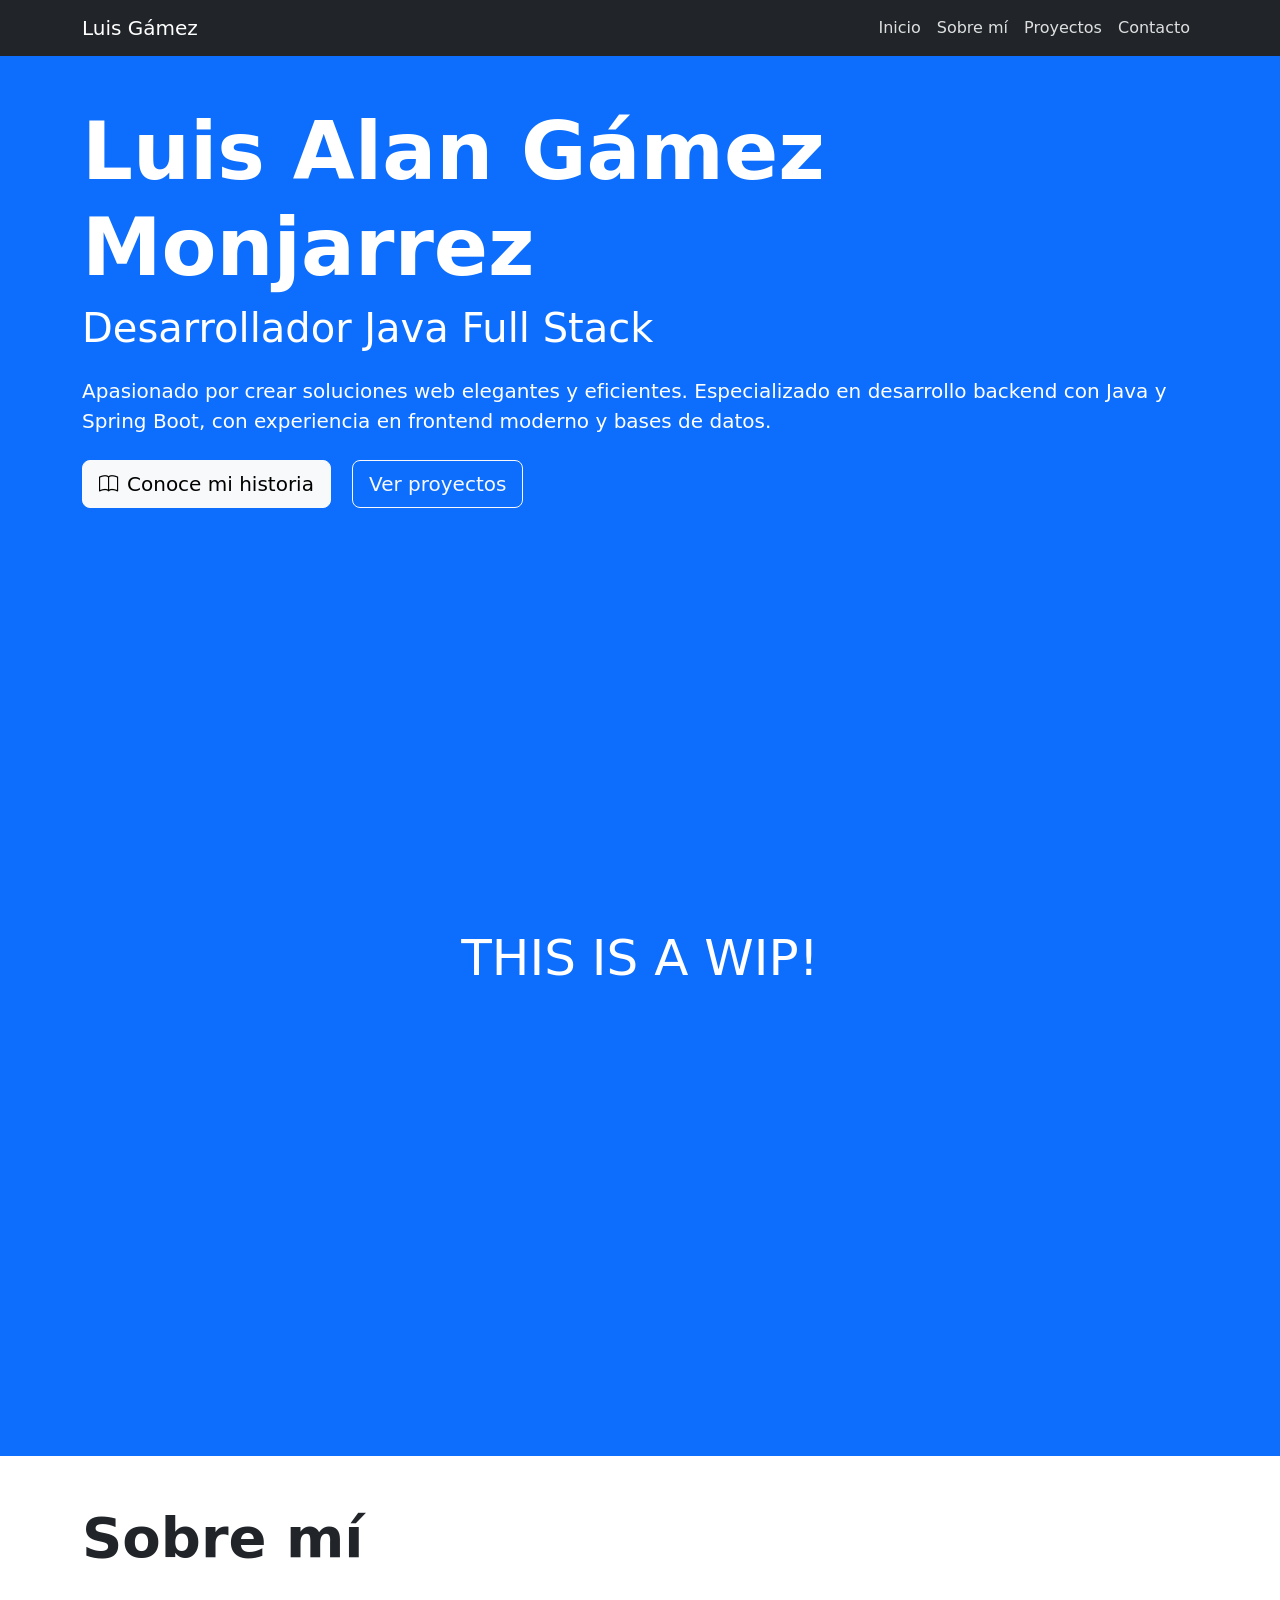
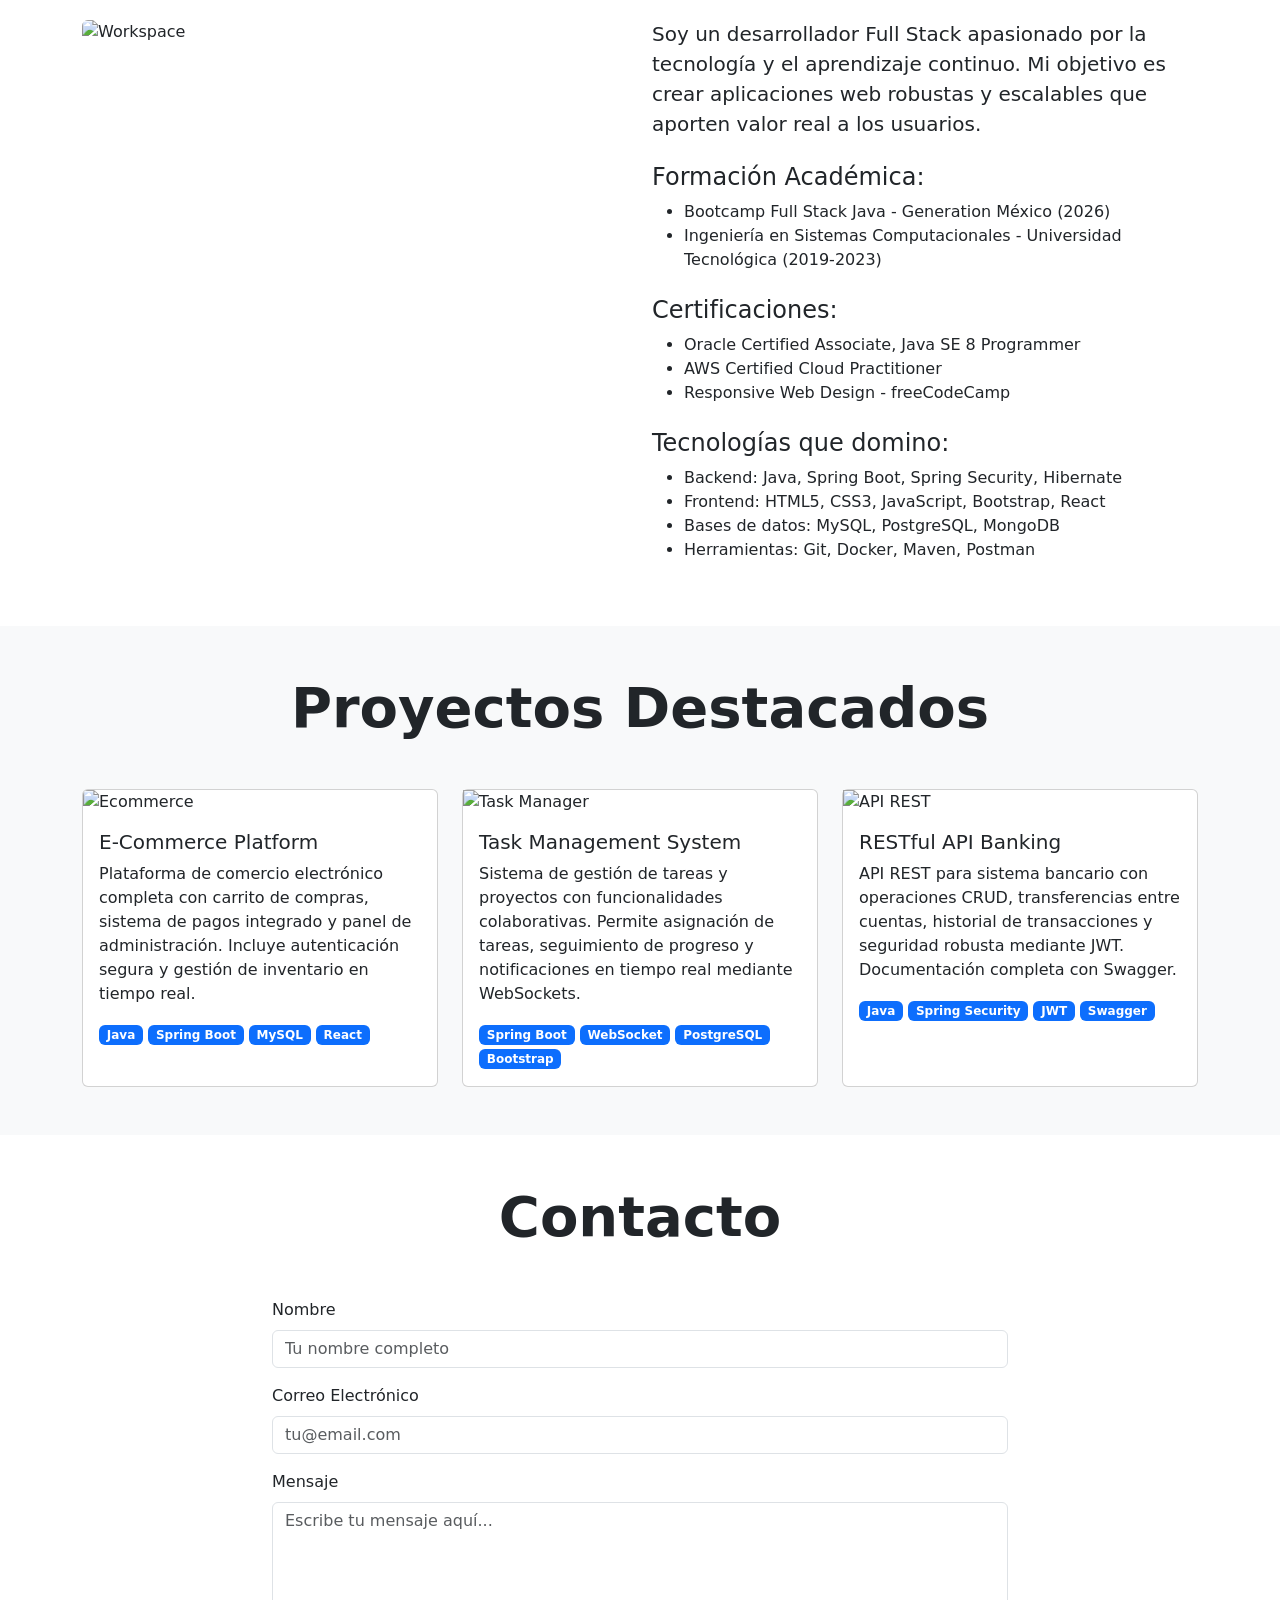
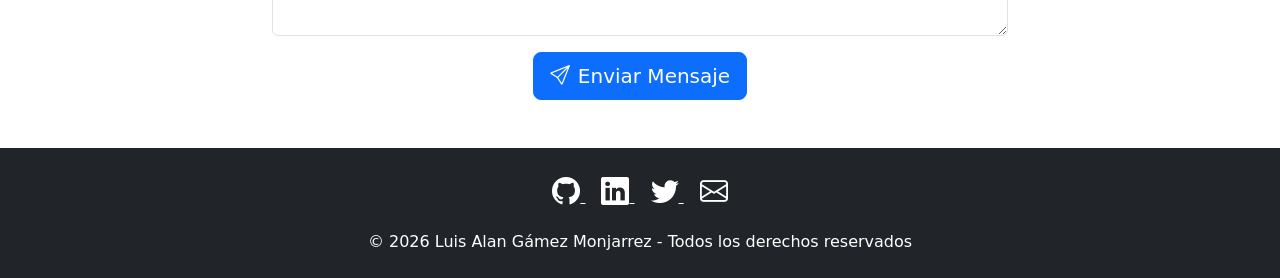
==== index.html @ e99324be "SoC" ====
<!doctype html>
<html lang="es">
  <head>
    <meta charset="UTF-8" />
    <meta name="viewport" content="width=device-width, initial-scale=1.0" />
    <title>Luis Gámez | Desarrollador Full Stack</title>
    <link
      href="https://cdn.jsdelivr.net/npm/bootstrap@5.3.2/dist/css/bootstrap.min.css"
      rel="stylesheet"
    />
    <link
      rel="stylesheet"
      href="https://cdn.jsdelivr.net/npm/bootstrap-icons@1.11.1/font/bootstrap-icons.css"
    />
    <link rel="stylesheet" href="styles.css" />
  </head>
  <body>
    <nav class="navbar navbar-expand-lg navbar-dark bg-dark fixed-top">
      <div class="container">
        <a class="navbar-brand" href="#inicio">Luis Gámez</a>
        <button
          class="navbar-toggler"
          type="button"
          data-bs-toggle="collapse"
          data-bs-target="#navbarNav"
        >
          <span class="navbar-toggler-icon"></span>
        </button>
        <div
          class="collapse navbar-collapse justify-content-end"
          id="navbarNav"
        >
          <ul class="navbar-nav">
            <li class="nav-item">
              <a class="nav-link" href="#inicio">Inicio</a>
            </li>
            <li class="nav-item">
              <a class="nav-link" href="#sobre-mi">Sobre mí</a>
            </li>
            <!--
            <li class="nav-item">
              <a class="nav-link" href="#mi-historia">Mi Historia</a>
            </li>-->
            <li class="nav-item">
              <a class="nav-link" href="#proyectos">Proyectos</a>
            </li>
            <li class="nav-item">
              <a class="nav-link" href="#contacto">Contacto</a>
            </li>
          </ul>
        </div>
      </div>
    </nav>

    <section
      id="inicio"
      class="bg-primary text-white py-5"
      style="margin-top: 56px; min-height: 100vh"
    >
      <div class="container h-100 d-flex align-items-center">
        <div class="row">
          <div class="col-12">
            <h1 class="display-1 fw-bold">Luis Alan Gámez Monjarrez</h1>
            <h2 class="display-6">Desarrollador Java Full Stack</h2>
            <p class="lead mt-4">
              Apasionado por crear soluciones web elegantes y eficientes.
              Especializado en desarrollo backend con Java y Spring Boot, con
              experiencia en frontend moderno y bases de datos.
            </p>
            <div class="mt-4">
              <a href="#sobre-mi" class="btn btn-light btn-lg me-3">
                <i class="bi bi-book me-2"></i>Conoce mi historia
              </a>
              <a href="#proyectos" class="btn btn-outline-light btn-lg">
                Ver proyectos
              </a>
              <div class="WIP_container">
                <div class="WIP">THIS IS A WIP!</div>
              </div>
            </div>
          </div>
        </div>
      </div>
    </section>

    <section id="sobre-mi" class="py-5">
      <div class="container">
        <h2 class="display-4 fw-bold mb-5">Sobre mí</h2>
        <div class="row">
          <div class="col-lg-6 mb-4">
            <img
              src="https://images.unsplash.com/photo-1498050108023-c5249f4df085?w=800&h=600&fit=crop"
              alt="Workspace"
              class="img-fluid rounded"
            />
          </div>
          <div class="col-lg-6">
            <p class="lead">
              Soy un desarrollador Full Stack apasionado por la tecnología y el
              aprendizaje continuo. Mi objetivo es crear aplicaciones web
              robustas y escalables que aporten valor real a los usuarios.
            </p>

            <h4 class="mt-4">Formación Académica:</h4>
            <ul>
              <li>Bootcamp Full Stack Java - Generation México (2026)</li>
              <li>
                Ingeniería en Sistemas Computacionales - Universidad Tecnológica
                (2019-2023)
              </li>
            </ul>

            <h4 class="mt-4">Certificaciones:</h4>
            <ul>
              <li>Oracle Certified Associate, Java SE 8 Programmer</li>
              <li>AWS Certified Cloud Practitioner</li>
              <li>Responsive Web Design - freeCodeCamp</li>
            </ul>

            <h4 class="mt-4">Tecnologías que domino:</h4>
            <ul>
              <li>Backend: Java, Spring Boot, Spring Security, Hibernate</li>
              <li>Frontend: HTML5, CSS3, JavaScript, Bootstrap, React</li>
              <li>Bases de datos: MySQL, PostgreSQL, MongoDB</li>
              <li>Herramientas: Git, Docker, Maven, Postman</li>
            </ul>
          </div>
        </div>
      </div>
    </section>

    <section id="proyectos" class="py-5 bg-light">
      <div class="container">
        <h2 class="display-4 fw-bold mb-5 text-center">Proyectos Destacados</h2>

        <div class="row g-4">
          <div class="col-lg-4 col-md-6">
            <div class="card h-100">
              <img
                src="https://images.unsplash.com/photo-1557821552-17105176677c?w=800&h=400&fit=crop"
                class="card-img-top"
                alt="Ecommerce"
              />
              <div class="card-body">
                <h5 class="card-title">E-Commerce Platform</h5>
                <p class="card-text">
                  Plataforma de comercio electrónico completa con carrito de
                  compras, sistema de pagos integrado y panel de administración.
                  Incluye autenticación segura y gestión de inventario en tiempo
                  real.
                </p>
                <div>
                  <span class="badge bg-primary">Java</span>
                  <span class="badge bg-primary">Spring Boot</span>
                  <span class="badge bg-primary">MySQL</span>
                  <span class="badge bg-primary">React</span>
                </div>
              </div>
            </div>
          </div>

          <div class="col-lg-4 col-md-6">
            <div class="card h-100">
              <img
                src="https://images.unsplash.com/photo-1454165804606-c3d57bc86b40?w=800&h=400&fit=crop"
                alt="Task Manager"
              />
              <div class="card-body">
                <h5 class="card-title">Task Management System</h5>
                <p class="card-text">
                  Sistema de gestión de tareas y proyectos con funcionalidades
                  colaborativas. Permite asignación de tareas, seguimiento de
                  progreso y notificaciones en tiempo real mediante WebSockets.
                </p>
                <div>
                  <span class="badge bg-primary">Spring Boot</span>
                  <span class="badge bg-primary">WebSocket</span>
                  <span class="badge bg-primary">PostgreSQL</span>
                  <span class="badge bg-primary">Bootstrap</span>
                </div>
              </div>
            </div>
          </div>

          <div class="col-lg-4 col-md-6">
            <div class="card h-100">
              <img
                src="https://images.unsplash.com/photo-1551288049-bebda4e38f71?w=800&h=400&fit=crop"
                alt="API REST"
              />
              <div class="card-body">
                <h5 class="card-title">RESTful API Banking</h5>
                <p class="card-text">
                  API REST para sistema bancario con operaciones CRUD,
                  transferencias entre cuentas, historial de transacciones y
                  seguridad robusta mediante JWT. Documentación completa con
                  Swagger.
                </p>
                <div>
                  <span class="badge bg-primary">Java</span>
                  <span class="badge bg-primary">Spring Security</span>
                  <span class="badge bg-primary">JWT</span>
                  <span class="badge bg-primary">Swagger</span>
                </div>
              </div>
            </div>
          </div>
        </div>
      </div>
    </section>

    <section id="contacto" class="py-5">
      <div class="container">
        <div class="row justify-content-center">
          <div class="col-lg-8">
            <h2 class="display-4 fw-bold mb-5 text-center">Contacto</h2>

            <form>
              <div class="mb-3">
                <label for="nombre" class="form-label">Nombre</label>
                <input
                  type="text"
                  class="form-control"
                  id="nombre"
                  placeholder="Tu nombre completo"
                  required
                />
              </div>

              <div class="mb-3">
                <label for="email" class="form-label">Correo Electrónico</label>
                <input
                  type="email"
                  class="form-control"
                  id="email"
                  placeholder="tu@email.com"
                  required
                />
              </div>

              <div class="mb-3">
                <label for="mensaje" class="form-label">Mensaje</label>
                <textarea
                  class="form-control"
                  id="mensaje"
                  rows="5"
                  placeholder="Escribe tu mensaje aquí..."
                  required
                ></textarea>
              </div>

              <div class="text-center">
                <button type="submit" class="btn btn-primary btn-lg">
                  <i class="bi bi-send me-2"></i>Enviar Mensaje
                </button>
              </div>
            </form>
          </div>
        </div>
      </div>
    </section>

    <footer class="bg-dark text-white text-center py-4">
      <div class="container">
        <div class="mb-3">
          <a href="https://github.com" class="text-white me-3" target="_blank">
            <i class="bi bi-github fs-3"></i>
          </a>
          <a
            href="https://linkedin.com"
            class="text-white me-3"
            target="_blank"
          >
            <i class="bi bi-linkedin fs-3"></i>
          </a>
          <a href="https://twitter.com" class="text-white me-3" target="_blank">
            <i class="bi bi-twitter fs-3"></i>
          </a>
          <a href="mailto:correo@ejemplo.com" class="text-white">
            <i class="bi bi-envelope fs-3"></i>
          </a>
        </div>
        <p class="mb-0">
          &copy; 2026 Luis Alan Gámez Monjarrez - Todos los derechos reservados
        </p>
      </div>
    </footer>

    <script src="https://cdn.jsdelivr.net/npm/bootstrap@5.3.2/dist/js/bootstrap.bundle.min.js"></script>
    <script src="./main.js"></script>
  </body>
</html>
---- styles.css ----
/* Timeline styles */
.timeline-section {
  background: linear-gradient(135deg, #1a1a2e 0%, #16213e 100%);
  color: #e8e8e8;
  font-family: "Georgia", serif;
}

.timeline-header {
  text-align: center;
  padding: 80px 20px 60px;
}

.timeline-header h2 {
  font-size: 3.5em;
  font-weight: 300;
  letter-spacing: 3px;
  margin-bottom: 10px;
  background: linear-gradient(90deg, #2e75b6, #5fa8d3);
  background-clip: text;
  -webkit-background-clip: text;
  -webkit-text-fill-color: transparent;
}

.timeline-header .subtitle {
  font-size: 1em;
  color: #9a9a9a;
  font-style: italic;
  margin-top: 10px;
}

.timeline-container {
  max-width: 1200px;
  margin: 0 auto;
  padding: 40px 20px 100px;
  position: relative;
}

.timeline-line {
  position: absolute;
  left: 50%;
  top: 0;
  bottom: 0;
  width: 3px;
  background: linear-gradient(180deg, #2e75b6, #5fa8d3, #2e75b6);
  transform: translateX(-50%);
  z-index: 0;
}

.timeline-item {
  position: relative;
  margin-bottom: 80px;
  display: flex;
  align-items: center;
  opacity: 0;
  animation: slideIn 0.6s ease-out forwards;
}

.timeline-item:nth-child(odd) {
  flex-direction: row;
}

.timeline-item:nth-child(even) {
  flex-direction: row-reverse;
}

@keyframes slideIn {
  from {
    opacity: 0;
    transform: translateY(30px);
  }
  to {
    opacity: 1;
    transform: translateY(0);
  }
}

.timeline-item:nth-child(1) {
  animation-delay: 0.1s;
}
.timeline-item:nth-child(2) {
  animation-delay: 0.2s;
}
.timeline-item:nth-child(3) {
  animation-delay: 0.3s;
}
.timeline-item:nth-child(4) {
  animation-delay: 0.4s;
}
.timeline-item:nth-child(5) {
  animation-delay: 0.5s;
}
.timeline-item:nth-child(6) {
  animation-delay: 0.6s;
}
.timeline-item:nth-child(7) {
  animation-delay: 0.7s;
}
.timeline-item:nth-child(8) {
  animation-delay: 0.8s;
}

.timeline-content {
  flex: 1;
  padding: 30px;
  background: rgba(30, 30, 50, 0.7);
  border-radius: 12px;
  backdrop-filter: blur(10px);
  border: 1px solid rgba(46, 117, 182, 0.3);
  transition: all 0.3s ease;
  cursor: pointer;
  z-index: 1;
}

.timeline-content:hover {
  background: rgba(40, 40, 60, 0.9);
  border-color: rgba(46, 117, 182, 0.6);
  transform: translateY(-5px);
  box-shadow: 0 10px 30px rgba(46, 117, 182, 0.3);
}

.timeline-item:nth-child(odd) .timeline-content {
  margin-right: 50%;
  margin-left: 20px;
}

.timeline-item:nth-child(even) .timeline-content {
  margin-left: 50%;
  margin-right: 20px;
}

.timeline-marker {
  position: absolute;
  left: 50%;
  transform: translateX(-50%);
  width: 20px;
  height: 20px;
  background: #2e75b6;
  border-radius: 50%;
  border: 4px solid #1a1a2e;
  z-index: 2;
  transition: all 0.3s ease;
}

.timeline-content:hover ~ .timeline-marker,
.timeline-item:hover .timeline-marker {
  width: 30px;
  height: 30px;
  background: #5fa8d3;
  box-shadow: 0 0 20px rgba(46, 117, 182, 0.8);
}

.year {
  font-size: 1.8em;
  font-weight: bold;
  color: #2e75b6;
  margin-bottom: 10px;
  display: inline-block;
  padding: 5px 15px;
  background: rgba(46, 117, 182, 0.2);
  border-radius: 20px;
}

.phase-title {
  font-size: 1.5em;
  font-weight: 600;
  margin-bottom: 15px;
  color: #e8e8e8;
}

.phase-subtitle {
  font-size: 1.1em;
  color: #5fa8d3;
  font-style: italic;
  margin-bottom: 20px;
}

.description {
  font-size: 1em;
  color: #c0c0c0;
  line-height: 1.8;
}

.quote {
  margin-top: 20px;
  padding: 15px;
  border-left: 4px solid #2e75b6;
  background: rgba(46, 117, 182, 0.1);
  font-style: italic;
  color: #9fa8da;
}

.tags {
  margin-top: 15px;
  display: flex;
  flex-wrap: wrap;
  gap: 8px;
}

.tag {
  display: inline-block;
  padding: 5px 12px;
  background: rgba(46, 117, 182, 0.3);
  border-radius: 15px;
  font-size: 0.85em;
  color: #b3d4fc;
}

.modal {
  display: none;
  position: fixed;
  top: 0;
  left: 0;
  width: 100%;
  height: 100%;
  background: rgba(0, 0, 0, 0.95);
  z-index: 2000;
  overflow-y: auto;
  animation: fadeInModal 0.3s ease;
}

@keyframes fadeInModal {
  from {
    opacity: 0;
  }
  to {
    opacity: 1;
  }
}

.modal-content-custom {
  max-width: 800px;
  margin: 80px auto 40px;
  padding: 40px;
  background: linear-gradient(135deg, #1e1e32 0%, #252542 100%);
  border-radius: 15px;
  position: relative;
  border: 2px solid rgba(46, 117, 182, 0.4);
  color: #e8e8e8;
}

.close {
  position: absolute;
  top: 20px;
  right: 25px;
  font-size: 35px;
  font-weight: 300;
  color: #888;
  cursor: pointer;
  transition: color 0.3s;
  z-index: 10;
}

.close:hover {
  color: #2e75b6;
}

.modal-content-custom h2 {
  color: #2e75b6;
  margin-bottom: 20px;
  font-size: 2em;
}

.modal-content-custom h3 {
  color: #5fa8d3;
  margin-top: 30px;
  margin-bottom: 15px;
  font-size: 1.5em;
}

.modal-content-custom p {
  margin-bottom: 15px;
  line-height: 1.8;
  color: #c0c0c0;
}

@media (max-width: 768px) {
  .timeline-line {
    left: 30px;
  }

  .timeline-item {
    flex-direction: row !important;
  }

  .timeline-item:nth-child(odd) .timeline-content,
  .timeline-item:nth-child(even) .timeline-content {
    margin-left: 60px;
    margin-right: 20px;
  }

  .timeline-marker {
    left: 30px;
  }

  .timeline-header h2 {
    font-size: 2.5em;
  }

  .modal-content-custom {
    margin: 20px;
    padding: 30px 20px;
  }
}

/* Smooth scrolling */
html {
  scroll-behavior: smooth;
}

/* Navbar dark link color fix */
.navbar-dark .nav-link {
  color: rgba(255, 255, 255, 0.85);
}

.navbar-dark .nav-link:hover {
  color: #fff;
}

.WIP_container {
  display: flex;
  justify-content: center;
  align-items: center;
  height: 100vh;
  font-size: 50px;
}
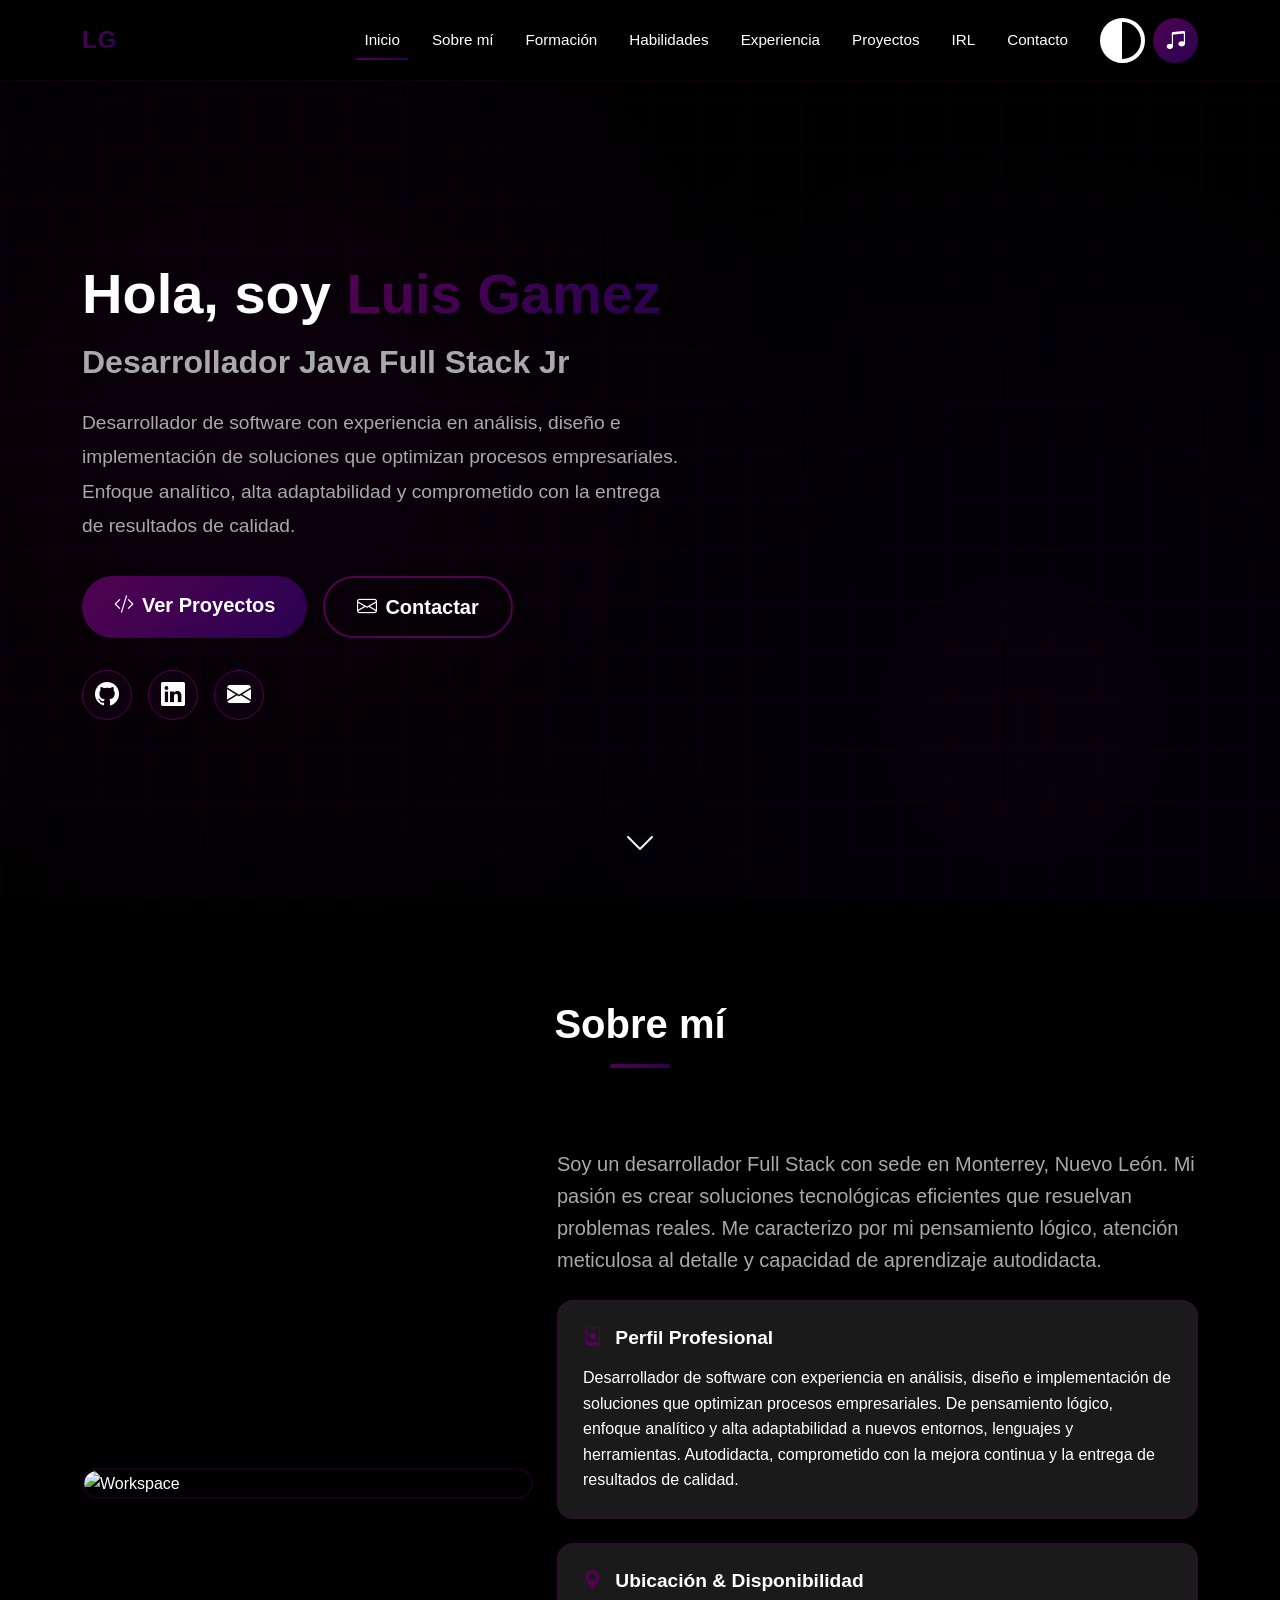
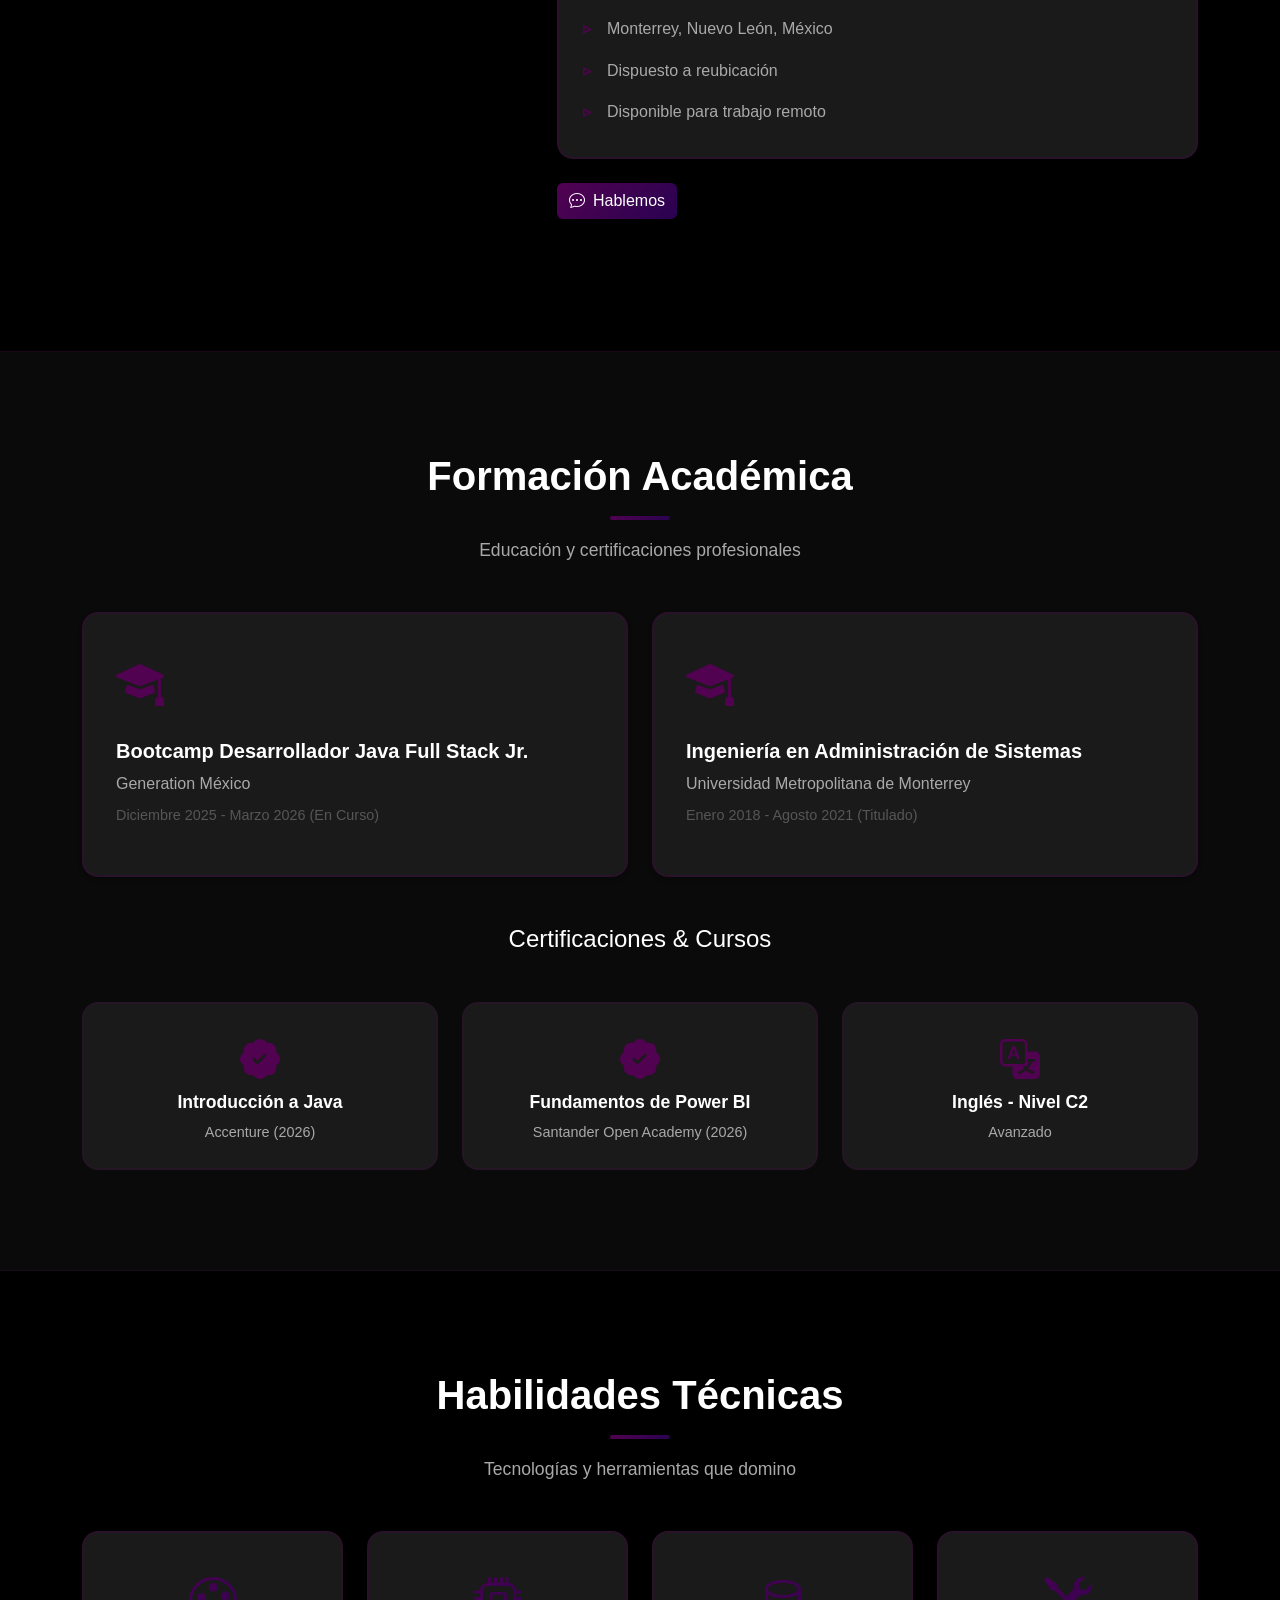
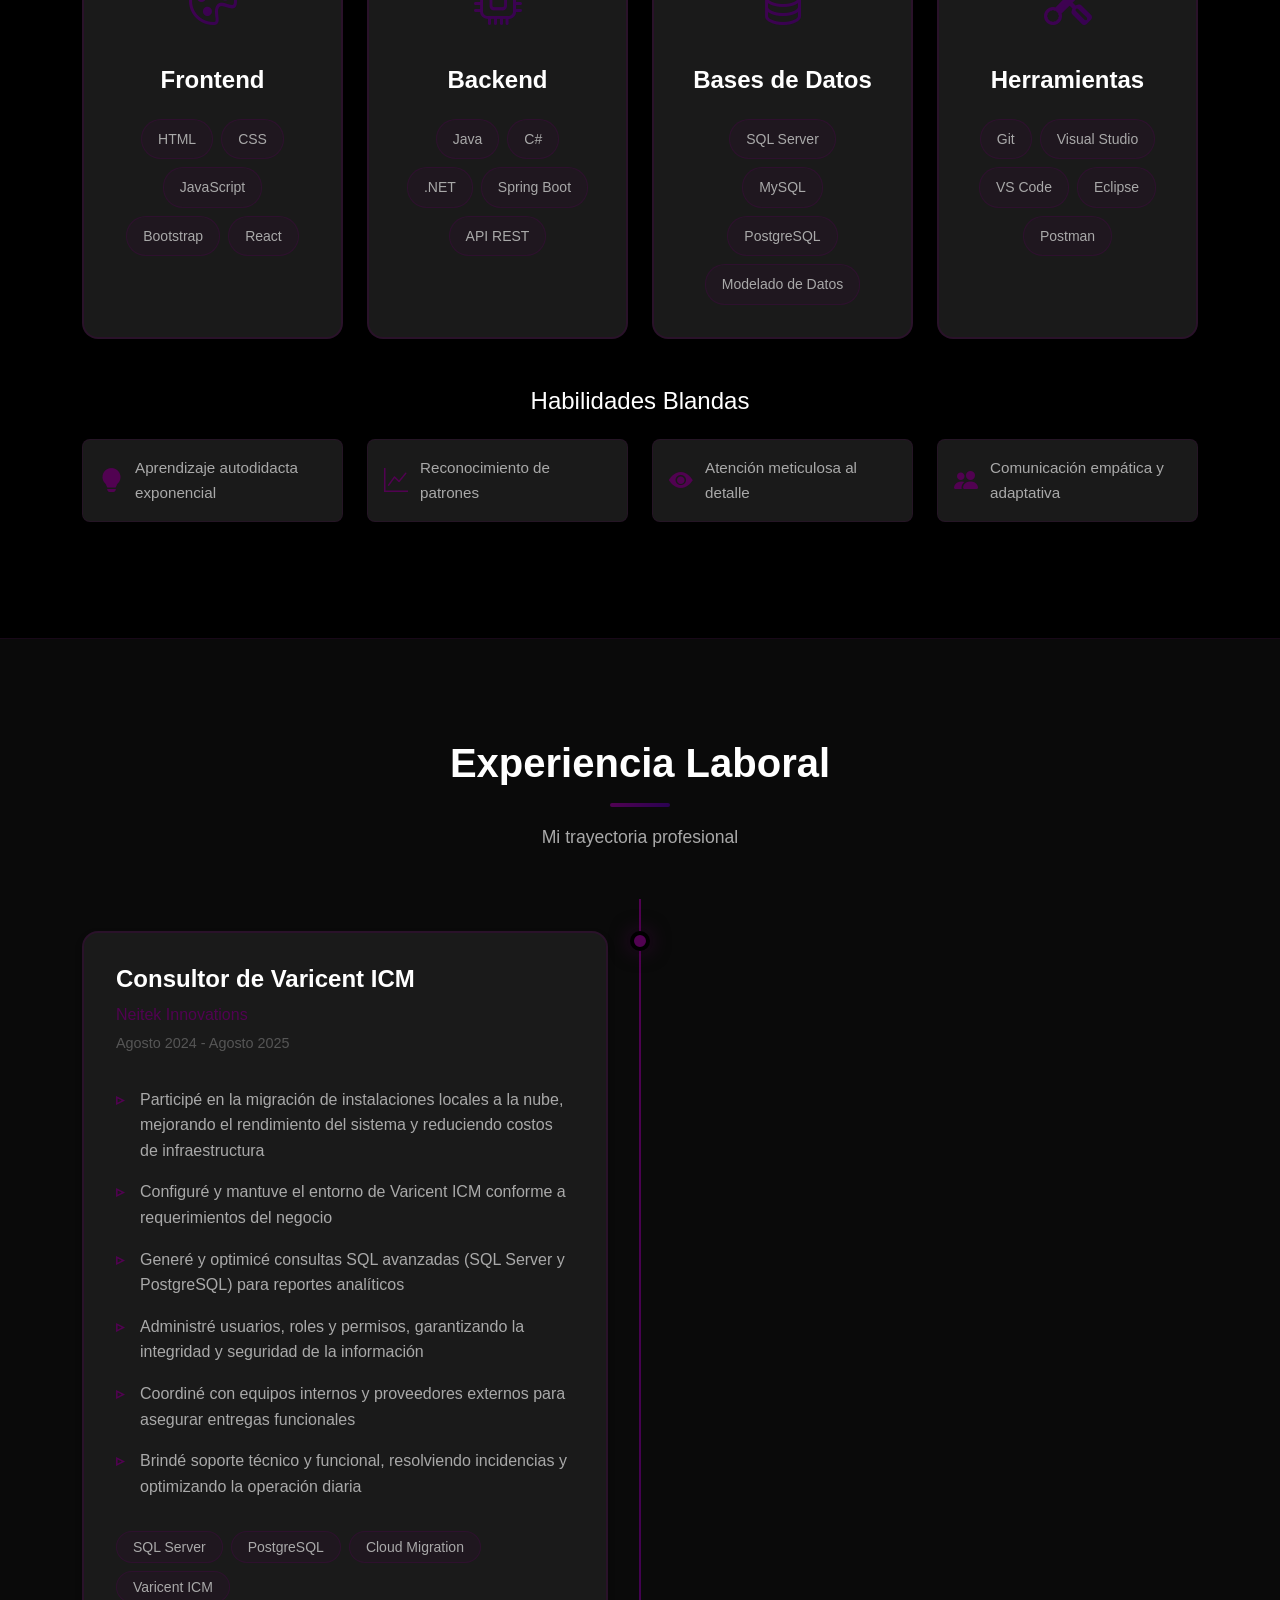
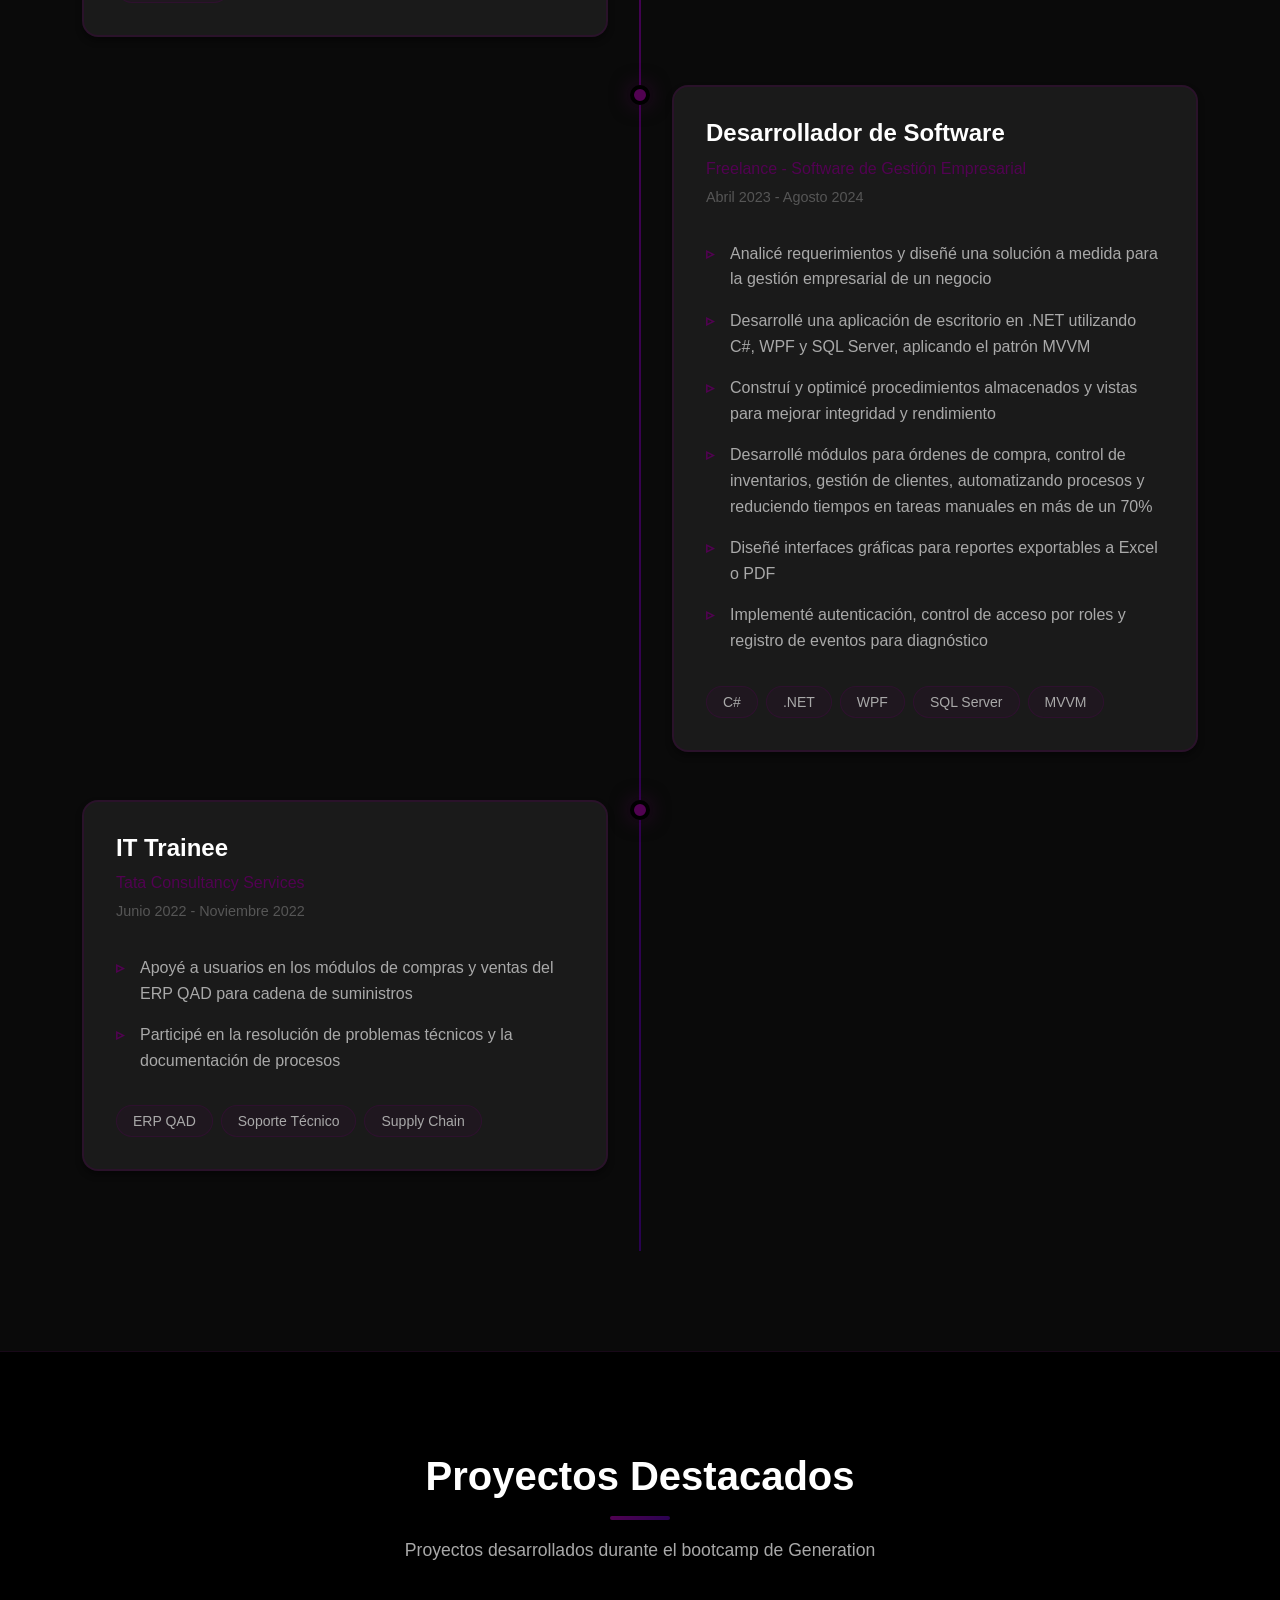
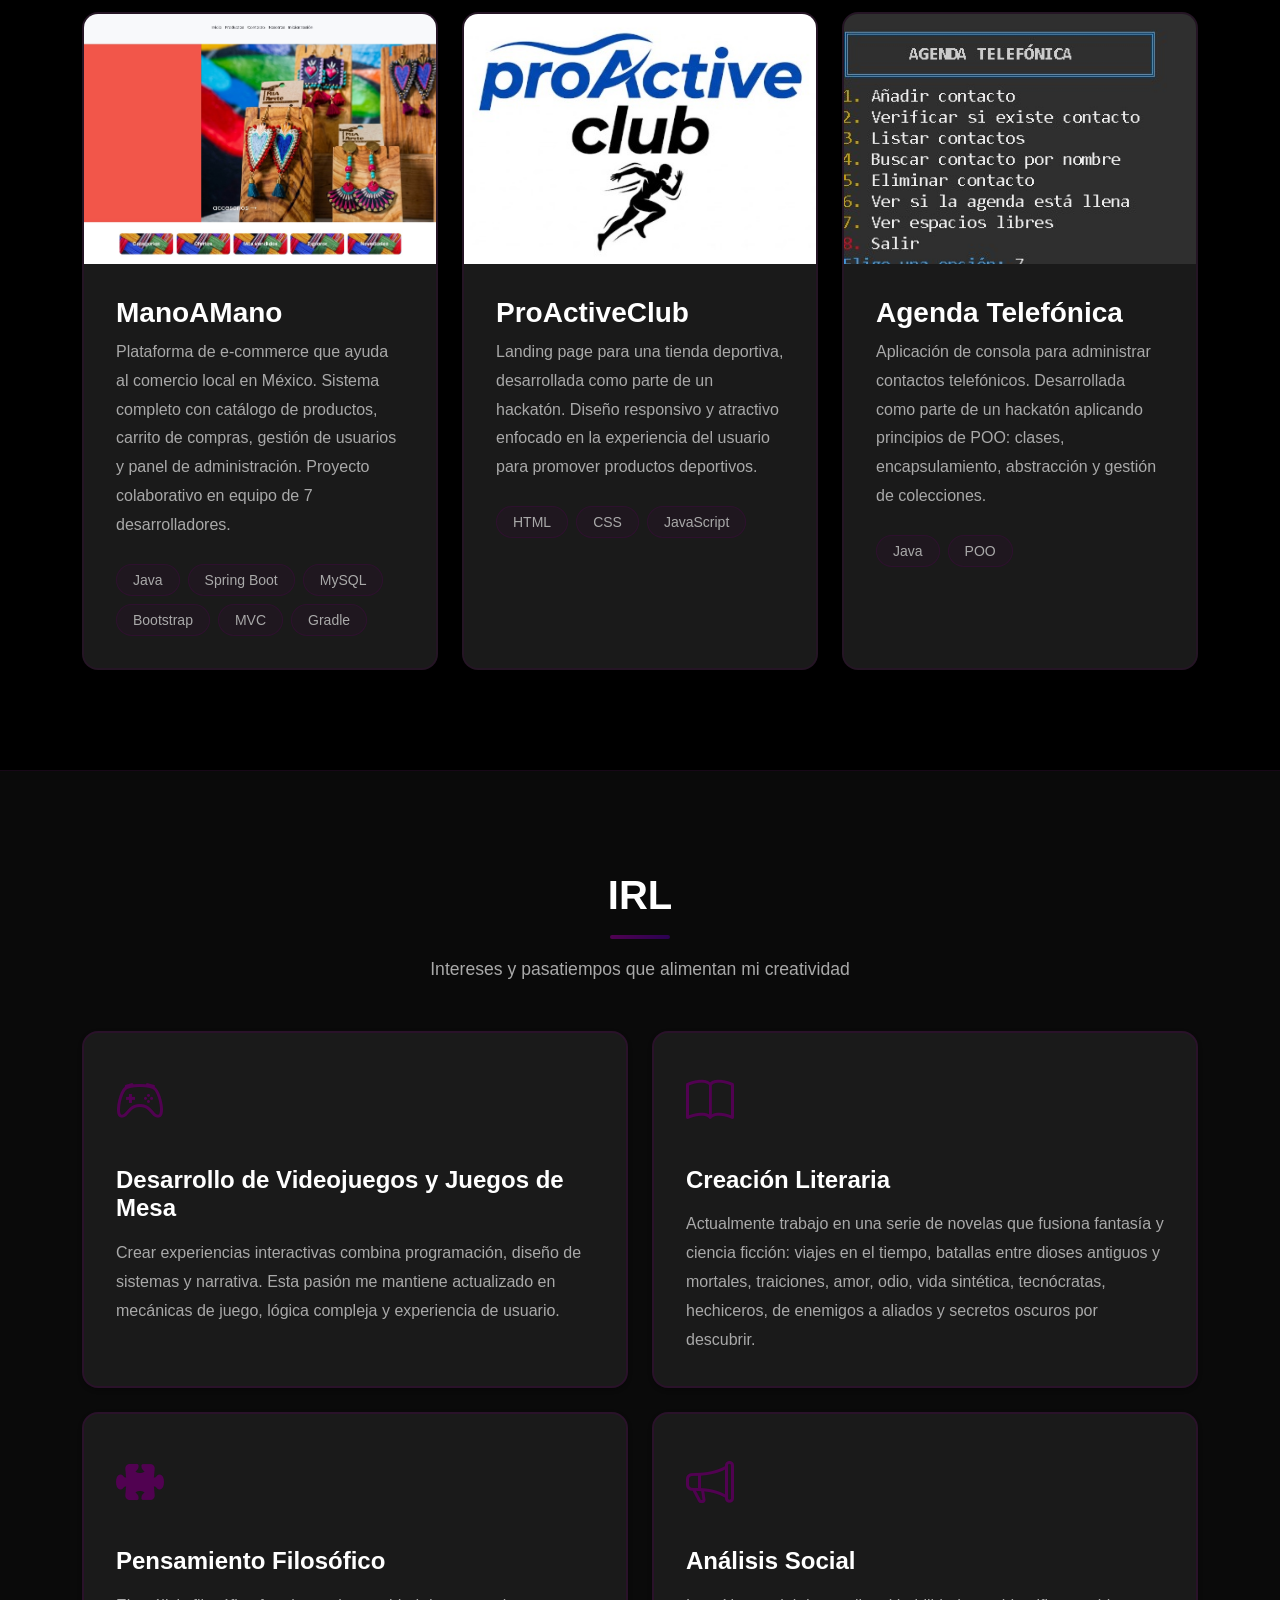
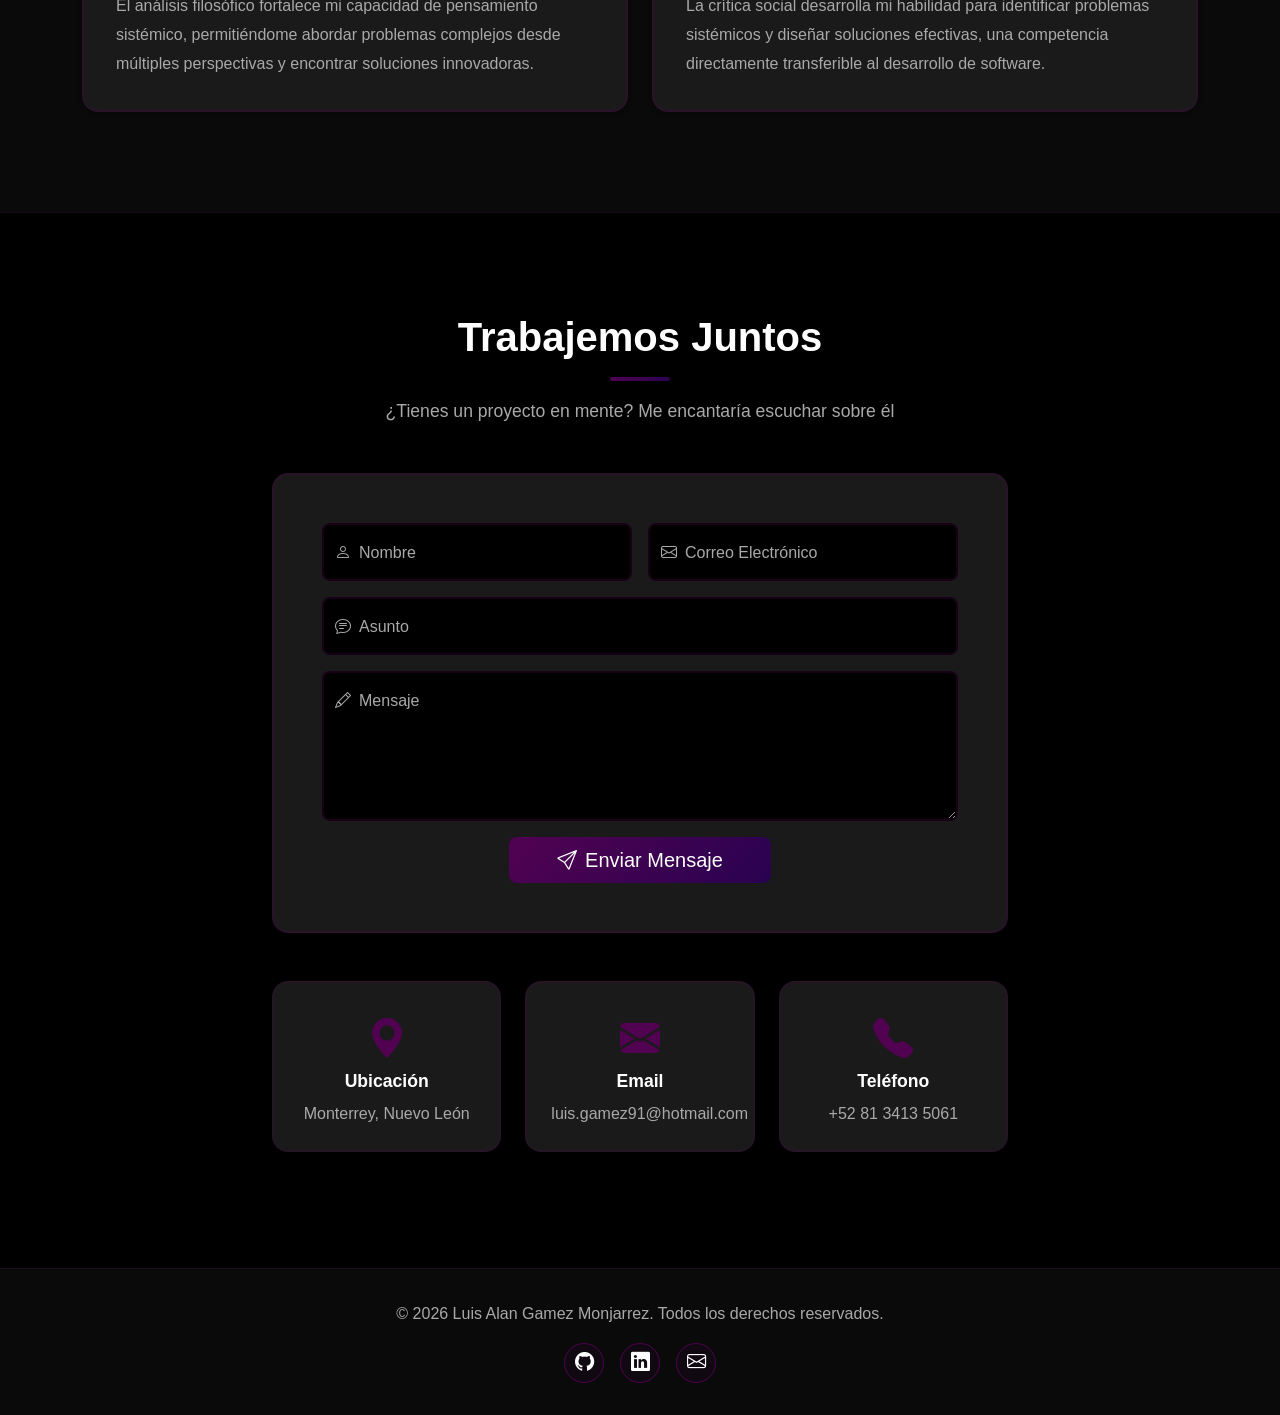
==== commit 63578523: "Absinthe" ====
--- a/index.html
+++ b/index.html
@@ -3,7 +3,22 @@
   <head>
     <meta charset="UTF-8" />
     <meta name="viewport" content="width=device-width, initial-scale=1.0" />
-    <title>Luis Gámez | Desarrollador Full Stack</title>
+    <title>Luis Gamez | Desarrollador Full Stack</title>
+
+    <!-- SEO Meta Tags -->
+    <meta
+      name="description"
+      content="Luis Alan Gamez Monjarrez - Desarrollador Java Full Stack Jr con experiencia en análisis, diseño e implementación de soluciones empresariales."
+    />
+    <meta
+      name="keywords"
+      content="desarrollador java, full stack, C#, SQL, .NET, programador monterrey"
+    />
+
+    <!-- Preconnect to external resources for faster loading -->
+    <link rel="preconnect" href="https://cdn.jsdelivr.net" />
+    <link rel="preconnect" href="https://images.unsplash.com" />
+
     <link
       href="https://cdn.jsdelivr.net/npm/bootstrap@5.3.2/dist/css/bootstrap.min.css"
       rel="stylesheet"
@@ -15,9 +30,12 @@
     <link rel="stylesheet" href="styles.css" />
   </head>
   <body>
-    <nav class="navbar navbar-expand-lg navbar-dark bg-dark fixed-top">
+    <!-- Navigation -->
+    <nav class="navbar navbar-expand-lg navbar-dark fixed-top">
       <div class="container">
-        <a class="navbar-brand" href="#inicio">Luis Gámez</a>
+        <a class="navbar-brand fw-bold" href="#inicio">
+          <span class="text-gradient">LG</span>
+        </a>
         <button
           class="navbar-toggler"
           type="button"
@@ -37,256 +55,942 @@
             <li class="nav-item">
               <a class="nav-link" href="#sobre-mi">Sobre mí</a>
             </li>
-            <!--
             <li class="nav-item">
-              <a class="nav-link" href="#mi-historia">Mi Historia</a>
-            </li>-->
+              <a class="nav-link" href="#formacion">Formación</a>
+            </li>
+            <li class="nav-item">
+              <a class="nav-link" href="#habilidades">Habilidades</a>
+            </li>
+            <li class="nav-item">
+              <a class="nav-link" href="#experiencia">Experiencia</a>
+            </li>
             <li class="nav-item">
               <a class="nav-link" href="#proyectos">Proyectos</a>
             </li>
             <li class="nav-item">
+              <a class="nav-link" href="#irl">IRL</a>
+            </li>
+            <li class="nav-item">
               <a class="nav-link" href="#contacto">Contacto</a>
             </li>
+            <li class="nav-item">
+              <button
+                id="themeToggle"
+                class="theme-toggle"
+                aria-label="Cambiar tema"
+              >
+                <span class="toggle-circle"></span>
+              </button>
+            </li>
+            <li class="nav-item">
+              <button
+                class="music-toggle"
+                id="playerToggle"
+                aria-label="Toggle music player"
+              >
+                <i class="bi bi-music-note-beamed"></i>
+              </button>
+            </li>
           </ul>
         </div>
       </div>
     </nav>
 
-    <section
-      id="inicio"
-      class="bg-primary text-white py-5"
-      style="margin-top: 56px; min-height: 100vh"
-    >
-      <div class="container h-100 d-flex align-items-center">
-        <div class="row">
+    <!-- Hero Section -->
+    <section id="inicio" class="hero-section">
+      <div class="hero-background"></div>
+      <div class="container h-100">
+        <div class="row h-100 align-items-center">
+          <div class="col-lg-8">
+            <div class="hero-content">
+              <h1 class="hero-title fade-in-up">
+                Hola, soy <span class="text-gradient">Luis Gamez</span>
+              </h1>
+              <h2 class="hero-subtitle fade-in-up delay-1">
+                Desarrollador Java Full Stack Jr
+              </h2>
+              <p class="hero-description fade-in-up delay-2">
+                Desarrollador de software con experiencia en análisis, diseño e
+                implementación de soluciones que optimizan procesos
+                empresariales. Enfoque analítico, alta adaptabilidad y
+                comprometido con la entrega de resultados de calidad.
+              </p>
+              <div class="hero-buttons fade-in-up delay-3">
+                <a href="#proyectos" class="btn btn-primary btn-lg">
+                  <i class="bi bi-code-slash me-2"></i>Ver Proyectos
+                </a>
+                <a href="#contacto" class="btn btn-outline-light btn-lg">
+                  <i class="bi bi-envelope me-2"></i>Contactar
+                </a>
+              </div>
+              <div class="social-links fade-in-up delay-4">
+                <a
+                  href="https://github.com/LuisGamez91"
+                  target="_blank"
+                  class="social-link"
+                  rel="noopener"
+                >
+                  <i class="bi bi-github"></i>
+                </a>
+                <a
+                  href="https://www.linkedin.com/in/luisgamez91/"
+                  target="_blank"
+                  class="social-link"
+                  rel="noopener"
+                >
+                  <i class="bi bi-linkedin"></i>
+                </a>
+                <a href="mailto:luis.gamez91@hotmail.com" class="social-link">
+                  <i class="bi bi-envelope-fill"></i>
+                </a>
+              </div>
+            </div>
+          </div>
+        </div>
+      </div>
+      <div class="scroll-indicator">
+        <a href="#sobre-mi">
+          <i class="bi bi-chevron-down"></i>
+        </a>
+      </div>
+    </section>
+
+    <!-- About Section -->
+    <section id="sobre-mi" class="section-padding">
+      <div class="container">
+        <div class="section-header text-center mb-5">
+          <h2 class="section-title">Sobre mí</h2>
+          <div class="section-divider"></div>
+        </div>
+        <div class="row align-items-center">
+          <div class="col-lg-5 mb-4 mb-lg-0">
+            <div class="about-image-wrapper">
+              <img
+                data-src="https://images.unsplash.com/photo-1498050108023-c5249f4df085?w=800&h=600&fit=crop"
+                alt="Workspace"
+                class="img-fluid rounded-4 shadow-lg lazy-load"
+                loading="lazy"
+              />
+              <div class="about-image-overlay"></div>
+            </div>
+          </div>
+          <div class="col-lg-7">
+            <div class="about-content">
+              <p class="lead mb-4">
+                Soy un desarrollador Full Stack con sede en Monterrey, Nuevo
+                León. Mi pasión es crear soluciones tecnológicas eficientes que
+                resuelvan problemas reales. Me caracterizo por mi pensamiento
+                lógico, atención meticulosa al detalle y capacidad de
+                aprendizaje autodidacta.
+              </p>
+
+              <div class="info-card mb-4">
+                <h4 class="info-title">
+                  <i class="bi bi-person-badge me-2"></i>
+                  Perfil Profesional
+                </h4>
+                <p class="mb-0">
+                  Desarrollador de software con experiencia en análisis, diseño
+                  e implementación de soluciones que optimizan procesos
+                  empresariales. De pensamiento lógico, enfoque analítico y alta
+                  adaptabilidad a nuevos entornos, lenguajes y herramientas.
+                  Autodidacta, comprometido con la mejora continua y la entrega
+                  de resultados de calidad.
+                </p>
+              </div>
+
+              <div class="info-card mb-4">
+                <h4 class="info-title">
+                  <i class="bi bi-geo-alt-fill me-2"></i>
+                  Ubicación & Disponibilidad
+                </h4>
+                <ul class="info-list">
+                  <li>Monterrey, Nuevo León, México</li>
+                  <li>Dispuesto a reubicación</li>
+                  <li>Disponible para trabajo remoto</li>
+                </ul>
+              </div>
+
+              <a href="#contacto" class="btn btn-primary">
+                <i class="bi bi-chat-dots me-2"></i>Hablemos
+              </a>
+            </div>
+          </div>
+        </div>
+      </div>
+    </section>
+
+    <!-- Education Section -->
+    <section id="formacion" class="section-padding section-alt">
+      <div class="container">
+        <div class="section-header text-center mb-5">
+          <h2 class="section-title">Formación Académica</h2>
+          <div class="section-divider"></div>
+          <p class="section-subtitle">
+            Educación y certificaciones profesionales
+          </p>
+        </div>
+
+        <div class="row g-4">
+          <div class="col-lg-6">
+            <div class="education-card">
+              <div class="education-icon">
+                <i class="bi bi-mortarboard-fill"></i>
+              </div>
+              <h4 class="education-title">
+                Bootcamp Desarrollador Java Full Stack Jr.
+              </h4>
+              <p class="education-institution">Generation México</p>
+              <p class="education-date">
+                Diciembre 2025 - Marzo 2026 (En Curso)
+              </p>
+            </div>
+          </div>
+
+          <div class="col-lg-6">
+            <div class="education-card">
+              <div class="education-icon">
+                <i class="bi bi-mortarboard-fill"></i>
+              </div>
+              <h4 class="education-title">
+                Ingeniería en Administración de Sistemas
+              </h4>
+              <p class="education-institution">
+                Universidad Metropolitana de Monterrey
+              </p>
+              <p class="education-date">Enero 2018 - Agosto 2021 (Titulado)</p>
+            </div>
+          </div>
+        </div>
+
+        <div class="row g-4 mt-4">
           <div class="col-12">
-            <h1 class="display-1 fw-bold">Luis Alan Gámez Monjarrez</h1>
-            <h2 class="display-6">Desarrollador Java Full Stack</h2>
-            <p class="lead mt-4">
-              Apasionado por crear soluciones web elegantes y eficientes.
-              Especializado en desarrollo backend con Java y Spring Boot, con
-              experiencia en frontend moderno y bases de datos.
-            </p>
-            <div class="mt-4">
-              <a href="#sobre-mi" class="btn btn-light btn-lg me-3">
-                <i class="bi bi-book me-2"></i>Conoce mi historia
-              </a>
-              <a href="#proyectos" class="btn btn-outline-light btn-lg">
-                Ver proyectos
-              </a>
-              <div class="WIP_container">
-                <div class="WIP">THIS IS A WIP!</div>
-              </div>
+            <h4 class="text-center mb-4">Certificaciones & Cursos</h4>
+          </div>
+          <div class="col-md-4">
+            <div class="certification-card">
+              <i class="bi bi-patch-check-fill"></i>
+              <h5>Introducción a Java</h5>
+              <p>Accenture (2026)</p>
+            </div>
+          </div>
+          <div class="col-md-4">
+            <div class="certification-card">
+              <i class="bi bi-patch-check-fill"></i>
+              <h5>Fundamentos de Power BI</h5>
+              <p>Santander Open Academy (2026)</p>
+            </div>
+          </div>
+          <div class="col-md-4">
+            <div class="certification-card">
+              <i class="bi bi-translate"></i>
+              <h5>Inglés - Nivel C2</h5>
+              <p>Avanzado</p>
             </div>
           </div>
         </div>
       </div>
     </section>
 
-    <section id="sobre-mi" class="py-5">
+    <!-- Skills Section -->
+    <section id="habilidades" class="section-padding">
       <div class="container">
-        <h2 class="display-4 fw-bold mb-5">Sobre mí</h2>
-        <div class="row">
-          <div class="col-lg-6 mb-4">
-            <img
-              src="https://images.unsplash.com/photo-1498050108023-c5249f4df085?w=800&h=600&fit=crop"
-              alt="Workspace"
-              class="img-fluid rounded"
-            />
-          </div>
+        <div class="section-header text-center mb-5">
+          <h2 class="section-title">Habilidades Técnicas</h2>
+          <div class="section-divider"></div>
+          <p class="section-subtitle">Tecnologías y herramientas que domino</p>
+        </div>
+
+        <div class="row g-4">
+          <!-- Frontend -->
+          <div class="col-lg-3 col-md-6">
+            <div class="skill-category">
+              <div class="skill-icon">
+                <i class="bi bi-palette"></i>
+              </div>
+              <h4>Frontend</h4>
+              <div class="skill-tags">
+                <span class="skill-tag">HTML</span>
+                <span class="skill-tag">CSS</span>
+                <span class="skill-tag">JavaScript</span>
+                <span class="skill-tag">Bootstrap</span>
+                <span class="skill-tag">React</span>
+              </div>
+            </div>
+          </div>
+
+          <!-- Backend -->
+          <div class="col-lg-3 col-md-6">
+            <div class="skill-category">
+              <div class="skill-icon">
+                <i class="bi bi-cpu"></i>
+              </div>
+              <h4>Backend</h4>
+              <div class="skill-tags">
+                <span class="skill-tag">Java</span>
+                <span class="skill-tag">C#</span>
+                <span class="skill-tag">.NET</span>
+                <span class="skill-tag">Spring Boot</span>
+                <span class="skill-tag">API REST</span>
+              </div>
+            </div>
+          </div>
+
+          <!-- Database -->
+          <div class="col-lg-3 col-md-6">
+            <div class="skill-category">
+              <div class="skill-icon">
+                <i class="bi bi-database"></i>
+              </div>
+              <h4>Bases de Datos</h4>
+              <div class="skill-tags">
+                <span class="skill-tag">SQL Server</span>
+                <span class="skill-tag">MySQL</span>
+                <span class="skill-tag">PostgreSQL</span>
+                <span class="skill-tag">Modelado de Datos</span>
+              </div>
+            </div>
+          </div>
+
+          <!-- Tools -->
+          <div class="col-lg-3 col-md-6">
+            <div class="skill-category">
+              <div class="skill-icon">
+                <i class="bi bi-tools"></i>
+              </div>
+              <h4>Herramientas</h4>
+              <div class="skill-tags">
+                <span class="skill-tag">Git</span>
+                <span class="skill-tag">Visual Studio</span>
+                <span class="skill-tag">VS Code</span>
+                <span class="skill-tag">Eclipse</span>
+                <span class="skill-tag">Postman</span>
+              </div>
+            </div>
+          </div>
+        </div>
+
+        <!-- Soft Skills -->
+        <div class="row mt-5">
+          <div class="col-12">
+            <h4 class="text-center mb-4">Habilidades Blandas</h4>
+          </div>
+          <div class="col-lg-3 col-md-6 mb-3">
+            <div class="soft-skill">
+              <i class="bi bi-lightbulb-fill"></i>
+              <span>Aprendizaje autodidacta exponencial</span>
+            </div>
+          </div>
+          <div class="col-lg-3 col-md-6 mb-3">
+            <div class="soft-skill">
+              <i class="bi bi-graph-up"></i>
+              <span>Reconocimiento de patrones</span>
+            </div>
+          </div>
+          <div class="col-lg-3 col-md-6 mb-3">
+            <div class="soft-skill">
+              <i class="bi bi-eye-fill"></i>
+              <span>Atención meticulosa al detalle</span>
+            </div>
+          </div>
+          <div class="col-lg-3 col-md-6 mb-3">
+            <div class="soft-skill">
+              <i class="bi bi-people-fill"></i>
+              <span>Comunicación empática y adaptativa</span>
+            </div>
+          </div>
+        </div>
+      </div>
+    </section>
+
+    <!-- Experience Section -->
+    <section id="experiencia" class="section-padding section-alt">
+      <div class="container">
+        <div class="section-header text-center mb-5">
+          <h2 class="section-title">Experiencia Laboral</h2>
+          <div class="section-divider"></div>
+          <p class="section-subtitle">Mi trayectoria profesional</p>
+        </div>
+
+        <div class="timeline">
+          <!-- Neitek Innovations -->
+          <div class="timeline-item">
+            <div class="timeline-marker"></div>
+            <div class="timeline-content">
+              <div class="timeline-header">
+                <h4 class="timeline-title">Consultor de Varicent ICM</h4>
+                <span class="timeline-company">Neitek Innovations</span>
+                <span class="timeline-date">Agosto 2024 - Agosto 2025</span>
+              </div>
+              <ul class="timeline-duties">
+                <li>
+                  Participé en la migración de instalaciones locales a la nube,
+                  mejorando el rendimiento del sistema y reduciendo costos de
+                  infraestructura
+                </li>
+                <li>
+                  Configuré y mantuve el entorno de Varicent ICM conforme a
+                  requerimientos del negocio
+                </li>
+                <li>
+                  Generé y optimicé consultas SQL avanzadas (SQL Server y
+                  PostgreSQL) para reportes analíticos
+                </li>
+                <li>
+                  Administré usuarios, roles y permisos, garantizando la
+                  integridad y seguridad de la información
+                </li>
+                <li>
+                  Coordiné con equipos internos y proveedores externos para
+                  asegurar entregas funcionales
+                </li>
+                <li>
+                  Brindé soporte técnico y funcional, resolviendo incidencias y
+                  optimizando la operación diaria
+                </li>
+              </ul>
+              <div class="timeline-tags">
+                <span class="badge">SQL Server</span>
+                <span class="badge">PostgreSQL</span>
+                <span class="badge">Cloud Migration</span>
+                <span class="badge">Varicent ICM</span>
+              </div>
+            </div>
+          </div>
+
+          <!-- Freelance Project -->
+          <div class="timeline-item">
+            <div class="timeline-marker"></div>
+            <div class="timeline-content">
+              <div class="timeline-header">
+                <h4 class="timeline-title">Desarrollador de Software</h4>
+                <span class="timeline-company"
+                  >Freelance - Software de Gestión Empresarial</span
+                >
+                <span class="timeline-date">Abril 2023 - Agosto 2024</span>
+              </div>
+              <ul class="timeline-duties">
+                <li>
+                  Analicé requerimientos y diseñé una solución a medida para la
+                  gestión empresarial de un negocio
+                </li>
+                <li>
+                  Desarrollé una aplicación de escritorio en .NET utilizando C#,
+                  WPF y SQL Server, aplicando el patrón MVVM
+                </li>
+                <li>
+                  Construí y optimicé procedimientos almacenados y vistas para
+                  mejorar integridad y rendimiento
+                </li>
+                <li>
+                  Desarrollé módulos para órdenes de compra, control de
+                  inventarios, gestión de clientes, automatizando procesos y
+                  reduciendo tiempos en tareas manuales en más de un 70%
+                </li>
+                <li>
+                  Diseñé interfaces gráficas para reportes exportables a Excel o
+                  PDF
+                </li>
+                <li>
+                  Implementé autenticación, control de acceso por roles y
+                  registro de eventos para diagnóstico
+                </li>
+              </ul>
+              <div class="timeline-tags">
+                <span class="badge">C#</span>
+                <span class="badge">.NET</span>
+                <span class="badge">WPF</span>
+                <span class="badge">SQL Server</span>
+                <span class="badge">MVVM</span>
+              </div>
+            </div>
+          </div>
+
+          <!-- TCS -->
+          <div class="timeline-item">
+            <div class="timeline-marker"></div>
+            <div class="timeline-content">
+              <div class="timeline-header">
+                <h4 class="timeline-title">IT Trainee</h4>
+                <span class="timeline-company">Tata Consultancy Services</span>
+                <span class="timeline-date">Junio 2022 - Noviembre 2022</span>
+              </div>
+              <ul class="timeline-duties">
+                <li>
+                  Apoyé a usuarios en los módulos de compras y ventas del ERP
+                  QAD para cadena de suministros
+                </li>
+                <li>
+                  Participé en la resolución de problemas técnicos y la
+                  documentación de procesos
+                </li>
+              </ul>
+              <div class="timeline-tags">
+                <span class="badge">ERP QAD</span>
+                <span class="badge">Soporte Técnico</span>
+                <span class="badge">Supply Chain</span>
+              </div>
+            </div>
+          </div>
+        </div>
+      </div>
+    </section>
+
+    <!-- Projects Section -->
+    <section id="proyectos" class="section-padding">
+      <div class="container">
+        <div class="section-header text-center mb-5">
+          <h2 class="section-title">Proyectos Destacados</h2>
+          <div class="section-divider"></div>
+          <p class="section-subtitle">
+            Proyectos desarrollados durante el bootcamp de Generation
+          </p>
+        </div>
+
+        <div class="row g-4">
+          <!-- Project 1: ManoAMano -->
+          <div class="col-lg-4 col-md-6">
+            <div class="project-card">
+              <div class="project-image">
+                <img
+                  data-src="./assets/ManoAMano.jpg"
+                  alt="ManoAMano E-commerce"
+                  class="lazy-load"
+                  loading="lazy"
+                />
+                <div class="project-overlay">
+                  <a
+                    href="https://github.com/Mauedy164/Mano_A_Mano_frontend"
+                    target="_blank"
+                    class="project-link"
+                    rel="noopener"
+                  >
+                    <i class="bi bi-github"></i>
+                  </a>
+                </div>
+              </div>
+              <div class="project-content">
+                <h5 class="project-title">ManoAMano</h5>
+                <p class="project-description">
+                  Plataforma de e-commerce que ayuda al comercio local en
+                  México. Sistema completo con catálogo de productos, carrito de
+                  compras, gestión de usuarios y panel de administración.
+                  Proyecto colaborativo en equipo de 7 desarrolladores.
+                </p>
+                <div class="project-tags">
+                  <span class="badge">Java</span>
+                  <span class="badge">Spring Boot</span>
+                  <span class="badge">MySQL</span>
+                  <span class="badge">Bootstrap</span>
+                  <span class="badge">MVC</span>
+                  <span class="badge">Gradle</span>
+                </div>
+              </div>
+            </div>
+          </div>
+
+          <!-- Project 2: ProActiveClub -->
+          <div class="col-lg-4 col-md-6">
+            <div class="project-card">
+              <div class="project-image">
+                <img
+                  data-src="./assets/proActive.jpeg"
+                  alt="ProActiveClub Landing Page"
+                  class="lazy-load"
+                  loading="lazy"
+                />
+                <div class="project-overlay">
+                  <a
+                    href="https://github.com/GabrielaEsparza/1er-Hackathon-tienda-deportiva"
+                    target="_blank"
+                    class="project-link"
+                    rel="noopener"
+                  >
+                    <i class="bi bi-github"></i>
+                  </a>
+                </div>
+              </div>
+              <div class="project-content">
+                <h5 class="project-title">ProActiveClub</h5>
+                <p class="project-description">
+                  Landing page para una tienda deportiva, desarrollada como
+                  parte de un hackatón. Diseño responsivo y atractivo enfocado
+                  en la experiencia del usuario para promover productos
+                  deportivos.
+                </p>
+                <div class="project-tags">
+                  <span class="badge">HTML</span>
+                  <span class="badge">CSS</span>
+                  <span class="badge">JavaScript</span>
+                </div>
+              </div>
+            </div>
+          </div>
+
+          <!-- Project 3: Agenda Telefónica -->
+          <div class="col-lg-4 col-md-6">
+            <div class="project-card">
+              <div class="project-image">
+                <img
+                  data-src="./assets/Agenda.jpg"
+                  alt="Agenda Telefónica"
+                  class="lazy-load"
+                  loading="lazy"
+                />
+                <div class="project-overlay">
+                  <a
+                    href="https://github.com/GabrielaEsparza/Hackathon2"
+                    target="_blank"
+                    class="project-link"
+                    rel="noopener"
+                  >
+                    <i class="bi bi-github"></i>
+                  </a>
+                </div>
+              </div>
+              <div class="project-content">
+                <h5 class="project-title">Agenda Telefónica</h5>
+                <p class="project-description">
+                  Aplicación de consola para administrar contactos telefónicos.
+                  Desarrollada como parte de un hackatón aplicando principios de
+                  POO: clases, encapsulamiento, abstracción y gestión de
+                  colecciones.
+                </p>
+                <div class="project-tags">
+                  <span class="badge">Java</span>
+                  <span class="badge">POO</span>
+                </div>
+              </div>
+            </div>
+          </div>
+        </div>
+      </div>
+    </section>
+
+    <!-- IRL Section -->
+    <section id="irl" class="section-padding section-alt">
+      <div class="container">
+        <div class="section-header text-center mb-5">
+          <h2 class="section-title">IRL</h2>
+          <div class="section-divider"></div>
+          <p class="section-subtitle">
+            Intereses y pasatiempos que alimentan mi creatividad
+          </p>
+        </div>
+
+        <div class="row g-4">
           <div class="col-lg-6">
-            <p class="lead">
-              Soy un desarrollador Full Stack apasionado por la tecnología y el
-              aprendizaje continuo. Mi objetivo es crear aplicaciones web
-              robustas y escalables que aporten valor real a los usuarios.
-            </p>
-
-            <h4 class="mt-4">Formación Académica:</h4>
-            <ul>
-              <li>Bootcamp Full Stack Java - Generation México (2026)</li>
-              <li>
-                Ingeniería en Sistemas Computacionales - Universidad Tecnológica
-                (2019-2023)
-              </li>
-            </ul>
-
-            <h4 class="mt-4">Certificaciones:</h4>
-            <ul>
-              <li>Oracle Certified Associate, Java SE 8 Programmer</li>
-              <li>AWS Certified Cloud Practitioner</li>
-              <li>Responsive Web Design - freeCodeCamp</li>
-            </ul>
-
-            <h4 class="mt-4">Tecnologías que domino:</h4>
-            <ul>
-              <li>Backend: Java, Spring Boot, Spring Security, Hibernate</li>
-              <li>Frontend: HTML5, CSS3, JavaScript, Bootstrap, React</li>
-              <li>Bases de datos: MySQL, PostgreSQL, MongoDB</li>
-              <li>Herramientas: Git, Docker, Maven, Postman</li>
-            </ul>
+            <div class="irl-card">
+              <div class="irl-icon">
+                <i class="bi bi-controller"></i>
+              </div>
+              <h4>Desarrollo de Videojuegos y Juegos de Mesa</h4>
+              <p>
+                Crear experiencias interactivas combina programación, diseño de
+                sistemas y narrativa. Esta pasión me mantiene actualizado en
+                mecánicas de juego, lógica compleja y experiencia de usuario.
+              </p>
+            </div>
+          </div>
+
+          <div class="col-lg-6">
+            <div class="irl-card">
+              <div class="irl-icon">
+                <i class="bi bi-book"></i>
+              </div>
+              <h4>Creación Literaria</h4>
+              <p>
+                Actualmente trabajo en una serie de novelas que fusiona fantasía
+                y ciencia ficción: viajes en el tiempo, batallas entre dioses
+                antiguos y mortales, traiciones, amor, odio, vida sintética,
+                tecnócratas, hechiceros, de enemigos a aliados y secretos
+                oscuros por descubrir.
+              </p>
+            </div>
+          </div>
+
+          <div class="col-lg-6">
+            <div class="irl-card">
+              <div class="irl-icon">
+                <i class="bi bi-puzzle-fill"></i>
+              </div>
+              <h4>Pensamiento Filosófico</h4>
+              <p>
+                El análisis filosófico fortalece mi capacidad de pensamiento
+                sistémico, permitiéndome abordar problemas complejos desde
+                múltiples perspectivas y encontrar soluciones innovadoras.
+              </p>
+            </div>
+          </div>
+
+          <div class="col-lg-6">
+            <div class="irl-card">
+              <div class="irl-icon">
+                <i class="bi bi-megaphone"></i>
+              </div>
+              <h4>Análisis Social</h4>
+              <p>
+                La crítica social desarrolla mi habilidad para identificar
+                problemas sistémicos y diseñar soluciones efectivas, una
+                competencia directamente transferible al desarrollo de software.
+              </p>
+            </div>
           </div>
         </div>
       </div>
     </section>
 
-    <section id="proyectos" class="py-5 bg-light">
-      <div class="container">
-        <h2 class="display-4 fw-bold mb-5 text-center">Proyectos Destacados</h2>
-
-        <div class="row g-4">
-          <div class="col-lg-4 col-md-6">
-            <div class="card h-100">
-              <img
-                src="https://images.unsplash.com/photo-1557821552-17105176677c?w=800&h=400&fit=crop"
-                class="card-img-top"
-                alt="Ecommerce"
-              />
-              <div class="card-body">
-                <h5 class="card-title">E-Commerce Platform</h5>
-                <p class="card-text">
-                  Plataforma de comercio electrónico completa con carrito de
-                  compras, sistema de pagos integrado y panel de administración.
-                  Incluye autenticación segura y gestión de inventario en tiempo
-                  real.
-                </p>
-                <div>
-                  <span class="badge bg-primary">Java</span>
-                  <span class="badge bg-primary">Spring Boot</span>
-                  <span class="badge bg-primary">MySQL</span>
-                  <span class="badge bg-primary">React</span>
-                </div>
-              </div>
-            </div>
-          </div>
-
-          <div class="col-lg-4 col-md-6">
-            <div class="card h-100">
-              <img
-                src="https://images.unsplash.com/photo-1454165804606-c3d57bc86b40?w=800&h=400&fit=crop"
-                alt="Task Manager"
-              />
-              <div class="card-body">
-                <h5 class="card-title">Task Management System</h5>
-                <p class="card-text">
-                  Sistema de gestión de tareas y proyectos con funcionalidades
-                  colaborativas. Permite asignación de tareas, seguimiento de
-                  progreso y notificaciones en tiempo real mediante WebSockets.
-                </p>
-                <div>
-                  <span class="badge bg-primary">Spring Boot</span>
-                  <span class="badge bg-primary">WebSocket</span>
-                  <span class="badge bg-primary">PostgreSQL</span>
-                  <span class="badge bg-primary">Bootstrap</span>
-                </div>
-              </div>
-            </div>
-          </div>
-
-          <div class="col-lg-4 col-md-6">
-            <div class="card h-100">
-              <img
-                src="https://images.unsplash.com/photo-1551288049-bebda4e38f71?w=800&h=400&fit=crop"
-                alt="API REST"
-              />
-              <div class="card-body">
-                <h5 class="card-title">RESTful API Banking</h5>
-                <p class="card-text">
-                  API REST para sistema bancario con operaciones CRUD,
-                  transferencias entre cuentas, historial de transacciones y
-                  seguridad robusta mediante JWT. Documentación completa con
-                  Swagger.
-                </p>
-                <div>
-                  <span class="badge bg-primary">Java</span>
-                  <span class="badge bg-primary">Spring Security</span>
-                  <span class="badge bg-primary">JWT</span>
-                  <span class="badge bg-primary">Swagger</span>
-                </div>
-              </div>
-            </div>
-          </div>
-        </div>
-      </div>
-    </section>
-
-    <section id="contacto" class="py-5">
+    <!-- Contact Section -->
+    <section id="contacto" class="section-padding">
       <div class="container">
         <div class="row justify-content-center">
           <div class="col-lg-8">
-            <h2 class="display-4 fw-bold mb-5 text-center">Contacto</h2>
-
-            <form>
-              <div class="mb-3">
-                <label for="nombre" class="form-label">Nombre</label>
-                <input
-                  type="text"
-                  class="form-control"
-                  id="nombre"
-                  placeholder="Tu nombre completo"
-                  required
-                />
-              </div>
-
-              <div class="mb-3">
-                <label for="email" class="form-label">Correo Electrónico</label>
-                <input
-                  type="email"
-                  class="form-control"
-                  id="email"
-                  placeholder="tu@email.com"
-                  required
-                />
-              </div>
-
-              <div class="mb-3">
-                <label for="mensaje" class="form-label">Mensaje</label>
-                <textarea
-                  class="form-control"
-                  id="mensaje"
-                  rows="5"
-                  placeholder="Escribe tu mensaje aquí..."
-                  required
-                ></textarea>
-              </div>
-
-              <div class="text-center">
-                <button type="submit" class="btn btn-primary btn-lg">
-                  <i class="bi bi-send me-2"></i>Enviar Mensaje
-                </button>
-              </div>
-            </form>
+            <div class="section-header text-center mb-5">
+              <h2 class="section-title">Trabajemos Juntos</h2>
+              <div class="section-divider"></div>
+              <p class="section-subtitle">
+                ¿Tienes un proyecto en mente? Me encantaría escuchar sobre él
+              </p>
+            </div>
+
+            <div class="contact-form-wrapper">
+              <form id="contactForm">
+                <div class="row g-3">
+                  <div class="col-md-6">
+                    <div class="form-floating">
+                      <input
+                        type="text"
+                        class="form-control"
+                        id="nombre"
+                        placeholder="Tu nombre"
+                        required
+                      />
+                      <label for="nombre">
+                        <i class="bi bi-person me-2"></i>Nombre
+                      </label>
+                    </div>
+                  </div>
+
+                  <div class="col-md-6">
+                    <div class="form-floating">
+                      <input
+                        type="email"
+                        class="form-control"
+                        id="email"
+                        placeholder="tu@email.com"
+                        required
+                      />
+                      <label for="email">
+                        <i class="bi bi-envelope me-2"></i>Correo Electrónico
+                      </label>
+                    </div>
+                  </div>
+
+                  <div class="col-12">
+                    <div class="form-floating">
+                      <input
+                        type="text"
+                        class="form-control"
+                        id="asunto"
+                        placeholder="Asunto"
+                        required
+                      />
+                      <label for="asunto">
+                        <i class="bi bi-chat-text me-2"></i>Asunto
+                      </label>
+                    </div>
+                  </div>
+
+                  <div class="col-12">
+                    <div class="form-floating">
+                      <textarea
+                        class="form-control"
+                        id="mensaje"
+                        placeholder="Tu mensaje"
+                        style="height: 150px"
+                        required
+                      ></textarea>
+                      <label for="mensaje">
+                        <i class="bi bi-pencil me-2"></i>Mensaje
+                      </label>
+                    </div>
+                  </div>
+
+                  <div class="col-12 text-center">
+                    <button type="submit" class="btn btn-primary btn-lg px-5">
+                      <i class="bi bi-send me-2"></i>Enviar Mensaje
+                    </button>
+                  </div>
+                </div>
+              </form>
+
+              <div id="formMessage" class="alert mt-4 d-none"></div>
+            </div>
+
+            <!-- Contact Info -->
+            <div class="contact-info mt-5">
+              <div class="row text-center">
+                <div class="col-md-4 mb-3">
+                  <div class="contact-info-item">
+                    <i class="bi bi-geo-alt-fill"></i>
+                    <h5>Ubicación</h5>
+                    <p>Monterrey, Nuevo León</p>
+                  </div>
+                </div>
+                <div class="col-md-4 mb-3">
+                  <div class="contact-info-item">
+                    <i class="bi bi-envelope-fill"></i>
+                    <h5>Email</h5>
+                    <p>
+                      <a href="mailto:luis.gamez91@hotmail.com"
+                        >luis.gamez91@hotmail.com</a
+                      >
+                    </p>
+                  </div>
+                </div>
+                <div class="col-md-4 mb-3">
+                  <div class="contact-info-item">
+                    <i class="bi bi-telephone-fill"></i>
+                    <h5>Teléfono</h5>
+                    <p><a href="tel:+528134135061">+52 81 3413 5061</a></p>
+                  </div>
+                </div>
+              </div>
+            </div>
           </div>
         </div>
       </div>
     </section>
 
-    <footer class="bg-dark text-white text-center py-4">
+    <!-- Footer -->
+    <footer class="footer">
       <div class="container">
-        <div class="mb-3">
-          <a href="https://github.com" class="text-white me-3" target="_blank">
-            <i class="bi bi-github fs-3"></i>
-          </a>
-          <a
-            href="https://linkedin.com"
-            class="text-white me-3"
-            target="_blank"
+        <div class="row justify-content-center">
+          <div class="col-12 text-center mb-3">
+            <p class="mb-0">
+              &copy; 2026 Luis Alan Gamez Monjarrez. Todos los derechos
+              reservados.
+            </p>
+          </div>
+          <div class="col-12">
+            <div class="footer-social text-center">
+              <a
+                href="https://github.com/LuisGamez91"
+                target="_blank"
+                class="footer-link"
+                rel="noopener"
+              >
+                <i class="bi bi-github"></i>
+              </a>
+              <a
+                href="https://www.linkedin.com/in/luisgamez91/"
+                target="_blank"
+                class="footer-link"
+                rel="noopener"
+              >
+                <i class="bi bi-linkedin"></i>
+              </a>
+              <a href="mailto:luis.gamez91@hotmail.com" class="footer-link">
+                <i class="bi bi-envelope"></i>
+              </a>
+            </div>
+          </div>
+        </div>
+      </div>
+    </footer>
+
+    <!-- Music Player -->
+    <div class="music-player" id="musicPlayer">
+      <button
+        class="music-player-toggle"
+        id="playerToggle"
+        aria-label="Toggle music player"
+      >
+        <i class="bi bi-music-note-beamed"></i>
+      </button>
+
+      <div class="music-player-expanded" id="playerExpanded">
+        <div class="player-header">
+          <h5>Reproductor</h5>
+          <button class="player-close" id="playerClose">
+            <i class="bi bi-x"></i>
+          </button>
+        </div>
+
+        <div class="now-playing">
+          <div class="track-info">
+            <div class="track-title" id="trackTitle">
+              Selecciona una canción
+            </div>
+            <div class="track-artist" id="trackArtist">---</div>
+          </div>
+          <div class="track-time">
+            <span id="currentTime">0:00</span> /
+            <span id="totalTime">0:00</span>
+          </div>
+        </div>
+
+        <div class="progress-container">
+          <input
+            type="range"
+            class="progress-bar"
+            id="progressBar"
+            min="0"
+            max="100"
+            value="0"
+          />
+        </div>
+
+        <div class="player-controls">
+          <button class="control-btn" id="shuffleBtn" aria-label="Shuffle">
+            <i class="bi bi-shuffle"></i>
+          </button>
+          <button class="control-btn" id="prevBtn" aria-label="Previous">
+            <i class="bi bi-skip-backward-fill"></i>
+          </button>
+          <button
+            class="control-btn play-btn"
+            id="playPauseBtn"
+            aria-label="Play/Pause"
           >
-            <i class="bi bi-linkedin fs-3"></i>
-          </a>
-          <a href="https://twitter.com" class="text-white me-3" target="_blank">
-            <i class="bi bi-twitter fs-3"></i>
-          </a>
-          <a href="mailto:correo@ejemplo.com" class="text-white">
-            <i class="bi bi-envelope fs-3"></i>
-          </a>
-        </div>
-        <p class="mb-0">
-          &copy; 2026 Luis Alan Gámez Monjarrez - Todos los derechos reservados
-        </p>
-      </div>
-    </footer>
-
-    <script src="https://cdn.jsdelivr.net/npm/bootstrap@5.3.2/dist/js/bootstrap.bundle.min.js"></script>
-    <script src="./main.js"></script>
+            <i class="bi bi-play-circle-fill"></i>
+          </button>
+          <button class="control-btn" id="nextBtn" aria-label="Next">
+            <i class="bi bi-skip-forward-fill"></i>
+          </button>
+          <button class="control-btn" id="repeatBtn" aria-label="Repeat">
+            <i class="bi bi-arrow-repeat"></i>
+          </button>
+        </div>
+
+        <div class="volume-container">
+          <i class="bi bi-volume-up"></i>
+          <input
+            type="range"
+            class="volume-slider"
+            id="volumeSlider"
+            min="0"
+            max="100"
+            value="30"
+          />
+          <span class="volume-value" id="volumeValue">30%</span>
+        </div>
+
+        <div class="playlist-header">
+          <h6>Playlist</h6>
+        </div>
+
+        <div class="playlist" id="playlist"></div>
+      </div>
+
+      <audio id="audioPlayer"></audio>
+    </div>
+
+    <!-- Scripts deferred for better performance -->
+    <script
+      src="https://cdn.jsdelivr.net/npm/bootstrap@5.3.2/dist/js/bootstrap.bundle.min.js"
+      defer
+    ></script>
+    <script src="./main.js" defer></script>
   </body>
 </html>
--- a/styles.css
+++ b/styles.css
@@ -1,325 +1,1724 @@
-/* Timeline styles */
-.timeline-section {
-  background: linear-gradient(135deg, #1a1a2e 0%, #16213e 100%);
-  color: #e8e8e8;
-  font-family: "Georgia", serif;
-}
-
-.timeline-header {
-  text-align: center;
-  padding: 80px 20px 60px;
-}
-
-.timeline-header h2 {
-  font-size: 3.5em;
-  font-weight: 300;
-  letter-spacing: 3px;
-  margin-bottom: 10px;
-  background: linear-gradient(90deg, #2e75b6, #5fa8d3);
-  background-clip: text;
+/* ==================== */
+/* CSS Variables - Dark Mode (Default) */
+/* ==================== */
+:root {
+  /* Purple Color Palette */
+  --primary-color: #510251;
+  --analog-blue: #290251;
+  --analog-red: #510229;
+
+  /* Base Colors */
+  --color-white: #fff;
+  --color-black: #000;
+  --gray-dark: #565656;
+  --gray-light: #a9a9a9;
+
+  /* Dark Mode Theme */
+  --bg-primary: #000;
+  --bg-secondary: #0a0a0a;
+  --bg-tertiary: #1a1a1a;
+  --text-primary: #fff;
+  --text-secondary: #a9a9a9;
+  --text-tertiary: #565656;
+
+  /* Gradients */
+  --gradient-primary: linear-gradient(135deg, #510251 0%, #290251 100%);
+  --gradient-accent: linear-gradient(135deg, #510251 0%, #510229 100%);
+
+  /* Shadows */
+  --shadow-sm: 0 2px 4px rgba(0, 0, 0, 0.3);
+  --shadow-md: 0 4px 6px rgba(0, 0, 0, 0.4);
+  --shadow-lg: 0 10px 15px rgba(0, 0, 0, 0.5);
+  --shadow-xl: 0 20px 25px rgba(0, 0, 0, 0.6);
+
+  /* Effects */
+  --glow-primary: 0 0 20px rgba(81, 2, 81, 0.5);
+  --transition: all 0.3s cubic-bezier(0.4, 0, 0.2, 1);
+}
+
+/* ==================== */
+/* Light Mode Variables */
+/* ==================== */
+[data-theme="light"] {
+  /* Light Mode Theme */
+  --bg-primary: #fff;
+  --bg-secondary: #f8f9fa;
+  --bg-tertiary: #fff;
+  --text-primary: #000;
+  --text-secondary: #565656;
+  --text-tertiary: #a9a9a9;
+
+  /* Shadows for Light Mode */
+  --shadow-sm: 0 2px 4px rgba(81, 2, 81, 0.1);
+  --shadow-md: 0 4px 6px rgba(81, 2, 81, 0.15);
+  --shadow-lg: 0 10px 15px rgba(81, 2, 81, 0.2);
+  --shadow-xl: 0 20px 25px rgba(81, 2, 81, 0.25);
+
+  /* Effects */
+  --glow-primary: 0 0 20px rgba(81, 2, 81, 0.3);
+}
+
+/* Language toggle display */
+[data-lang="en"] .lang-es {
+  display: none !important;
+}
+
+[data-lang="en"] .lang-en {
+  display: block !important;
+}
+
+[data-lang="es"] .lang-es {
+  display: block !important;
+}
+
+[data-lang="es"] .lang-en {
+  display: none !important;
+}
+
+/* ==================== */
+/* Global Styles */
+/* ==================== */
+* {
+  margin: 0;
+  padding: 0;
+  box-sizing: border-box;
+}
+
+html {
+  scroll-behavior: smooth;
+}
+
+body {
+  font-family:
+    "Inter",
+    -apple-system,
+    BlinkMacSystemFont,
+    "Segoe UI",
+    Roboto,
+    sans-serif;
+  color: var(--text-primary);
+  background: var(--bg-primary);
+  line-height: 1.6;
+  overflow-x: hidden;
+  transition:
+    background-color 0.3s ease,
+    color 0.3s ease;
+}
+
+.text-gradient {
+  background: var(--gradient-primary);
   -webkit-background-clip: text;
   -webkit-text-fill-color: transparent;
-}
-
-.timeline-header .subtitle {
-  font-size: 1em;
-  color: #9a9a9a;
-  font-style: italic;
-  margin-top: 10px;
-}
-
-.timeline-container {
-  max-width: 1200px;
+  background-clip: text;
+}
+
+.section-padding {
+  padding: 100px 0;
+}
+
+/* ==================== */
+/* Lazy Loading Images */
+/* ==================== */
+.lazy-load {
+  opacity: 0;
+  transition: opacity 0.5s ease-in-out;
+  background: linear-gradient(
+    90deg,
+    var(--bg-tertiary) 0%,
+    rgba(81, 2, 81, 0.1) 50%,
+    var(--bg-tertiary) 100%
+  );
+  background-size: 200% 100%;
+  animation: loading 1.5s ease-in-out infinite;
+}
+
+.lazy-load.loaded {
+  opacity: 1;
+  background: none;
+  animation: none;
+}
+
+@keyframes loading {
+  0% {
+    background-position: 200% 0;
+  }
+  100% {
+    background-position: -200% 0;
+  }
+}
+
+/* ==================== */
+/* Navigation */
+/* ==================== */
+.navbar {
+  background: var(--bg-primary) !important;
+  backdrop-filter: blur(10px);
+  padding: 1rem 0;
+  transition: var(--transition);
+  border-bottom: 1px solid rgba(81, 2, 81, 0.2);
+  box-shadow: var(--shadow-sm);
+}
+
+.navbar-brand {
+  font-size: 1.5rem;
+  font-weight: 700;
+  letter-spacing: 1px;
+}
+
+.navbar-nav {
+  align-items: center;
+}
+
+.navbar-nav .nav-item {
+  display: flex;
+  align-items: center;
+}
+
+.navbar-nav .nav-link {
+  color: var(--text-primary) !important;
+  font-weight: 500;
+  margin: 0 0.5rem;
+  padding: 0.5rem 0;
+  position: relative;
+  transition: var(--transition);
+  font-size: 0.95rem;
+}
+
+.navbar-nav .nav-link::after {
+  content: "";
+  position: absolute;
+  bottom: 0;
+  left: 0;
+  width: 0;
+  height: 2px;
+  background: var(--gradient-primary);
+  transition: width 0.3s ease;
+}
+
+.navbar-nav .nav-link:hover::after,
+.navbar-nav .nav-link.active::after {
+  width: 100%;
+}
+
+.navbar-nav .nav-link:hover {
+  color: var(--primary-color) !important;
+}
+
+/* Theme Toggle Button */
+.theme-toggle {
+  width: 45px;
+  height: 45px;
+  border-radius: 50%;
+  background: linear-gradient(
+    90deg,
+    var(--color-white) 50%,
+    var(--color-black) 50%
+  );
+  cursor: pointer;
+  transition: var(--transition);
+  margin-left: 1rem;
+  position: relative;
+  overflow: hidden;
+  border: none;
+  padding: 0;
+}
+
+:root .theme-toggle {
+  border: 4px solid var(--color-white);
+}
+
+[data-theme="light"] .theme-toggle {
+  border: 4px solid var(--color-black);
+}
+
+.theme-toggle:hover {
+  box-shadow: var(--glow-primary);
+}
+
+.toggle-circle {
+  display: block;
+  width: 100%;
+  height: 100%;
+}
+
+/* Music Toggle Button in Navbar */
+.music-toggle {
+  width: 45px;
+  height: 45px;
+  border-radius: 50%;
+  background: var(--gradient-primary);
+  border: none;
+  color: var(--color-white);
+  font-size: 1.3rem;
+  cursor: pointer;
+  transition: var(--transition);
+  margin-left: 0.5rem;
+  display: flex;
+  align-items: center;
+  justify-content: center;
+}
+
+.music-toggle:hover {
+  box-shadow: var(--glow-primary);
+  transform: scale(1.05);
+}
+
+/* ==================== */
+/* Hero Section */
+/* ==================== */
+.hero-section {
+  position: relative;
+  min-height: 100vh;
+  display: flex;
+  align-items: center;
+  overflow: hidden;
+  background: var(--bg-primary);
+  padding-top: 80px;
+}
+
+.hero-background {
+  position: absolute;
+  top: 0;
+  left: 0;
+  right: 0;
+  bottom: 0;
+  background:
+    radial-gradient(
+      circle at 20% 50%,
+      rgba(81, 2, 81, 0.15) 0%,
+      transparent 50%
+    ),
+    radial-gradient(
+      circle at 80% 80%,
+      rgba(41, 2, 81, 0.15) 0%,
+      transparent 50%
+    );
+  z-index: 0;
+}
+
+.hero-background::before {
+  content: "";
+  position: absolute;
+  top: 0;
+  left: 0;
+  right: 0;
+  bottom: 0;
+  background-image:
+    linear-gradient(rgba(81, 2, 81, 0.05) 1px, transparent 1px),
+    linear-gradient(90deg, rgba(81, 2, 81, 0.05) 1px, transparent 1px);
+  background-size: 50px 50px;
+  animation: gridMove 20s linear infinite;
+}
+
+@keyframes gridMove {
+  0% {
+    transform: translate(0, 0);
+  }
+  100% {
+    transform: translate(50px, 50px);
+  }
+}
+
+.hero-content {
+  position: relative;
+  z-index: 1;
+}
+
+.hero-title {
+  font-size: 3.5rem;
+  font-weight: 800;
+  line-height: 1.2;
+  margin-bottom: 1rem;
+  color: var(--text-primary);
+}
+
+.hero-subtitle {
+  font-size: 2rem;
+  font-weight: 600;
+  color: var(--text-secondary);
+  margin-bottom: 1.5rem;
+}
+
+.hero-description {
+  font-size: 1.2rem;
+  color: var(--text-secondary);
+  max-width: 600px;
+  margin-bottom: 2rem;
+  line-height: 1.8;
+}
+
+.hero-buttons {
+  display: flex;
+  gap: 1rem;
+  margin-bottom: 2rem;
+  flex-wrap: wrap;
+}
+
+.hero-buttons .btn {
+  padding: 0.875rem 2rem;
+  font-weight: 600;
+  border-radius: 50px;
+  transition: var(--transition);
+}
+
+.btn-primary {
+  background: var(--gradient-primary);
+  border: none;
+  color: var(--color-white);
+  position: relative;
+  overflow: hidden;
+}
+
+.btn-primary::before {
+  content: "";
+  position: absolute;
+  top: 0;
+  left: -100%;
+  width: 100%;
+  height: 100%;
+  background: linear-gradient(
+    90deg,
+    transparent,
+    rgba(255, 255, 255, 0.2),
+    transparent
+  );
+  transition: left 0.5s;
+}
+
+.btn-primary:hover {
+  box-shadow: var(--glow-primary);
+  color: var(--color-white);
+}
+
+.btn-primary:hover::before {
+  left: 100%;
+}
+
+.btn-outline-light {
+  border: 2px solid var(--primary-color);
+  color: var(--text-primary);
+  background: transparent;
+}
+
+.btn-outline-light:hover {
+  background: rgba(81, 2, 81, 0.1);
+  border-color: var(--primary-color);
+  color: var(--text-primary);
+}
+
+.social-links {
+  display: flex;
+  gap: 1rem;
+}
+
+.social-link {
+  width: 50px;
+  height: 50px;
+  border-radius: 50%;
+  background: rgba(81, 2, 81, 0.1);
+  border: 1px solid var(--primary-color);
+  display: flex;
+  align-items: center;
+  justify-content: center;
+  color: var(--text-primary);
+  font-size: 1.5rem;
+  transition: var(--transition);
+  text-decoration: none;
+}
+
+.social-link:hover {
+  background: var(--gradient-primary);
+  color: var(--color-white);
+  box-shadow: var(--glow-primary);
+}
+
+.scroll-indicator {
+  position: absolute;
+  bottom: 30px;
+  left: 50%;
+  transform: translateX(-50%);
+  z-index: 1;
+}
+
+.scroll-indicator a {
+  color: var(--text-primary);
+  font-size: 2rem;
+  animation: bounce 2s infinite;
+  display: block;
+  text-decoration: none;
+}
+
+@keyframes bounce {
+  0%,
+  20%,
+  50%,
+  80%,
+  100% {
+    transform: translateY(0);
+  }
+  40% {
+    transform: translateY(-10px);
+  }
+  60% {
+    transform: translateY(-5px);
+  }
+}
+
+/* Animation Classes */
+.fade-in-up {
+  opacity: 0;
+  transform: translateY(30px);
+  animation: fadeInUp 0.8s ease forwards;
+}
+
+.delay-1 {
+  animation-delay: 0.2s;
+}
+.delay-2 {
+  animation-delay: 0.4s;
+}
+.delay-3 {
+  animation-delay: 0.6s;
+}
+.delay-4 {
+  animation-delay: 0.8s;
+}
+
+@keyframes fadeInUp {
+  to {
+    opacity: 1;
+    transform: translateY(0);
+  }
+}
+
+/* ==================== */
+/* Section Headers */
+/* ==================== */
+.section-header {
+  margin-bottom: 4rem;
+}
+
+.section-title {
+  font-size: 2.5rem;
+  font-weight: 700;
+  margin-bottom: 1rem;
+  color: var(--text-primary);
+}
+
+.section-divider {
+  width: 60px;
+  height: 4px;
+  background: var(--gradient-primary);
   margin: 0 auto;
-  padding: 40px 20px 100px;
+  border-radius: 2px;
+}
+
+.section-subtitle {
+  font-size: 1.1rem;
+  color: var(--text-secondary);
+  margin-top: 1rem;
+}
+
+.section-alt {
+  background: var(--bg-secondary);
+  border-top: 1px solid rgba(81, 2, 81, 0.2);
+  border-bottom: 1px solid rgba(81, 2, 81, 0.2);
+}
+
+/* ==================== */
+/* About Section */
+/* ==================== */
+.about-image-wrapper {
   position: relative;
-}
-
-.timeline-line {
+  border-radius: 1rem;
+  overflow: hidden;
+  border: 2px solid rgba(81, 2, 81, 0.3);
+}
+
+.about-image-wrapper img {
+  transition: opacity 0.5s ease;
+  width: 100%;
+  height: auto;
+}
+
+.about-image-wrapper:hover img {
+  opacity: 0.9;
+}
+
+.about-image-overlay {
+  position: absolute;
+  top: 0;
+  left: 0;
+  right: 0;
+  bottom: 0;
+  background: var(--gradient-primary);
+  opacity: 0;
+  transition: opacity 0.3s ease;
+  border-radius: 1rem;
+}
+
+.about-image-wrapper:hover .about-image-overlay {
+  opacity: 0.3;
+}
+
+.about-content {
+  padding: 2rem 0;
+}
+
+.about-content .lead {
+  color: var(--text-secondary);
+}
+
+.info-card {
+  background: var(--bg-tertiary);
+  padding: 1.5rem;
+  border-radius: 1rem;
+  border: 2px solid rgba(81, 2, 81, 0.3);
+  transition: var(--transition);
+  box-shadow: var(--shadow-sm);
+}
+
+.info-card:hover {
+  box-shadow: var(--shadow-md);
+  border-color: var(--primary-color);
+}
+
+.info-title {
+  font-size: 1.2rem;
+  font-weight: 600;
+  margin-bottom: 1rem;
+  color: var(--text-primary);
+}
+
+.info-title i {
+  color: var(--primary-color);
+}
+
+.info-list {
+  list-style: none;
+  padding: 0;
+  margin-bottom: 0;
+}
+
+.info-list li {
+  padding: 0.5rem 0;
+  color: var(--text-secondary);
+  position: relative;
+  padding-left: 1.5rem;
+}
+
+.info-list li::before {
+  content: "▹";
+  position: absolute;
+  left: 0;
+  color: var(--primary-color);
+  font-weight: bold;
+}
+
+/* ==================== */
+/* Education Section */
+/* ==================== */
+.education-card {
+  background: var(--bg-tertiary);
+  padding: 2rem;
+  border-radius: 1rem;
+  border: 2px solid rgba(81, 2, 81, 0.3);
+  transition: var(--transition);
+  height: 100%;
+  box-shadow: var(--shadow-sm);
+}
+
+.education-card:hover {
+  box-shadow: var(--glow-primary);
+  border-color: var(--primary-color);
+}
+
+.education-icon {
+  font-size: 3rem;
+  color: var(--primary-color);
+  margin-bottom: 1rem;
+}
+
+.education-title {
+  font-size: 1.25rem;
+  font-weight: 600;
+  color: var(--text-primary);
+  margin-bottom: 0.5rem;
+}
+
+.education-institution {
+  color: var(--text-secondary);
+  font-weight: 500;
+  margin-bottom: 0.5rem;
+}
+
+.education-date {
+  color: var(--text-tertiary);
+  font-size: 0.9rem;
+}
+
+.certification-card {
+  background: var(--bg-tertiary);
+  padding: 1.5rem;
+  border-radius: 1rem;
+  border: 2px solid rgba(81, 2, 81, 0.2);
+  text-align: center;
+  transition: var(--transition);
+}
+
+.certification-card:hover {
+  border-color: var(--primary-color);
+}
+
+.certification-card i {
+  font-size: 2.5rem;
+  color: var(--primary-color);
+  margin-bottom: 1rem;
+}
+
+.certification-card h5 {
+  font-size: 1.1rem;
+  font-weight: 600;
+  color: var(--text-primary);
+  margin-bottom: 0.5rem;
+}
+
+.certification-card p {
+  color: var(--text-secondary);
+  margin-bottom: 0;
+  font-size: 0.9rem;
+}
+
+/* ==================== */
+/* Skills Section */
+/* ==================== */
+.skill-category {
+  background: var(--bg-tertiary);
+  padding: 2rem;
+  border-radius: 1rem;
+  text-align: center;
+  transition: var(--transition);
+  border: 2px solid rgba(81, 2, 81, 0.3);
+  height: 100%;
+  box-shadow: var(--shadow-sm);
+}
+
+.skill-category:hover {
+  box-shadow: var(--glow-primary);
+  border-color: var(--primary-color);
+}
+
+.skill-icon {
+  font-size: 3rem;
+  margin-bottom: 1.5rem;
+  background: var(--gradient-primary);
+  -webkit-background-clip: text;
+  -webkit-text-fill-color: transparent;
+  background-clip: text;
+}
+
+.skill-category h4 {
+  font-size: 1.5rem;
+  font-weight: 600;
+  margin-bottom: 1.5rem;
+  color: var(--text-primary);
+}
+
+.skill-tags {
+  display: flex;
+  flex-wrap: wrap;
+  gap: 0.5rem;
+  justify-content: center;
+}
+
+.skill-tag {
+  background: rgba(81, 2, 81, 0.1);
+  color: var(--text-secondary);
+  padding: 0.5rem 1rem;
+  border-radius: 20px;
+  font-size: 0.875rem;
+  font-weight: 500;
+  border: 1px solid rgba(81, 2, 81, 0.3);
+  transition: var(--transition);
+}
+
+.skill-tag:hover {
+  background: rgba(81, 2, 81, 0.2);
+  border-color: var(--primary-color);
+  color: var(--text-primary);
+}
+
+.soft-skill {
+  display: flex;
+  align-items: center;
+  gap: 0.75rem;
+  padding: 1rem;
+  background: var(--bg-tertiary);
+  border-radius: 0.5rem;
+  border: 1px solid rgba(81, 2, 81, 0.2);
+  transition: var(--transition);
+}
+
+.soft-skill:hover {
+  border-color: var(--primary-color);
+}
+
+.soft-skill i {
+  font-size: 1.5rem;
+  color: var(--primary-color);
+}
+
+.soft-skill span {
+  color: var(--text-secondary);
+  font-size: 0.95rem;
+}
+
+/* ==================== */
+/* Experience Timeline */
+/* ==================== */
+.timeline {
+  position: relative;
+  padding: 2rem 0;
+}
+
+.timeline::before {
+  content: "";
   position: absolute;
   left: 50%;
   top: 0;
   bottom: 0;
-  width: 3px;
-  background: linear-gradient(180deg, #2e75b6, #5fa8d3, #2e75b6);
+  width: 2px;
+  background: var(--gradient-primary);
   transform: translateX(-50%);
-  z-index: 0;
 }
 
 .timeline-item {
   position: relative;
-  margin-bottom: 80px;
-  display: flex;
-  align-items: center;
-  opacity: 0;
-  animation: slideIn 0.6s ease-out forwards;
-}
-
-.timeline-item:nth-child(odd) {
-  flex-direction: row;
+  margin-bottom: 3rem;
+  display: flex;
+  justify-content: flex-end;
+  padding-right: calc(50% + 2rem);
 }
 
 .timeline-item:nth-child(even) {
-  flex-direction: row-reverse;
-}
-
-@keyframes slideIn {
-  from {
-    opacity: 0;
-    transform: translateY(30px);
-  }
-  to {
-    opacity: 1;
-    transform: translateY(0);
-  }
-}
-
-.timeline-item:nth-child(1) {
-  animation-delay: 0.1s;
-}
-.timeline-item:nth-child(2) {
-  animation-delay: 0.2s;
-}
-.timeline-item:nth-child(3) {
-  animation-delay: 0.3s;
-}
-.timeline-item:nth-child(4) {
-  animation-delay: 0.4s;
-}
-.timeline-item:nth-child(5) {
-  animation-delay: 0.5s;
-}
-.timeline-item:nth-child(6) {
-  animation-delay: 0.6s;
-}
-.timeline-item:nth-child(7) {
-  animation-delay: 0.7s;
-}
-.timeline-item:nth-child(8) {
-  animation-delay: 0.8s;
-}
-
-.timeline-content {
-  flex: 1;
-  padding: 30px;
-  background: rgba(30, 30, 50, 0.7);
-  border-radius: 12px;
-  backdrop-filter: blur(10px);
-  border: 1px solid rgba(46, 117, 182, 0.3);
-  transition: all 0.3s ease;
-  cursor: pointer;
-  z-index: 1;
-}
-
-.timeline-content:hover {
-  background: rgba(40, 40, 60, 0.9);
-  border-color: rgba(46, 117, 182, 0.6);
-  transform: translateY(-5px);
-  box-shadow: 0 10px 30px rgba(46, 117, 182, 0.3);
-}
-
-.timeline-item:nth-child(odd) .timeline-content {
-  margin-right: 50%;
-  margin-left: 20px;
-}
-
-.timeline-item:nth-child(even) .timeline-content {
-  margin-left: 50%;
-  margin-right: 20px;
+  justify-content: flex-start;
+  padding-right: 0;
+  padding-left: calc(50% + 2rem);
 }
 
 .timeline-marker {
   position: absolute;
   left: 50%;
-  transform: translateX(-50%);
+  top: 0;
   width: 20px;
   height: 20px;
-  background: #2e75b6;
   border-radius: 50%;
-  border: 4px solid #1a1a2e;
+  background: var(--primary-color);
+  border: 4px solid var(--bg-primary);
+  transform: translateX(-50%);
   z-index: 2;
+  box-shadow: var(--glow-primary);
+}
+
+.timeline-content {
+  background: var(--bg-tertiary);
+  padding: 2rem;
+  border-radius: 1rem;
+  border: 2px solid rgba(81, 2, 81, 0.3);
+  box-shadow: var(--shadow-md);
+  width: 100%;
+  transition: var(--transition);
+}
+
+.timeline-content:hover {
+  border-color: var(--primary-color);
+  box-shadow: var(--glow-primary);
+}
+
+.timeline-header {
+  margin-bottom: 1rem;
+}
+
+.timeline-title {
+  font-size: 1.5rem;
+  font-weight: 600;
+  color: var(--text-primary);
+  margin-bottom: 0.5rem;
+}
+
+.timeline-company {
+  display: block;
+  color: var(--primary-color);
+  font-weight: 500;
+  margin-bottom: 0.25rem;
+}
+
+.timeline-date {
+  display: block;
+  color: var(--text-tertiary);
+  font-size: 0.9rem;
+}
+
+.timeline-duties {
+  list-style: none;
+  padding: 0;
+  margin: 1.5rem 0;
+}
+
+.timeline-duties li {
+  padding: 0.5rem 0;
+  padding-left: 1.5rem;
+  position: relative;
+  color: var(--text-secondary);
+}
+
+.timeline-duties li::before {
+  content: "▹";
+  position: absolute;
+  left: 0;
+  color: var(--primary-color);
+  font-weight: bold;
+}
+
+.timeline-tags {
+  display: flex;
+  flex-wrap: wrap;
+  gap: 0.5rem;
+  margin-top: 1rem;
+}
+
+.timeline-tags .badge {
+  background: rgba(81, 2, 81, 0.1);
+  color: var(--text-secondary);
+  padding: 0.5rem 1rem;
+  font-weight: 500;
+  font-size: 0.875rem;
+  border: 1px solid rgba(81, 2, 81, 0.3);
+  border-radius: 20px;
+}
+
+/* ==================== */
+/* Projects Section */
+/* ==================== */
+.project-card {
+  background: var(--bg-tertiary);
+  border-radius: 1rem;
+  overflow: hidden;
+  box-shadow: var(--shadow-md);
+  transition: var(--transition);
+  height: 100%;
+  border: 2px solid rgba(81, 2, 81, 0.2);
+}
+
+.project-card:hover {
+  box-shadow: var(--glow-primary);
+  border-color: var(--primary-color);
+}
+
+.project-featured {
+  border: 2px solid var(--primary-color);
+}
+
+.project-image {
+  position: relative;
+  overflow: hidden;
+  height: 250px;
+}
+
+.project-featured .project-image {
+  height: 100%;
+  min-height: 400px;
+}
+
+.project-image img {
+  width: 100%;
+  height: 100%;
+  object-fit: cover;
+  transition: opacity 0.5s ease;
+}
+
+.project-card:hover .project-image img {
+  opacity: 0.9;
+}
+
+.project-overlay {
+  position: absolute;
+  top: 0;
+  left: 0;
+  right: 0;
+  bottom: 0;
+  background: rgba(81, 2, 81, 0.95);
+  display: flex;
+  align-items: center;
+  justify-content: center;
+  gap: 1rem;
+  opacity: 0;
+  transition: var(--transition);
+}
+
+.project-card:hover .project-overlay {
+  opacity: 1;
+}
+
+.project-link {
+  width: 50px;
+  height: 50px;
+  background: var(--color-white);
+  border-radius: 50%;
+  display: flex;
+  align-items: center;
+  justify-content: center;
+  color: var(--primary-color);
+  font-size: 1.5rem;
+  text-decoration: none;
+  transition: var(--transition);
+}
+
+.project-link:hover {
+  background: rgba(255, 255, 255, 0.9);
+  color: var(--primary-color);
+}
+
+.project-content {
+  padding: 2rem;
+}
+
+.project-badge {
+  display: inline-block;
+  background: var(--gradient-primary);
+  color: var(--color-white);
+  padding: 0.5rem 1rem;
+  border-radius: 20px;
+  font-size: 0.875rem;
+  font-weight: 600;
+  margin-bottom: 1rem;
+}
+
+.project-title {
+  font-size: 1.75rem;
+  font-weight: 600;
+  margin-bottom: 0.5rem;
+  color: var(--text-primary);
+}
+
+.project-period {
+  color: var(--text-tertiary);
+  font-size: 0.9rem;
+  margin-bottom: 1rem;
+}
+
+.project-description {
+  color: var(--text-secondary);
+  margin-bottom: 1.5rem;
+  line-height: 1.8;
+}
+
+.project-features {
+  list-style: none;
+  padding: 0;
+  margin-bottom: 1.5rem;
+}
+
+.project-features li {
+  padding: 0.5rem 0;
+  color: var(--text-secondary);
+  display: flex;
+  align-items: flex-start;
+  gap: 0.75rem;
+}
+
+.project-features i {
+  color: var(--primary-color);
+  margin-top: 0.25rem;
+  flex-shrink: 0;
+}
+
+.project-tags {
+  display: flex;
+  flex-wrap: wrap;
+  gap: 0.5rem;
+}
+
+.project-tags .badge {
+  background: rgba(81, 2, 81, 0.1);
+  color: var(--text-secondary);
+  padding: 0.5rem 1rem;
+  font-weight: 500;
+  font-size: 0.875rem;
+  border: 1px solid rgba(81, 2, 81, 0.3);
+  border-radius: 20px;
+}
+
+/* ==================== */
+/* Contact Section */
+/* ==================== */
+.contact-form-wrapper {
+  background: var(--bg-tertiary);
+  padding: 3rem;
+  border-radius: 1rem;
+  box-shadow: var(--shadow-lg);
+  border: 2px solid rgba(81, 2, 81, 0.3);
+}
+
+.form-floating > label {
+  color: var(--text-secondary);
+}
+
+.form-control {
+  background: var(--bg-primary);
+  border: 2px solid rgba(81, 2, 81, 0.3);
+  border-radius: 0.5rem;
+  padding: 1rem;
+  transition: var(--transition);
+  color: var(--text-primary);
+}
+
+.form-control:focus {
+  background: var(--bg-primary);
+  border-color: var(--primary-color);
+  box-shadow: var(--glow-primary);
+  color: var(--text-primary);
+}
+
+.form-control::placeholder {
+  color: var(--text-tertiary);
+}
+
+#formMessage {
+  border-radius: 0.5rem;
+}
+
+.contact-info-item {
+  padding: 1.5rem;
+  background: var(--bg-tertiary);
+  border-radius: 1rem;
+  border: 2px solid rgba(81, 2, 81, 0.2);
+  transition: var(--transition);
+}
+
+.contact-info-item:hover {
+  border-color: var(--primary-color);
+}
+
+.contact-info-item i {
+  font-size: 2.5rem;
+  color: var(--primary-color);
+  margin-bottom: 1rem;
+}
+
+.contact-info-item h5 {
+  font-size: 1.1rem;
+  font-weight: 600;
+  color: var(--text-primary);
+  margin-bottom: 0.5rem;
+}
+
+.contact-info-item p {
+  color: var(--text-secondary);
+  margin-bottom: 0;
+}
+
+.contact-info-item a {
+  color: var(--text-secondary);
+  text-decoration: none;
+  transition: var(--transition);
+}
+
+.contact-info-item a:hover {
+  color: var(--primary-color);
+}
+
+/* ==================== */
+/* Footer */
+/* ==================== */
+.footer {
+  background: var(--bg-secondary);
+  color: var(--text-secondary);
+  padding: 2rem 0;
+  border-top: 1px solid rgba(81, 2, 81, 0.3);
+}
+
+.footer-social {
+  display: flex;
+  gap: 1rem;
+  justify-content: center;
+  align-items: center;
+}
+
+.footer-link {
+  width: 40px;
+  height: 40px;
+  border-radius: 50%;
+  background: rgba(81, 2, 81, 0.1);
+  border: 1px solid var(--primary-color);
+  display: flex;
+  align-items: center;
+  justify-content: center;
+  color: var(--text-primary);
+  font-size: 1.2rem;
+  text-decoration: none;
+  transition: var(--transition);
+}
+
+.footer-link:hover {
+  background: var(--gradient-primary);
+  color: var(--color-white);
+  box-shadow: var(--glow-primary);
+}
+
+/* ==================== */
+/* Scroll to Top Button */
+/* ==================== */
+.scroll-to-top {
+  position: fixed;
+  bottom: 30px;
+  right: 30px;
+  width: 50px;
+  height: 50px;
+  border-radius: 50%;
+  background: var(--gradient-primary);
+  border: none;
+  color: white;
+  font-size: 1.5rem;
+  cursor: pointer;
+  opacity: 0;
+  visibility: hidden;
+  transition: var(--transition);
+  z-index: 1000;
+  box-shadow: var(--glow-primary);
+}
+
+.scroll-to-top.visible {
+  opacity: 1;
+  visibility: visible;
+}
+
+.scroll-to-top:hover {
+  box-shadow: 0 6px 20px rgba(81, 2, 81, 0.6);
+}
+
+/* ==================== */
+/* Responsive Design */
+/* ==================== */
+@media (max-width: 991px) {
+  .hero-title {
+    font-size: 2.5rem;
+  }
+
+  .hero-subtitle {
+    font-size: 1.5rem;
+  }
+
+  .section-title {
+    font-size: 2rem;
+  }
+
+  .section-padding {
+    padding: 60px 0;
+  }
+
+  .navbar-nav .nav-link {
+    margin: 0.5rem 0;
+  }
+
+  .theme-toggle {
+    margin-left: 0;
+    margin-top: 1rem;
+  }
+
+  .timeline::before {
+    left: 20px;
+  }
+
+  .timeline-item,
+  .timeline-item:nth-child(even) {
+    padding-left: 60px;
+    padding-right: 0;
+    justify-content: flex-start;
+  }
+
+  .timeline-marker {
+    left: 20px;
+  }
+}
+
+@media (max-width: 767px) {
+  .hero-title {
+    font-size: 2rem;
+  }
+
+  .hero-subtitle {
+    font-size: 1.25rem;
+  }
+
+  .hero-description {
+    font-size: 1rem;
+  }
+
+  .hero-buttons {
+    flex-direction: column;
+  }
+
+  .hero-buttons .btn {
+    width: 100%;
+  }
+
+  .contact-form-wrapper {
+    padding: 2rem;
+  }
+
+  .footer-social {
+    justify-content: center;
+    margin-top: 1rem;
+  }
+
+  .project-image {
+    height: 250px;
+  }
+
+  .project-featured .project-image {
+    min-height: 250px;
+  }
+}
+
+/* ==================== */
+/* IRL Section */
+/* ==================== */
+.irl-card {
+  background: var(--bg-tertiary);
+  padding: 2rem;
+  border-radius: 1rem;
+  border: 2px solid rgba(81, 2, 81, 0.3);
+  transition: var(--transition);
+  height: 100%;
+  box-shadow: var(--shadow-sm);
+}
+
+.irl-card:hover {
+  border-color: var(--primary-color);
+  box-shadow: var(--glow-primary);
+}
+
+.irl-icon {
+  font-size: 3rem;
+  color: var(--primary-color);
+  margin-bottom: 1.5rem;
+}
+
+.irl-card h4 {
+  font-size: 1.5rem;
+  font-weight: 600;
+  color: var(--text-primary);
+  margin-bottom: 1rem;
+}
+
+.irl-card p {
+  color: var(--text-secondary);
+  line-height: 1.8;
+  margin-bottom: 0;
+}
+
+/* ==================== */
+/* Language Toggle */
+/* ==================== */
+.language-toggle {
+  width: 70px;
+  height: 40px;
+  border-radius: 8px;
+  border: 3px solid;
+  background: transparent;
+  cursor: pointer;
+  transition: var(--transition);
+  margin-left: 1rem;
+  display: flex;
+  overflow: hidden;
+  padding: 0;
+  position: relative;
+}
+
+:root .language-toggle {
+  border-color: var(--color-white);
+}
+
+[data-theme="light"] .language-toggle {
+  border-color: var(--color-black);
+}
+
+.language-toggle .lang-es,
+.language-toggle .lang-en {
+  flex: 1;
+  display: flex;
+  align-items: center;
+  justify-content: center;
+  font-weight: 700;
+  font-size: 0.9rem;
+  color: var(--text-primary);
+  transition: var(--transition);
+}
+
+.language-toggle .lang-es {
+  background: rgba(81, 2, 81, 0.2);
+}
+
+.language-toggle .lang-en {
+  background: transparent;
+}
+
+.language-toggle:hover {
+  box-shadow: var(--glow-primary);
+}
+
+/* Active language state */
+[data-lang="en"] .language-toggle .lang-es {
+  background: transparent;
+}
+
+[data-lang="en"] .language-toggle .lang-en {
+  background: rgba(81, 2, 81, 0.2);
+}
+
+/* ==================== */
+/* Music Player */
+/* ==================== */
+.music-player {
+  position: fixed;
+  top: 80px;
+  right: 20px;
+  z-index: 1050;
+}
+
+.music-player-toggle {
+  display: none;
+}
+
+@keyframes pulse {
+  0%,
+  100% {
+    transform: scale(1);
+  }
+  50% {
+    transform: scale(1.05);
+  }
+}
+
+.music-player-toggle:hover {
+  box-shadow: 0 8px 25px rgba(81, 2, 81, 0.8);
+}
+
+.music-player-toggle.playing {
+  animation: none;
+  background: linear-gradient(135deg, #510251 0%, #510229 100%);
+}
+
+.music-player-expanded {
+  position: absolute;
+  top: 80px;
+  right: 0;
+  width: 350px;
+  max-height: 600px;
+  background: var(--bg-tertiary);
+  border: 2px solid var(--primary-color);
+  border-radius: 1rem;
+  box-shadow: 0 10px 40px rgba(0, 0, 0, 0.5);
+  opacity: 0;
+  visibility: hidden;
+  transform: translateY(-20px);
   transition: all 0.3s ease;
-}
-
-.timeline-content:hover ~ .timeline-marker,
-.timeline-item:hover .timeline-marker {
+  overflow: hidden;
+  display: flex;
+  flex-direction: column;
+}
+
+.music-player-expanded.active {
+  opacity: 1;
+  visibility: visible;
+  transform: translateY(0);
+}
+
+.player-header {
+  padding: 1rem;
+  background: var(--primary-color);
+  color: var(--color-white);
+  display: flex;
+  justify-content: space-between;
+  align-items: center;
+}
+
+.player-header h5 {
+  margin: 0;
+  font-size: 1.1rem;
+  font-weight: 600;
+}
+
+.player-close {
+  background: none;
+  border: none;
+  color: var(--color-white);
+  font-size: 1.5rem;
+  cursor: pointer;
+  padding: 0;
   width: 30px;
   height: 30px;
-  background: #5fa8d3;
-  box-shadow: 0 0 20px rgba(46, 117, 182, 0.8);
-}
-
-.year {
-  font-size: 1.8em;
-  font-weight: bold;
-  color: #2e75b6;
-  margin-bottom: 10px;
-  display: inline-block;
-  padding: 5px 15px;
-  background: rgba(46, 117, 182, 0.2);
-  border-radius: 20px;
-}
-
-.phase-title {
-  font-size: 1.5em;
+  display: flex;
+  align-items: center;
+  justify-content: center;
+  border-radius: 50%;
+  transition: var(--transition);
+}
+
+.player-close:hover {
+  background: rgba(255, 255, 255, 0.2);
+}
+
+.now-playing {
+  padding: 1.5rem 1rem 1rem;
+}
+
+.track-info {
+  margin-bottom: 0.5rem;
+}
+
+.track-title {
+  font-size: 1.1rem;
   font-weight: 600;
-  margin-bottom: 15px;
-  color: #e8e8e8;
-}
-
-.phase-subtitle {
-  font-size: 1.1em;
-  color: #5fa8d3;
-  font-style: italic;
-  margin-bottom: 20px;
-}
-
-.description {
-  font-size: 1em;
-  color: #c0c0c0;
-  line-height: 1.8;
-}
-
-.quote {
-  margin-top: 20px;
-  padding: 15px;
-  border-left: 4px solid #2e75b6;
-  background: rgba(46, 117, 182, 0.1);
-  font-style: italic;
-  color: #9fa8da;
-}
-
-.tags {
-  margin-top: 15px;
-  display: flex;
-  flex-wrap: wrap;
-  gap: 8px;
-}
-
-.tag {
-  display: inline-block;
-  padding: 5px 12px;
-  background: rgba(46, 117, 182, 0.3);
-  border-radius: 15px;
-  font-size: 0.85em;
-  color: #b3d4fc;
-}
-
-.modal {
-  display: none;
-  position: fixed;
-  top: 0;
-  left: 0;
+  color: var(--text-primary);
+  white-space: nowrap;
+  overflow: hidden;
+  text-overflow: ellipsis;
+}
+
+.track-artist {
+  font-size: 0.9rem;
+  color: var(--text-secondary);
+  white-space: nowrap;
+  overflow: hidden;
+  text-overflow: ellipsis;
+}
+
+.track-time {
+  font-size: 0.85rem;
+  color: var(--text-tertiary);
+  text-align: right;
+}
+
+.progress-container {
+  padding: 0 1rem;
+  margin-bottom: 1rem;
+}
+
+.progress-bar {
   width: 100%;
-  height: 100%;
-  background: rgba(0, 0, 0, 0.95);
-  z-index: 2000;
-  overflow-y: auto;
-  animation: fadeInModal 0.3s ease;
-}
-
-@keyframes fadeInModal {
-  from {
-    opacity: 0;
-  }
-  to {
-    opacity: 1;
-  }
-}
-
-.modal-content-custom {
-  max-width: 800px;
-  margin: 80px auto 40px;
-  padding: 40px;
-  background: linear-gradient(135deg, #1e1e32 0%, #252542 100%);
-  border-radius: 15px;
-  position: relative;
-  border: 2px solid rgba(46, 117, 182, 0.4);
-  color: #e8e8e8;
-}
-
-.close {
-  position: absolute;
-  top: 20px;
-  right: 25px;
-  font-size: 35px;
-  font-weight: 300;
-  color: #888;
+  height: 6px;
+  border-radius: 3px;
+  background: rgba(81, 2, 81, 0.2);
+  outline: none;
+  -webkit-appearance: none;
+  appearance: none;
+}
+
+.progress-bar::-webkit-slider-thumb {
+  -webkit-appearance: none;
+  appearance: none;
+  width: 14px;
+  height: 14px;
+  border-radius: 50%;
+  background: var(--primary-color);
   cursor: pointer;
-  transition: color 0.3s;
-  z-index: 10;
-}
-
-.close:hover {
-  color: #2e75b6;
-}
-
-.modal-content-custom h2 {
-  color: #2e75b6;
-  margin-bottom: 20px;
-  font-size: 2em;
-}
-
-.modal-content-custom h3 {
-  color: #5fa8d3;
-  margin-top: 30px;
-  margin-bottom: 15px;
-  font-size: 1.5em;
-}
-
-.modal-content-custom p {
-  margin-bottom: 15px;
-  line-height: 1.8;
-  color: #c0c0c0;
-}
-
-@media (max-width: 768px) {
-  .timeline-line {
-    left: 30px;
-  }
-
-  .timeline-item {
-    flex-direction: row !important;
-  }
-
-  .timeline-item:nth-child(odd) .timeline-content,
-  .timeline-item:nth-child(even) .timeline-content {
-    margin-left: 60px;
-    margin-right: 20px;
-  }
-
-  .timeline-marker {
-    left: 30px;
-  }
-
-  .timeline-header h2 {
-    font-size: 2.5em;
-  }
-
-  .modal-content-custom {
-    margin: 20px;
-    padding: 30px 20px;
-  }
-}
-
-/* Smooth scrolling */
-html {
-  scroll-behavior: smooth;
-}
-
-/* Navbar dark link color fix */
-.navbar-dark .nav-link {
-  color: rgba(255, 255, 255, 0.85);
-}
-
-.navbar-dark .nav-link:hover {
-  color: #fff;
-}
-
-.WIP_container {
+  transition: var(--transition);
+}
+
+.progress-bar::-webkit-slider-thumb:hover {
+  transform: scale(1.2);
+}
+
+.progress-bar::-moz-range-thumb {
+  width: 14px;
+  height: 14px;
+  border-radius: 50%;
+  background: var(--primary-color);
+  cursor: pointer;
+  border: none;
+  transition: var(--transition);
+}
+
+.progress-bar::-moz-range-thumb:hover {
+  transform: scale(1.2);
+}
+
+.player-controls {
   display: flex;
   justify-content: center;
   align-items: center;
-  height: 100vh;
-  font-size: 50px;
-}
+  gap: 0.5rem;
+  padding: 1rem;
+  border-top: 1px solid rgba(81, 2, 81, 0.2);
+  border-bottom: 1px solid rgba(81, 2, 81, 0.2);
+}
+
+.control-btn {
+  background: none;
+  border: none;
+  color: var(--text-primary);
+  font-size: 1.5rem;
+  cursor: pointer;
+  padding: 0.5rem;
+  border-radius: 50%;
+  transition: var(--transition);
+  width: 45px;
+  height: 45px;
+  display: flex;
+  align-items: center;
+  justify-content: center;
+}
+
+.control-btn:hover {
+  background: rgba(81, 2, 81, 0.2);
+  color: var(--primary-color);
+}
+
+.play-btn {
+  font-size: 2.5rem;
+  width: 55px;
+  height: 55px;
+}
+
+.control-btn.active {
+  color: var(--primary-color);
+}
+
+.volume-container {
+  display: flex;
+  align-items: center;
+  gap: 0.75rem;
+  padding: 1rem;
+}
+
+.volume-container i {
+  color: var(--text-secondary);
+  font-size: 1.2rem;
+}
+
+.volume-slider {
+  flex: 1;
+  height: 6px;
+  border-radius: 3px;
+  background: rgba(81, 2, 81, 0.2);
+  outline: none;
+  -webkit-appearance: none;
+  appearance: none;
+}
+
+.volume-slider::-webkit-slider-thumb {
+  -webkit-appearance: none;
+  appearance: none;
+  width: 12px;
+  height: 12px;
+  border-radius: 50%;
+  background: var(--primary-color);
+  cursor: pointer;
+}
+
+.volume-slider::-moz-range-thumb {
+  width: 12px;
+  height: 12px;
+  border-radius: 50%;
+  background: var(--primary-color);
+  cursor: pointer;
+  border: none;
+}
+
+.volume-value {
+  font-size: 0.85rem;
+  color: var(--text-tertiary);
+  min-width: 40px;
+  text-align: right;
+}
+
+.playlist-header {
+  padding: 0.75rem 1rem;
+  background: rgba(81, 2, 81, 0.1);
+}
+
+.playlist-header h6 {
+  margin: 0;
+  font-size: 0.95rem;
+  font-weight: 600;
+  color: var(--text-primary);
+}
+
+.playlist {
+  flex: 1;
+  overflow-y: auto;
+  max-height: 200px;
+}
+
+.playlist-item {
+  padding: 0.75rem 1rem;
+  cursor: pointer;
+  transition: var(--transition);
+  border-bottom: 1px solid rgba(81, 2, 81, 0.1);
+}
+
+.playlist-item:hover {
+  background: rgba(81, 2, 81, 0.1);
+}
+
+.playlist-item.active {
+  background: rgba(81, 2, 81, 0.2);
+  border-left: 3px solid var(--primary-color);
+}
+
+.playlist-item-title {
+  font-size: 0.9rem;
+  font-weight: 500;
+  color: var(--text-primary);
+  white-space: nowrap;
+  overflow: hidden;
+  text-overflow: ellipsis;
+}
+
+.playlist-item-artist {
+  font-size: 0.8rem;
+  color: var(--text-secondary);
+  white-space: nowrap;
+  overflow: hidden;
+  text-overflow: ellipsis;
+}
+
+/* Scrollbar customization */
+.playlist::-webkit-scrollbar {
+  width: 6px;
+}
+
+.playlist::-webkit-scrollbar-track {
+  background: rgba(81, 2, 81, 0.1);
+}
+
+.playlist::-webkit-scrollbar-thumb {
+  background: var(--primary-color);
+  border-radius: 3px;
+}
+
+.playlist::-webkit-scrollbar-thumb:hover {
+  background: #290251;
+}
+
+/* Responsive */
+@media (max-width: 768px) {
+  .music-player {
+    bottom: 20px;
+    right: 20px;
+  }
+
+  .music-player-toggle {
+    width: 50px;
+    height: 50px;
+    font-size: 1.5rem;
+  }
+
+  .music-player-expanded {
+    width: 300px;
+    bottom: 70px;
+    right: -10px;
+  }
+}
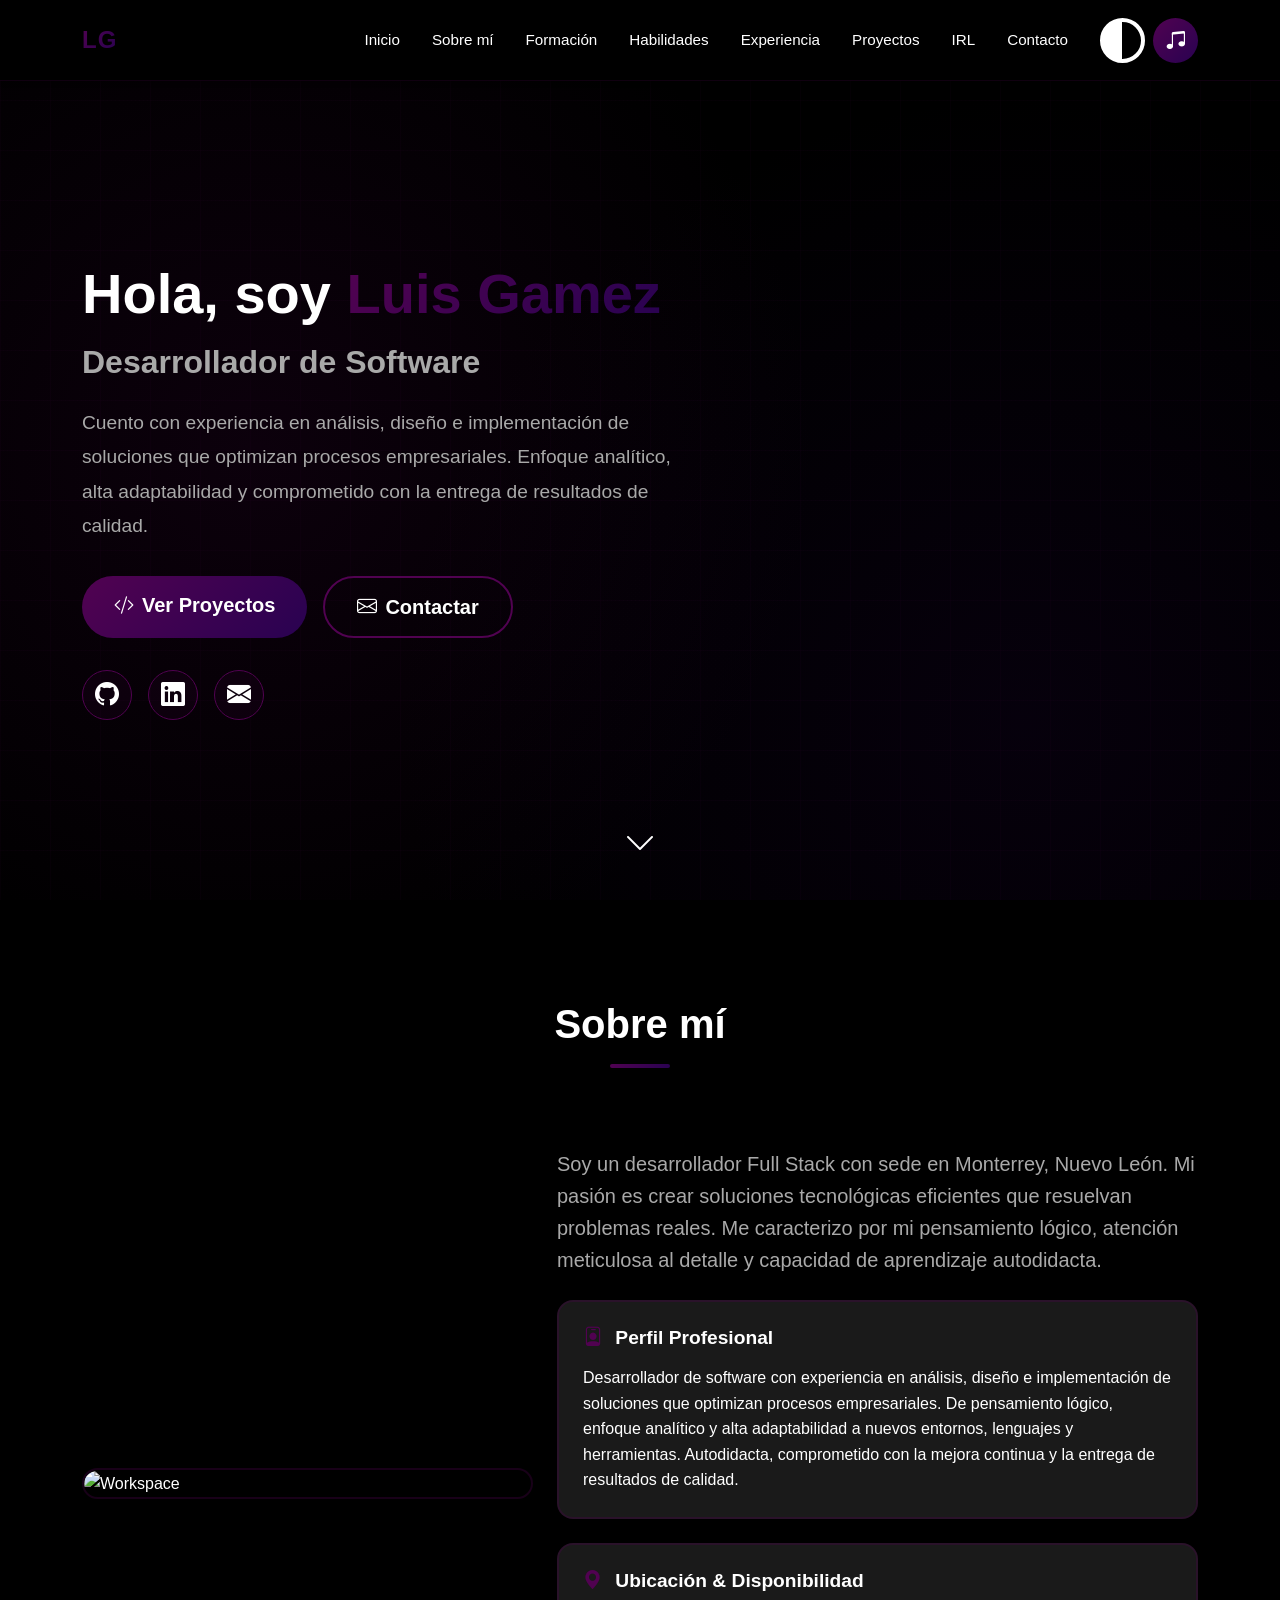
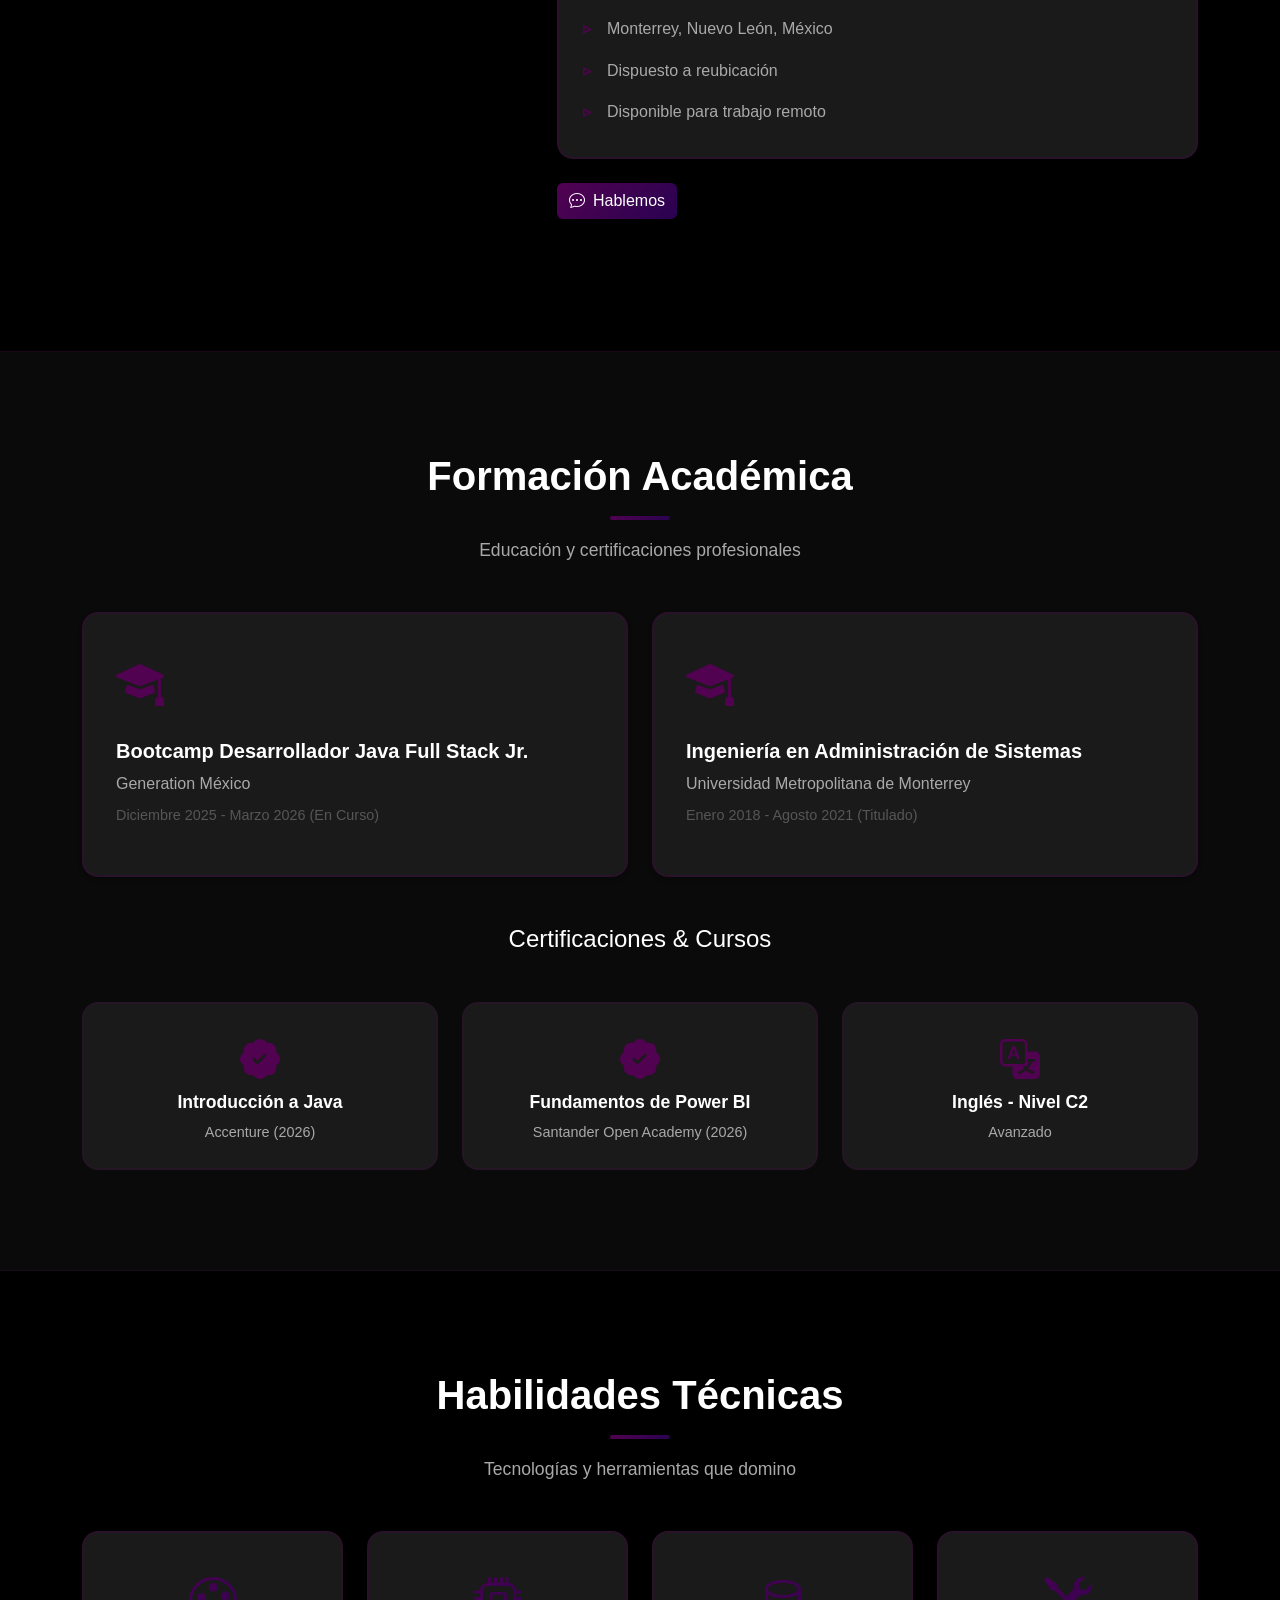
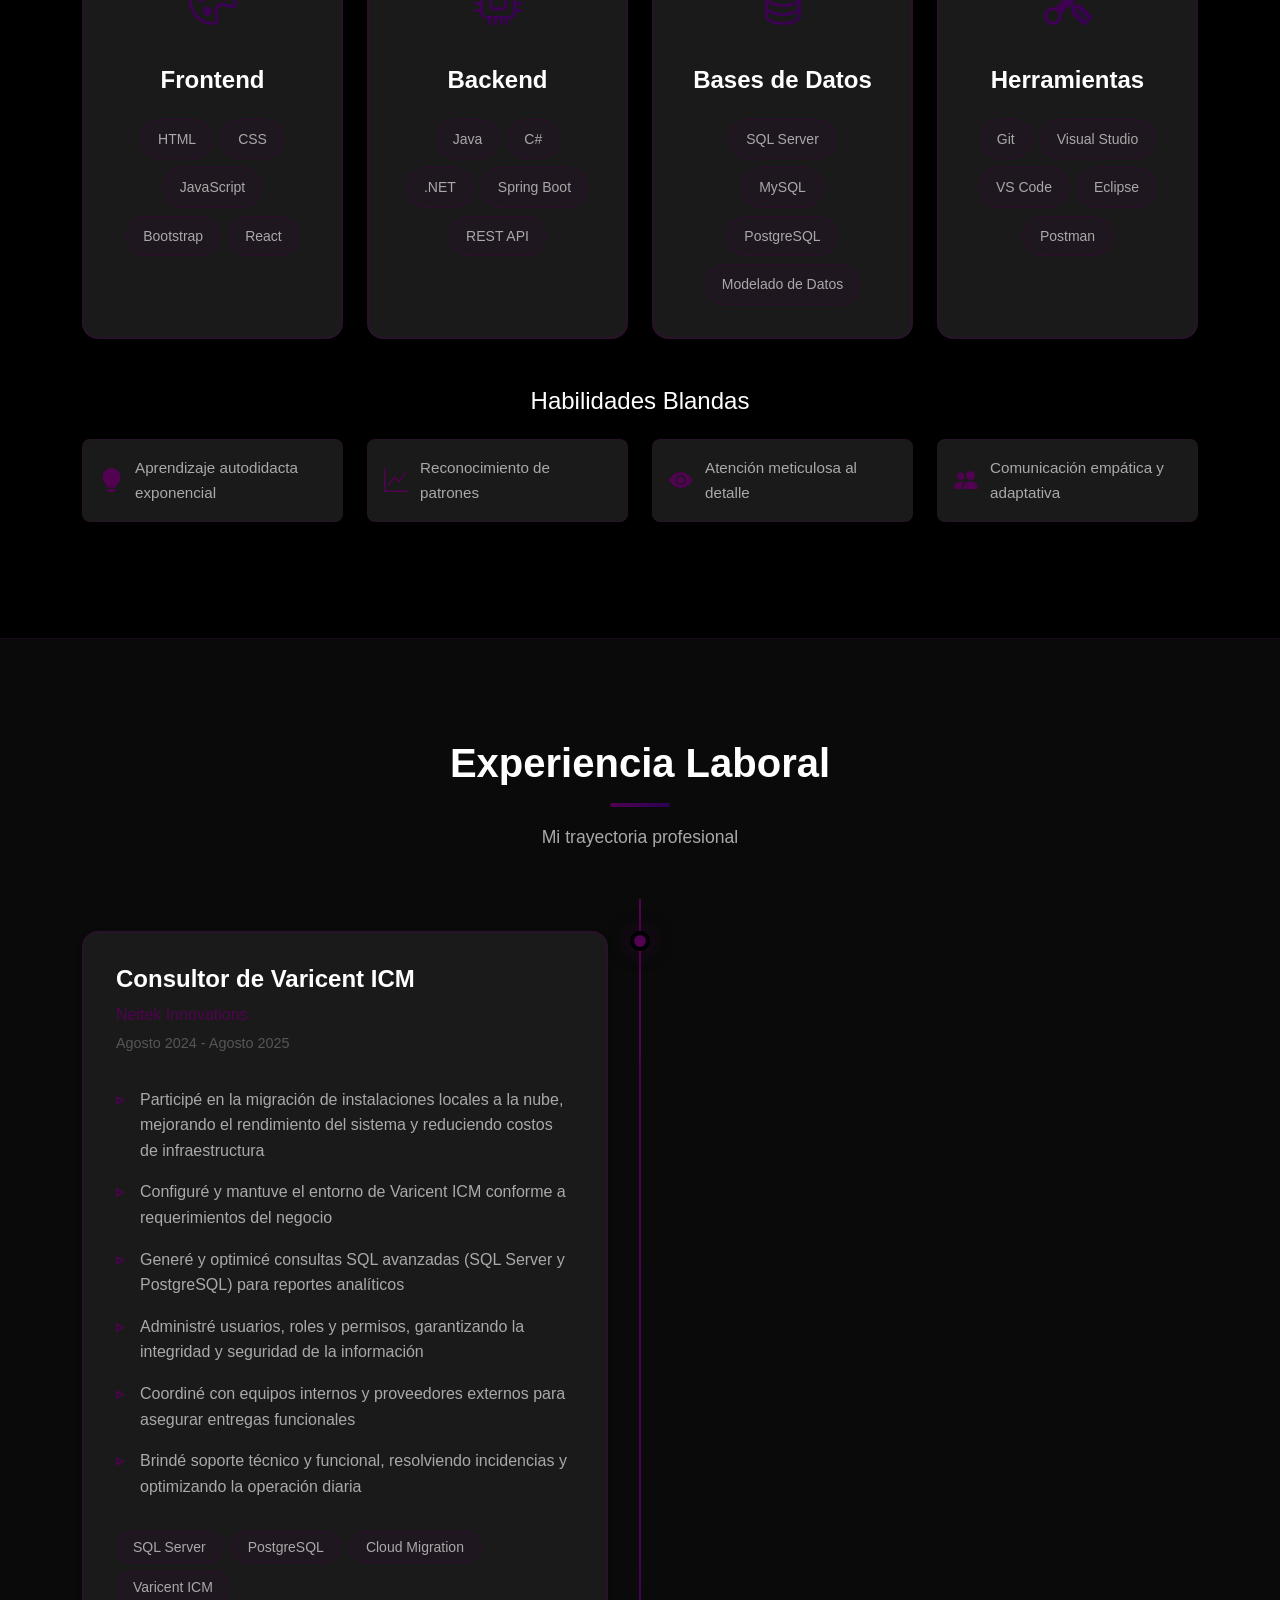
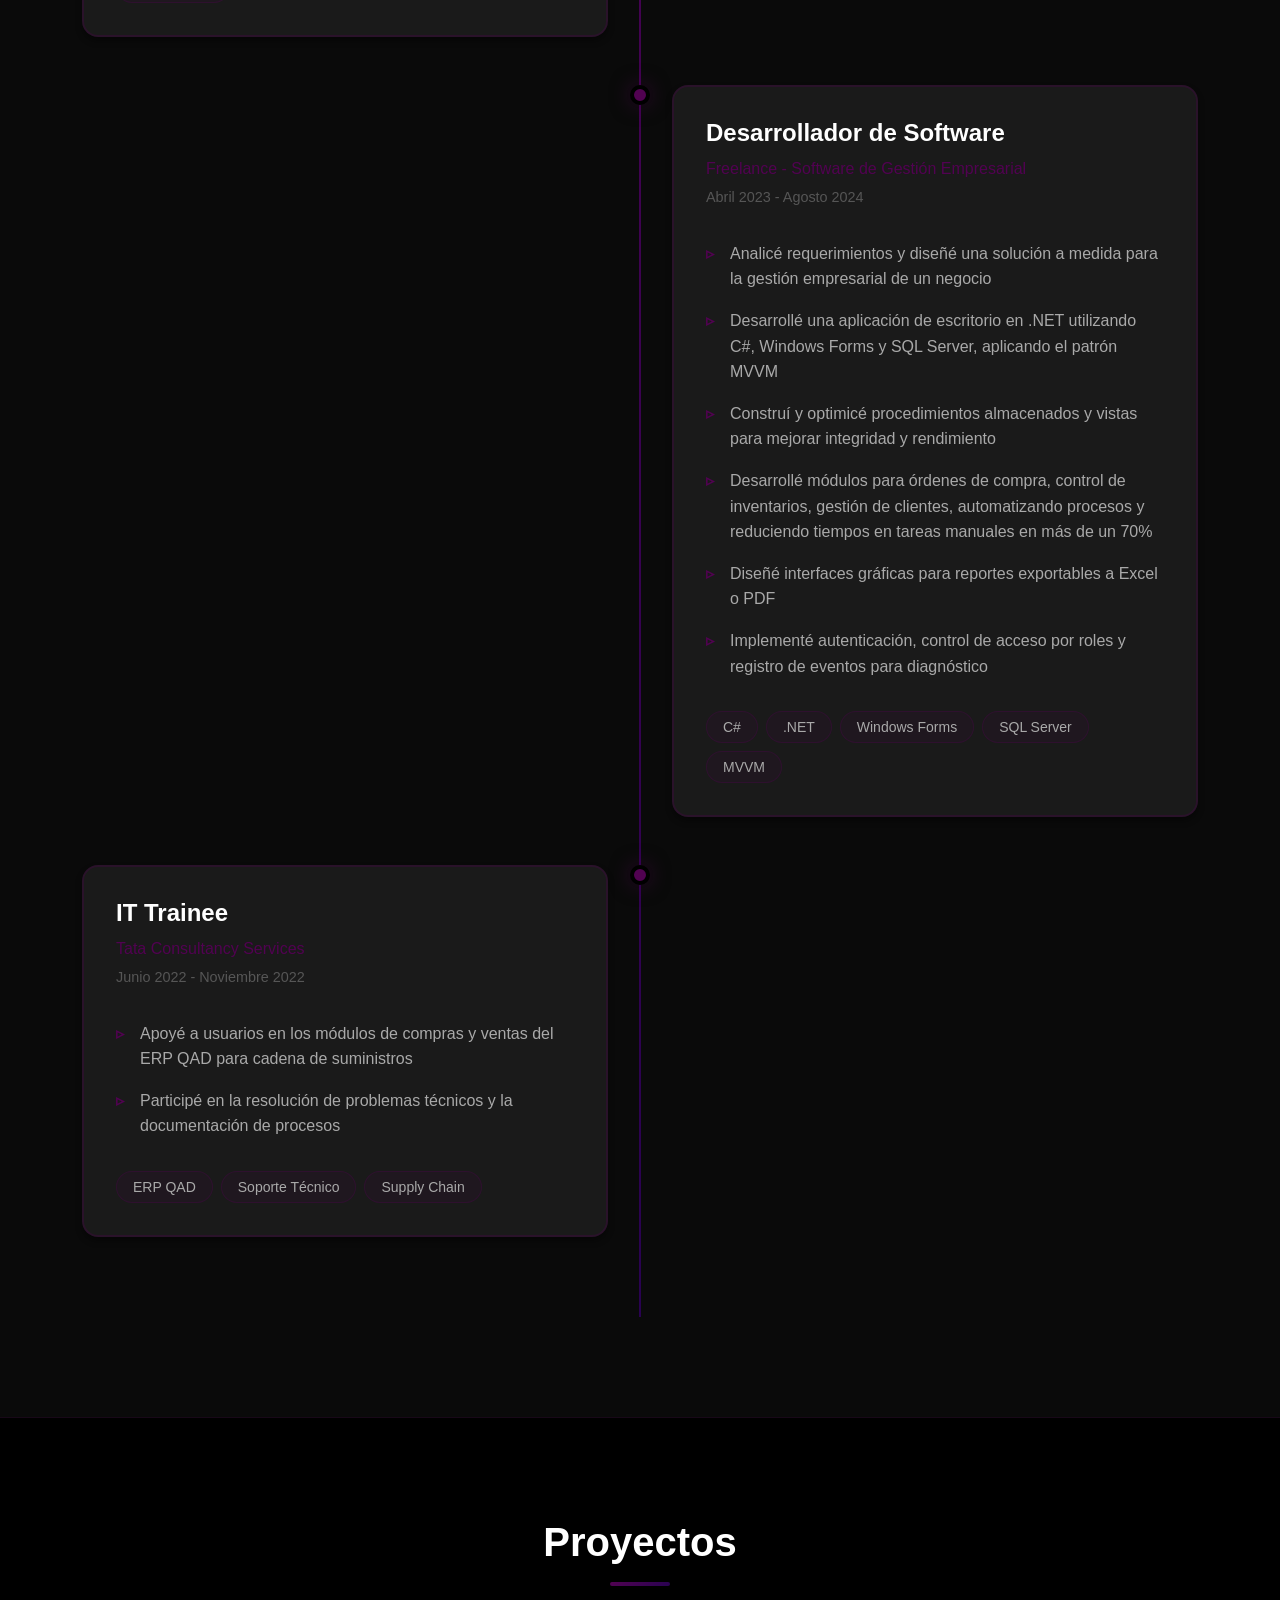
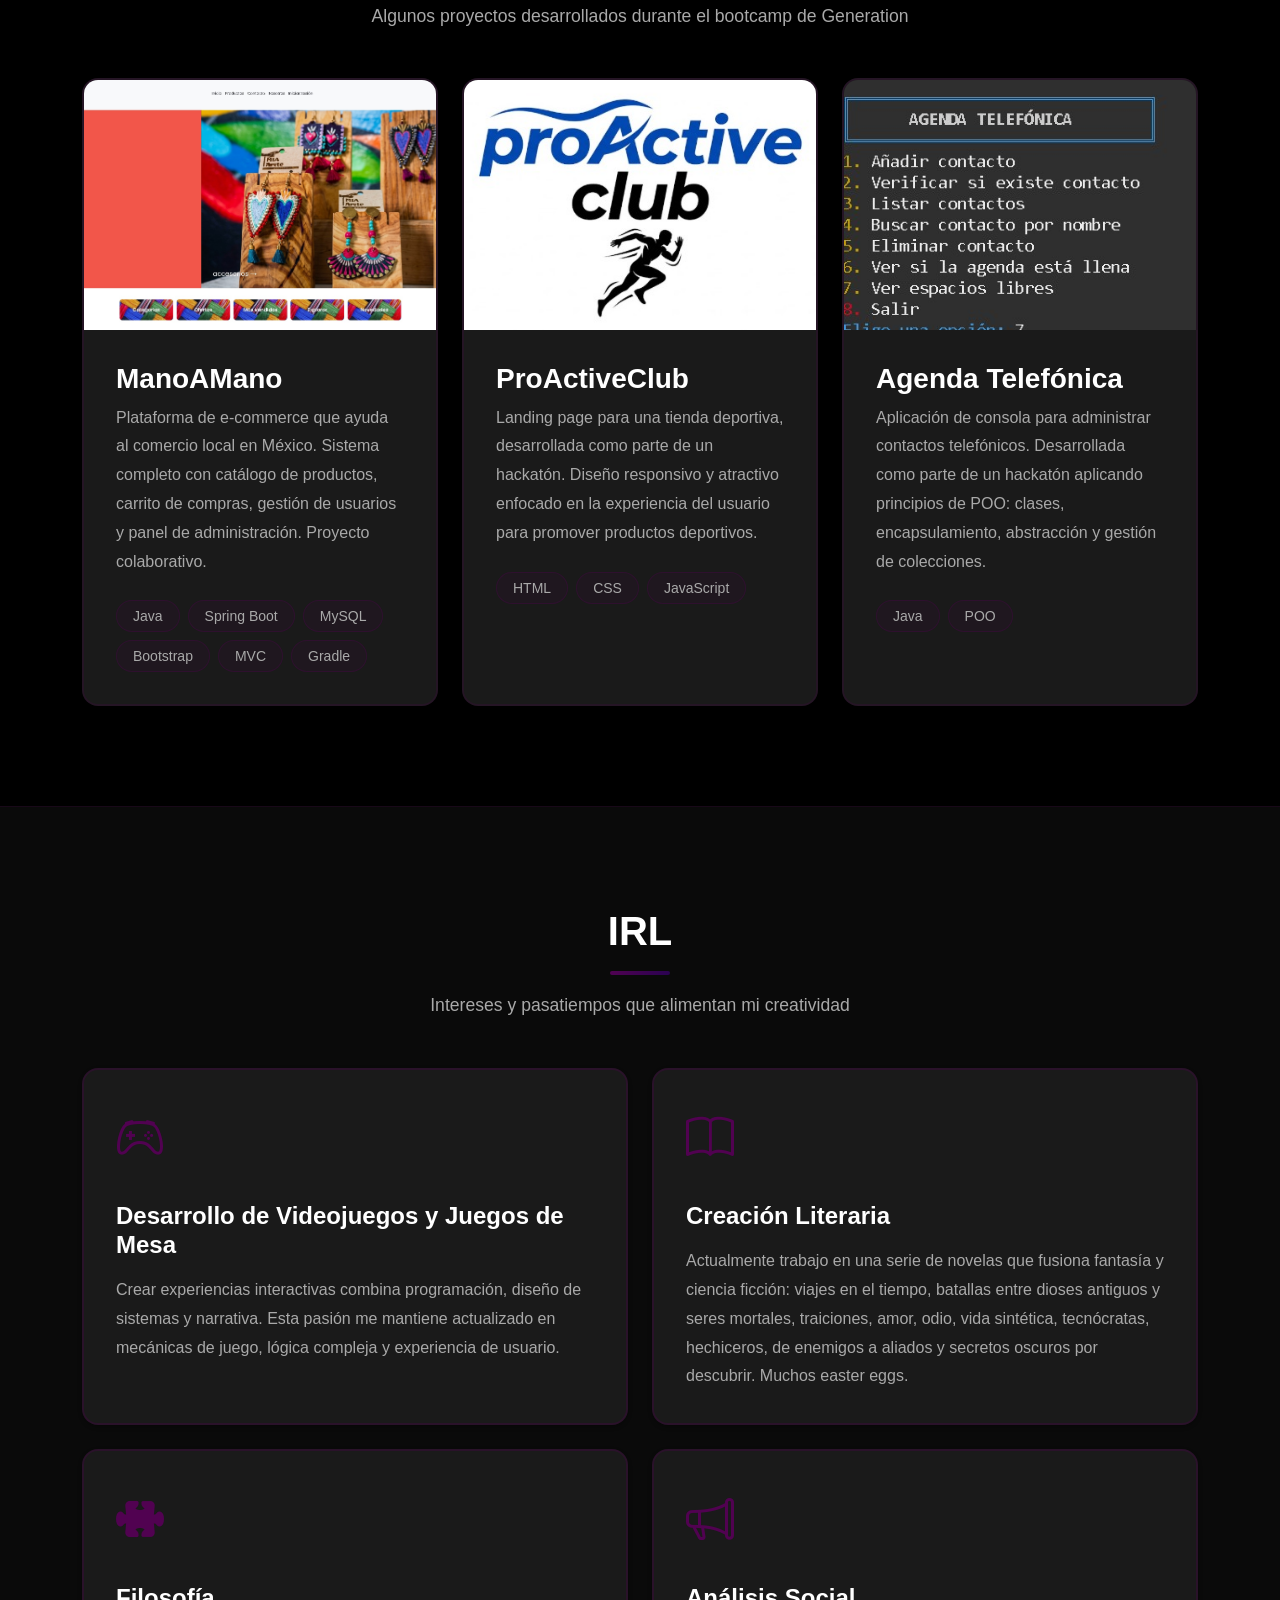
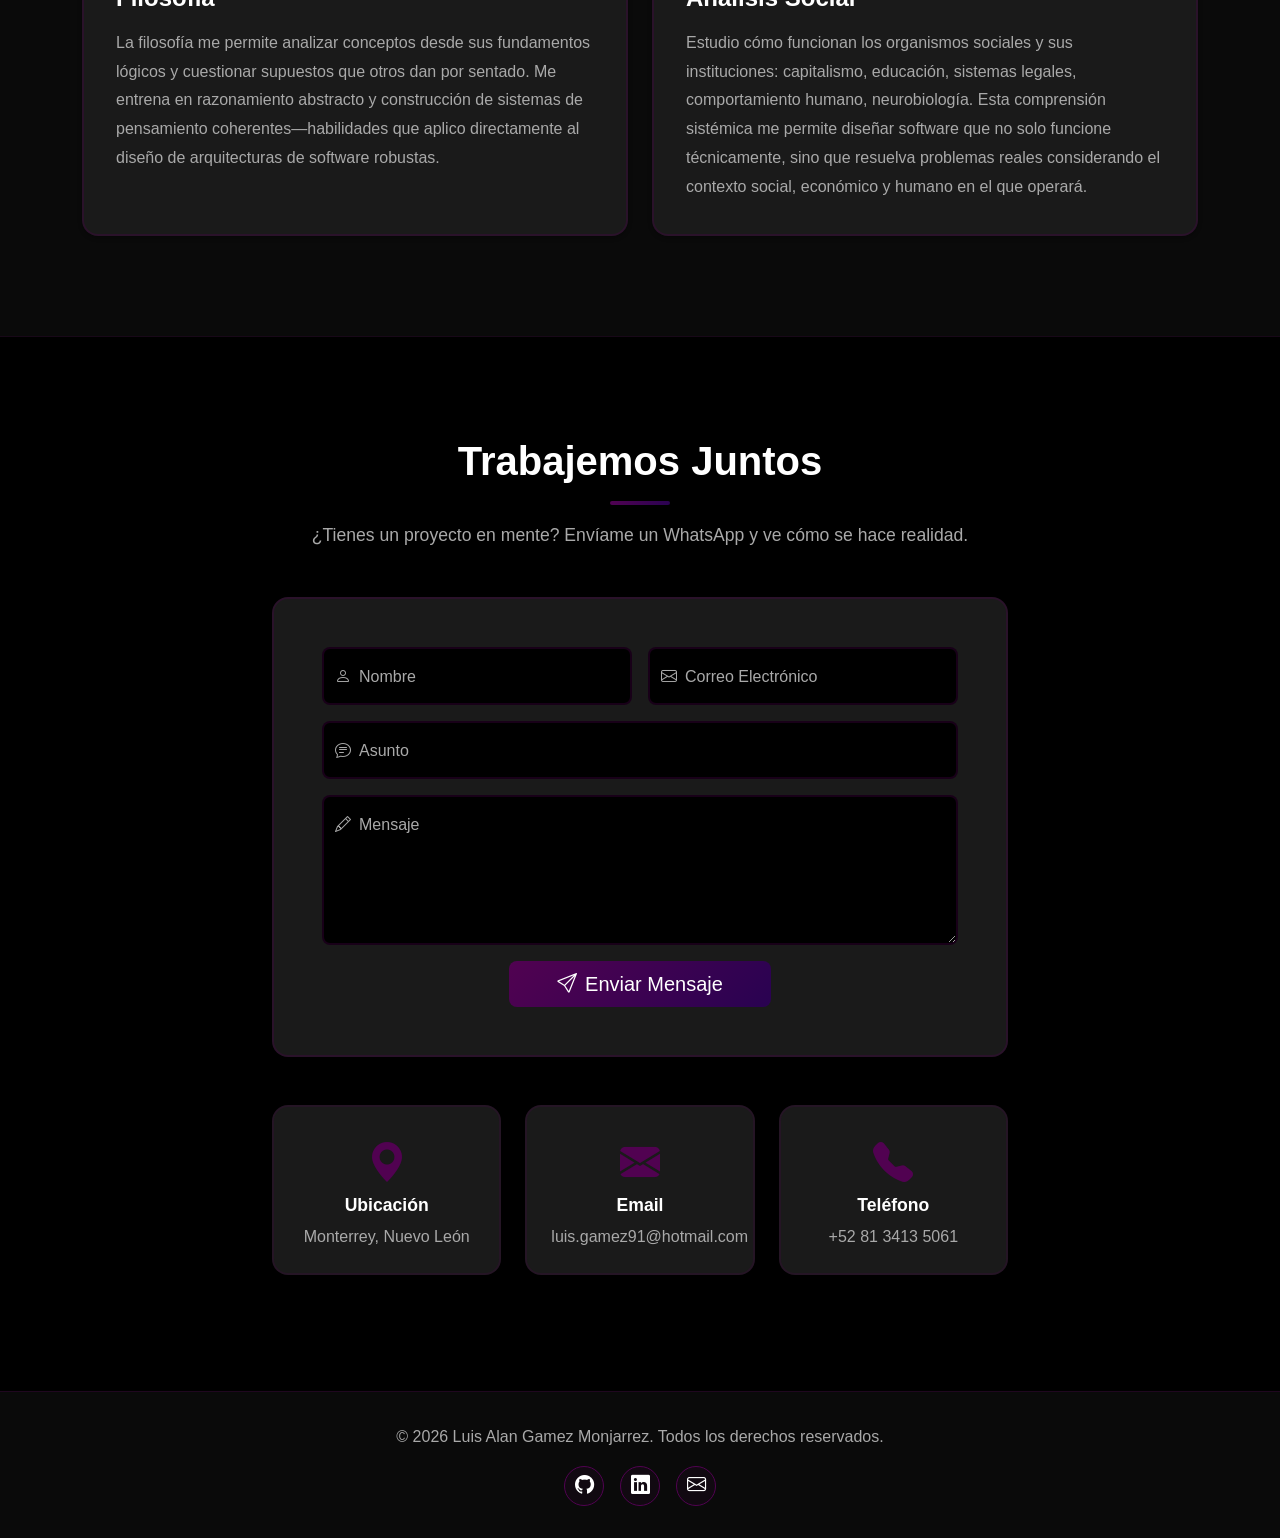
==== commit 5c872d5b: "Bassandra" ====
--- a/index.html
+++ b/index.html
@@ -5,7 +5,7 @@
     <meta name="viewport" content="width=device-width, initial-scale=1.0" />
     <title>Luis Gamez | Desarrollador Full Stack</title>
 
-    <!-- SEO Meta Tags -->
+    <!-- SEO Meta Tags WTF-->
     <meta
       name="description"
       content="Luis Alan Gamez Monjarrez - Desarrollador Java Full Stack Jr con experiencia en análisis, diseño e implementación de soluciones empresariales."
@@ -30,7 +30,7 @@
     <link rel="stylesheet" href="styles.css" />
   </head>
   <body>
-    <!-- Navigation -->
+    <!-- NavBar -->
     <nav class="navbar navbar-expand-lg navbar-dark fixed-top">
       <div class="container">
         <a class="navbar-brand fw-bold" href="#inicio">
@@ -107,13 +107,13 @@
                 Hola, soy <span class="text-gradient">Luis Gamez</span>
               </h1>
               <h2 class="hero-subtitle fade-in-up delay-1">
-                Desarrollador Java Full Stack Jr
+                Desarrollador de Software
               </h2>
               <p class="hero-description fade-in-up delay-2">
-                Desarrollador de software con experiencia en análisis, diseño e
-                implementación de soluciones que optimizan procesos
-                empresariales. Enfoque analítico, alta adaptabilidad y
-                comprometido con la entrega de resultados de calidad.
+                Cuento con experiencia en análisis, diseño e implementación de
+                soluciones que optimizan procesos empresariales. Enfoque
+                analítico, alta adaptabilidad y comprometido con la entrega de
+                resultados de calidad.
               </p>
               <div class="hero-buttons fade-in-up delay-3">
                 <a href="#proyectos" class="btn btn-primary btn-lg">
@@ -331,7 +331,7 @@
                 <span class="skill-tag">C#</span>
                 <span class="skill-tag">.NET</span>
                 <span class="skill-tag">Spring Boot</span>
-                <span class="skill-tag">API REST</span>
+                <span class="skill-tag">REST API</span>
               </div>
             </div>
           </div>
@@ -458,7 +458,7 @@
             </div>
           </div>
 
-          <!-- Freelance Project -->
+          <!-- Freelance -->
           <div class="timeline-item">
             <div class="timeline-marker"></div>
             <div class="timeline-content">
@@ -476,7 +476,7 @@
                 </li>
                 <li>
                   Desarrollé una aplicación de escritorio en .NET utilizando C#,
-                  WPF y SQL Server, aplicando el patrón MVVM
+                  Windows Forms y SQL Server, aplicando el patrón MVVM
                 </li>
                 <li>
                   Construí y optimicé procedimientos almacenados y vistas para
@@ -499,7 +499,7 @@
               <div class="timeline-tags">
                 <span class="badge">C#</span>
                 <span class="badge">.NET</span>
-                <span class="badge">WPF</span>
+                <span class="badge">Windows Forms</span>
                 <span class="badge">SQL Server</span>
                 <span class="badge">MVVM</span>
               </div>
@@ -540,15 +540,15 @@
     <section id="proyectos" class="section-padding">
       <div class="container">
         <div class="section-header text-center mb-5">
-          <h2 class="section-title">Proyectos Destacados</h2>
+          <h2 class="section-title">Proyectos</h2>
           <div class="section-divider"></div>
           <p class="section-subtitle">
-            Proyectos desarrollados durante el bootcamp de Generation
+            Algunos proyectos desarrollados durante el bootcamp de Generation
           </p>
         </div>
 
         <div class="row g-4">
-          <!-- Project 1: ManoAMano -->
+          <!-- ManoAMano -->
           <div class="col-lg-4 col-md-6">
             <div class="project-card">
               <div class="project-image">
@@ -575,7 +575,7 @@
                   Plataforma de e-commerce que ayuda al comercio local en
                   México. Sistema completo con catálogo de productos, carrito de
                   compras, gestión de usuarios y panel de administración.
-                  Proyecto colaborativo en equipo de 7 desarrolladores.
+                  Proyecto colaborativo.
                 </p>
                 <div class="project-tags">
                   <span class="badge">Java</span>
@@ -589,7 +589,7 @@
             </div>
           </div>
 
-          <!-- Project 2: ProActiveClub -->
+          <!-- ProActiveClub -->
           <div class="col-lg-4 col-md-6">
             <div class="project-card">
               <div class="project-image">
@@ -627,7 +627,7 @@
             </div>
           </div>
 
-          <!-- Project 3: Agenda Telefónica -->
+          <!-- Agenda Telefónica -->
           <div class="col-lg-4 col-md-6">
             <div class="project-card">
               <div class="project-image">
@@ -702,9 +702,9 @@
               <p>
                 Actualmente trabajo en una serie de novelas que fusiona fantasía
                 y ciencia ficción: viajes en el tiempo, batallas entre dioses
-                antiguos y mortales, traiciones, amor, odio, vida sintética,
-                tecnócratas, hechiceros, de enemigos a aliados y secretos
-                oscuros por descubrir.
+                antiguos y seres mortales, traiciones, amor, odio, vida
+                sintética, tecnócratas, hechiceros, de enemigos a aliados y
+                secretos oscuros por descubrir. Muchos easter eggs.
               </p>
             </div>
           </div>
@@ -714,11 +714,13 @@
               <div class="irl-icon">
                 <i class="bi bi-puzzle-fill"></i>
               </div>
-              <h4>Pensamiento Filosófico</h4>
+              <h4>Filosofía</h4>
               <p>
-                El análisis filosófico fortalece mi capacidad de pensamiento
-                sistémico, permitiéndome abordar problemas complejos desde
-                múltiples perspectivas y encontrar soluciones innovadoras.
+                La filosofía me permite analizar conceptos desde sus fundamentos
+                lógicos y cuestionar supuestos que otros dan por sentado. Me
+                entrena en razonamiento abstracto y construcción de sistemas de
+                pensamiento coherentes—habilidades que aplico directamente al
+                diseño de arquitecturas de software robustas.
               </p>
             </div>
           </div>
@@ -730,9 +732,12 @@
               </div>
               <h4>Análisis Social</h4>
               <p>
-                La crítica social desarrolla mi habilidad para identificar
-                problemas sistémicos y diseñar soluciones efectivas, una
-                competencia directamente transferible al desarrollo de software.
+                Estudio cómo funcionan los organismos sociales y sus
+                instituciones: capitalismo, educación, sistemas legales,
+                comportamiento humano, neurobiología. Esta comprensión sistémica
+                me permite diseñar software que no solo funcione técnicamente,
+                sino que resuelva problemas reales considerando el contexto
+                social, económico y humano en el que operará.
               </p>
             </div>
           </div>
@@ -749,7 +754,8 @@
               <h2 class="section-title">Trabajemos Juntos</h2>
               <div class="section-divider"></div>
               <p class="section-subtitle">
-                ¿Tienes un proyecto en mente? Me encantaría escuchar sobre él
+                ¿Tienes un proyecto en mente? Envíame un WhatsApp y ve cómo se
+                hace realidad.
               </p>
             </div>
 
@@ -862,6 +868,94 @@
       </div>
     </section>
 
+    <!-- Secret Section -->
+    <section
+      id="secretSection"
+      class="section-padding d-none"
+      style="background: linear-gradient(135deg, #510251 0%, #290251 100%)"
+    >
+      <div class="container">
+        <div class="section-header text-center mb-5">
+          <h2 class="section-title text-white">
+            🎮 ¡Sección Secreta Desbloqueada! 🎮
+          </h2>
+          <div class="section-divider" style="background: white"></div>
+          <p class="section-subtitle text-white">
+            Solo los curiosos descubren esto
+          </p>
+        </div>
+
+        <div class="row">
+          <div class="col-lg-8 mx-auto text-center text-white">
+            <h4 class="mb-4">Contenido Exclusivo</h4>
+            <p class="lead">
+              Aquí va a haber: proyectos experimentales, easter eggs, chistes de
+              programador, música favorita y cosas que es mejor nunca haber
+              visto.
+            </p>
+            <button
+              class="btn btn-outline-light mt-4"
+              onclick="
+                document
+                  .getElementById('secretSection')
+                  .classList.add('d-none');
+                window.scrollTo({ top: 0, behavior: 'smooth' });
+              "
+            >
+              <i class="bi bi-x-circle me-2"></i>Cerrar y volver arriba
+            </button>
+          </div>
+        </div>
+      </div>
+
+      <div class="row mt-5">
+        <div class="col-lg-10 mx-auto">
+          <h4 class="mb-4">🎵 Soundtrack de Mi Vida</h4>
+          <p class="lead mb-4">
+            Estas canciones me han acompañado en los mejores y peores momentos.
+            Desde batallas épicas de código hasta esas noches muy especiales ❤️
+          </p>
+
+          <div
+            class="text-center mb-4"
+            style="max-width: 800px; margin: 0 auto"
+          >
+            <div
+              class="p-5"
+              style="
+                background: rgba(0, 0, 0, 0.3);
+                border-radius: 15px;
+                border: 2px solid rgba(255, 255, 255, 0.2);
+              "
+            >
+              <i
+                class="bi bi-music-note-list"
+                style="font-size: 4rem; margin-bottom: 1rem; opacity: 0.8"
+              ></i>
+              <h5 class="mb-3">Mi historia a través de la música</h5>
+              <p class="mb-4" style="opacity: 0.9">
+                Desde Beethoven hasta Nargaroth, de Selena Quintanilla a
+                Galneryus, de Slayer a blink-182. Slipknot, Biggie, Haggard, e
+                incluso Klaus Nomi y Buckethead. Una mezcla caótica que solo
+                tiene sentido para mí. ❤️
+              </p>
+              <a
+                href="https://youtube.com/playlist?list=PL3PM8vokjVObMz9Yt226GQ3egq_ojdYZv"
+                target="_blank"
+                class="btn btn-outline-light btn-lg"
+              >
+                <i class="bi bi-youtube me-2"></i>Abrir en YouTube
+              </a>
+            </div>
+          </div>
+
+          <p class="text-center" style="opacity: 0.8">
+            <small>"Things that remind me of the better days"</small>
+          </p>
+        </div>
+      </div>
+    </section>
+
     <!-- Footer -->
     <footer class="footer">
       <div class="container">
@@ -986,7 +1080,6 @@
       <audio id="audioPlayer"></audio>
     </div>
 
-    <!-- Scripts deferred for better performance -->
     <script
       src="https://cdn.jsdelivr.net/npm/bootstrap@5.3.2/dist/js/bootstrap.bundle.min.js"
       defer
--- a/styles.css
+++ b/styles.css
@@ -396,7 +396,7 @@
 
 .btn-outline-light {
   border: 2px solid var(--primary-color);
-  color: var(--text-primary);
+  color: #fff;
   background: transparent;
 }
 
@@ -1197,10 +1197,8 @@
   box-shadow: 0 6px 20px rgba(81, 2, 81, 0.6);
 }
 
-/* ==================== */
-/* Responsive Design */
-/* ==================== */
-@media (max-width: 991px) {
+/* Res Des */
+@media (max-width: 1000px) {
   .hero-title {
     font-size: 2.5rem;
   }
@@ -1242,7 +1240,7 @@
   }
 }
 
-@media (max-width: 767px) {
+@media (max-width: 768px) {
   .hero-title {
     font-size: 2rem;
   }
@@ -1279,11 +1277,26 @@
   .project-featured .project-image {
     min-height: 250px;
   }
-}
-
-/* ==================== */
+
+  .music-player {
+    bottom: 20px;
+    right: 20px;
+  }
+
+  .music-player-toggle {
+    width: 50px;
+    height: 50px;
+    font-size: 1.5rem;
+  }
+
+  .music-player-expanded {
+    width: 300px;
+    bottom: 70px;
+    right: -10px;
+  }
+}
+
 /* IRL Section */
-/* ==================== */
 .irl-card {
   background: var(--bg-tertiary);
   padding: 2rem;
@@ -1318,68 +1331,7 @@
   margin-bottom: 0;
 }
 
-/* ==================== */
-/* Language Toggle */
-/* ==================== */
-.language-toggle {
-  width: 70px;
-  height: 40px;
-  border-radius: 8px;
-  border: 3px solid;
-  background: transparent;
-  cursor: pointer;
-  transition: var(--transition);
-  margin-left: 1rem;
-  display: flex;
-  overflow: hidden;
-  padding: 0;
-  position: relative;
-}
-
-:root .language-toggle {
-  border-color: var(--color-white);
-}
-
-[data-theme="light"] .language-toggle {
-  border-color: var(--color-black);
-}
-
-.language-toggle .lang-es,
-.language-toggle .lang-en {
-  flex: 1;
-  display: flex;
-  align-items: center;
-  justify-content: center;
-  font-weight: 700;
-  font-size: 0.9rem;
-  color: var(--text-primary);
-  transition: var(--transition);
-}
-
-.language-toggle .lang-es {
-  background: rgba(81, 2, 81, 0.2);
-}
-
-.language-toggle .lang-en {
-  background: transparent;
-}
-
-.language-toggle:hover {
-  box-shadow: var(--glow-primary);
-}
-
-/* Active language state */
-[data-lang="en"] .language-toggle .lang-es {
-  background: transparent;
-}
-
-[data-lang="en"] .language-toggle .lang-en {
-  background: rgba(81, 2, 81, 0.2);
-}
-
-/* ==================== */
-/* Music Player */
-/* ==================== */
+/* MP3 */
 .music-player {
   position: fixed;
   top: 80px;
@@ -1702,23 +1654,3 @@
 .playlist::-webkit-scrollbar-thumb:hover {
   background: #290251;
 }
-
-/* Responsive */
-@media (max-width: 768px) {
-  .music-player {
-    bottom: 20px;
-    right: 20px;
-  }
-
-  .music-player-toggle {
-    width: 50px;
-    height: 50px;
-    font-size: 1.5rem;
-  }
-
-  .music-player-expanded {
-    width: 300px;
-    bottom: 70px;
-    right: -10px;
-  }
-}
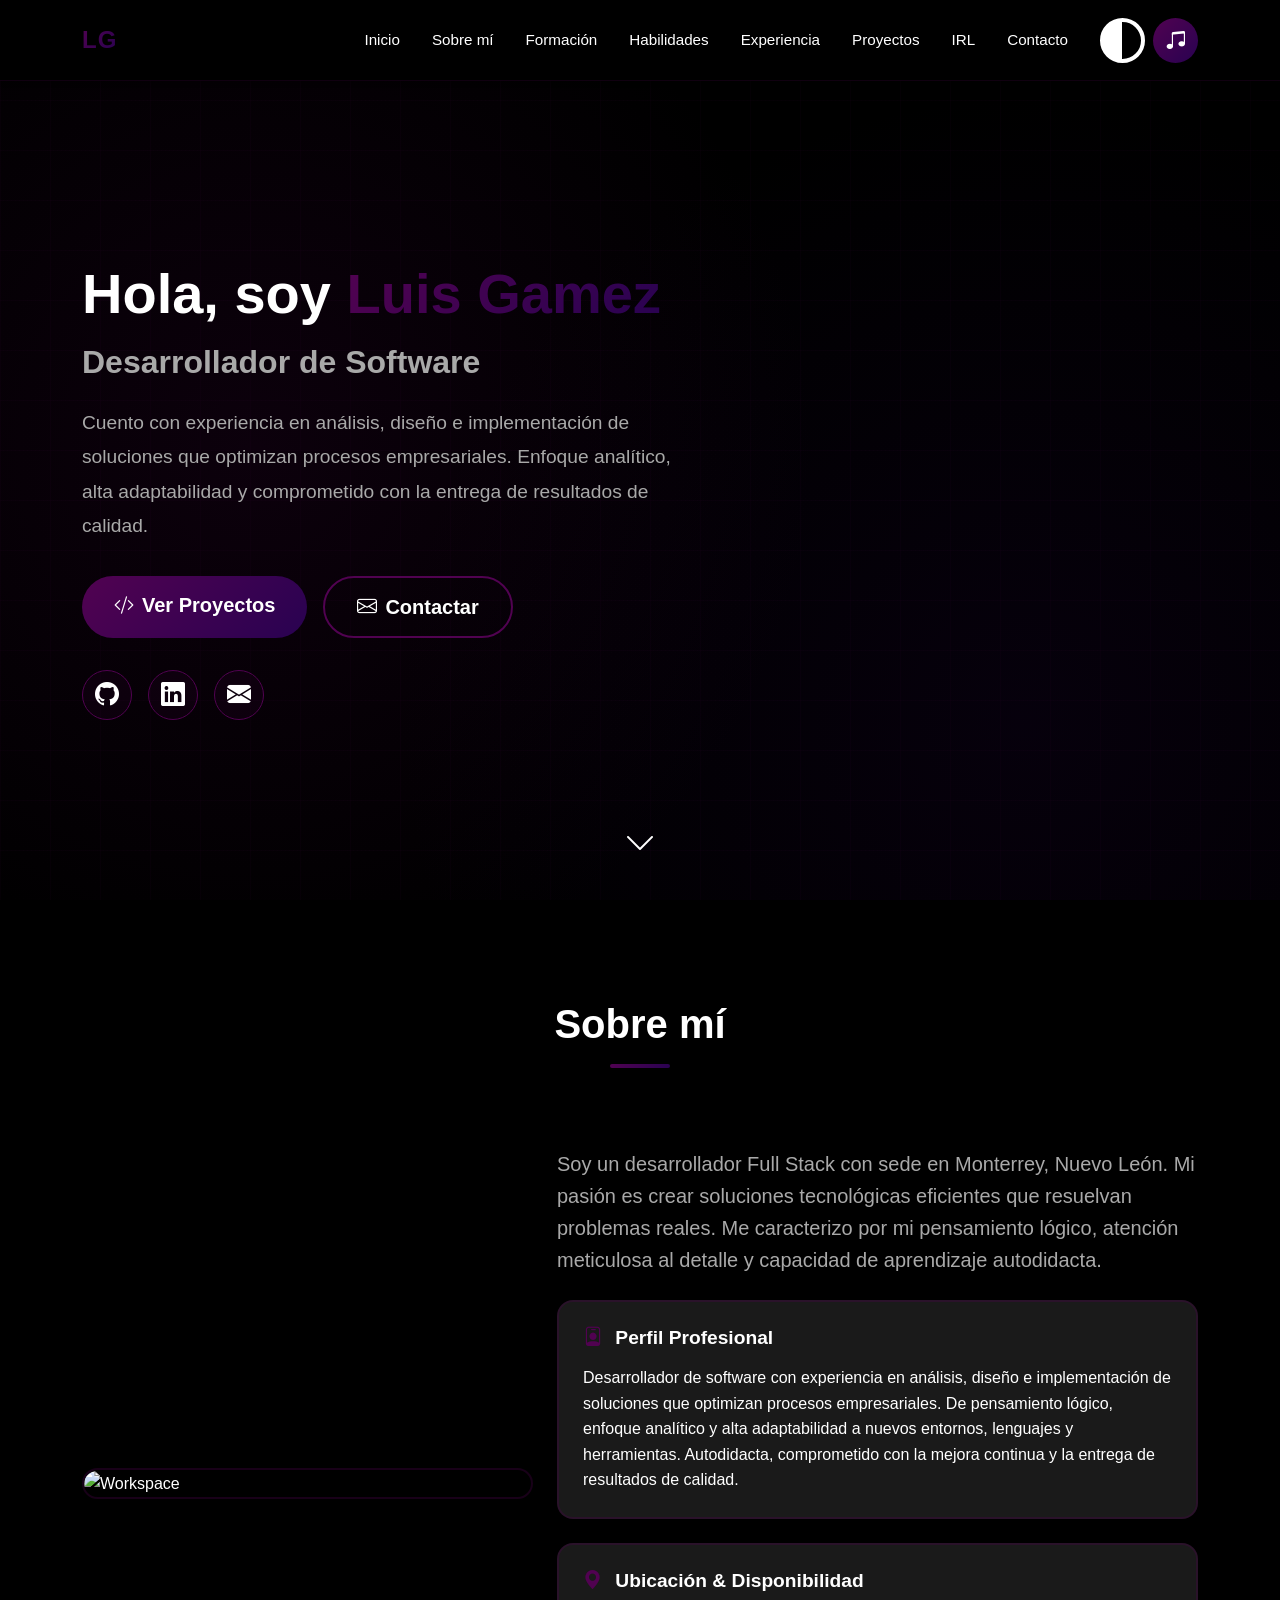
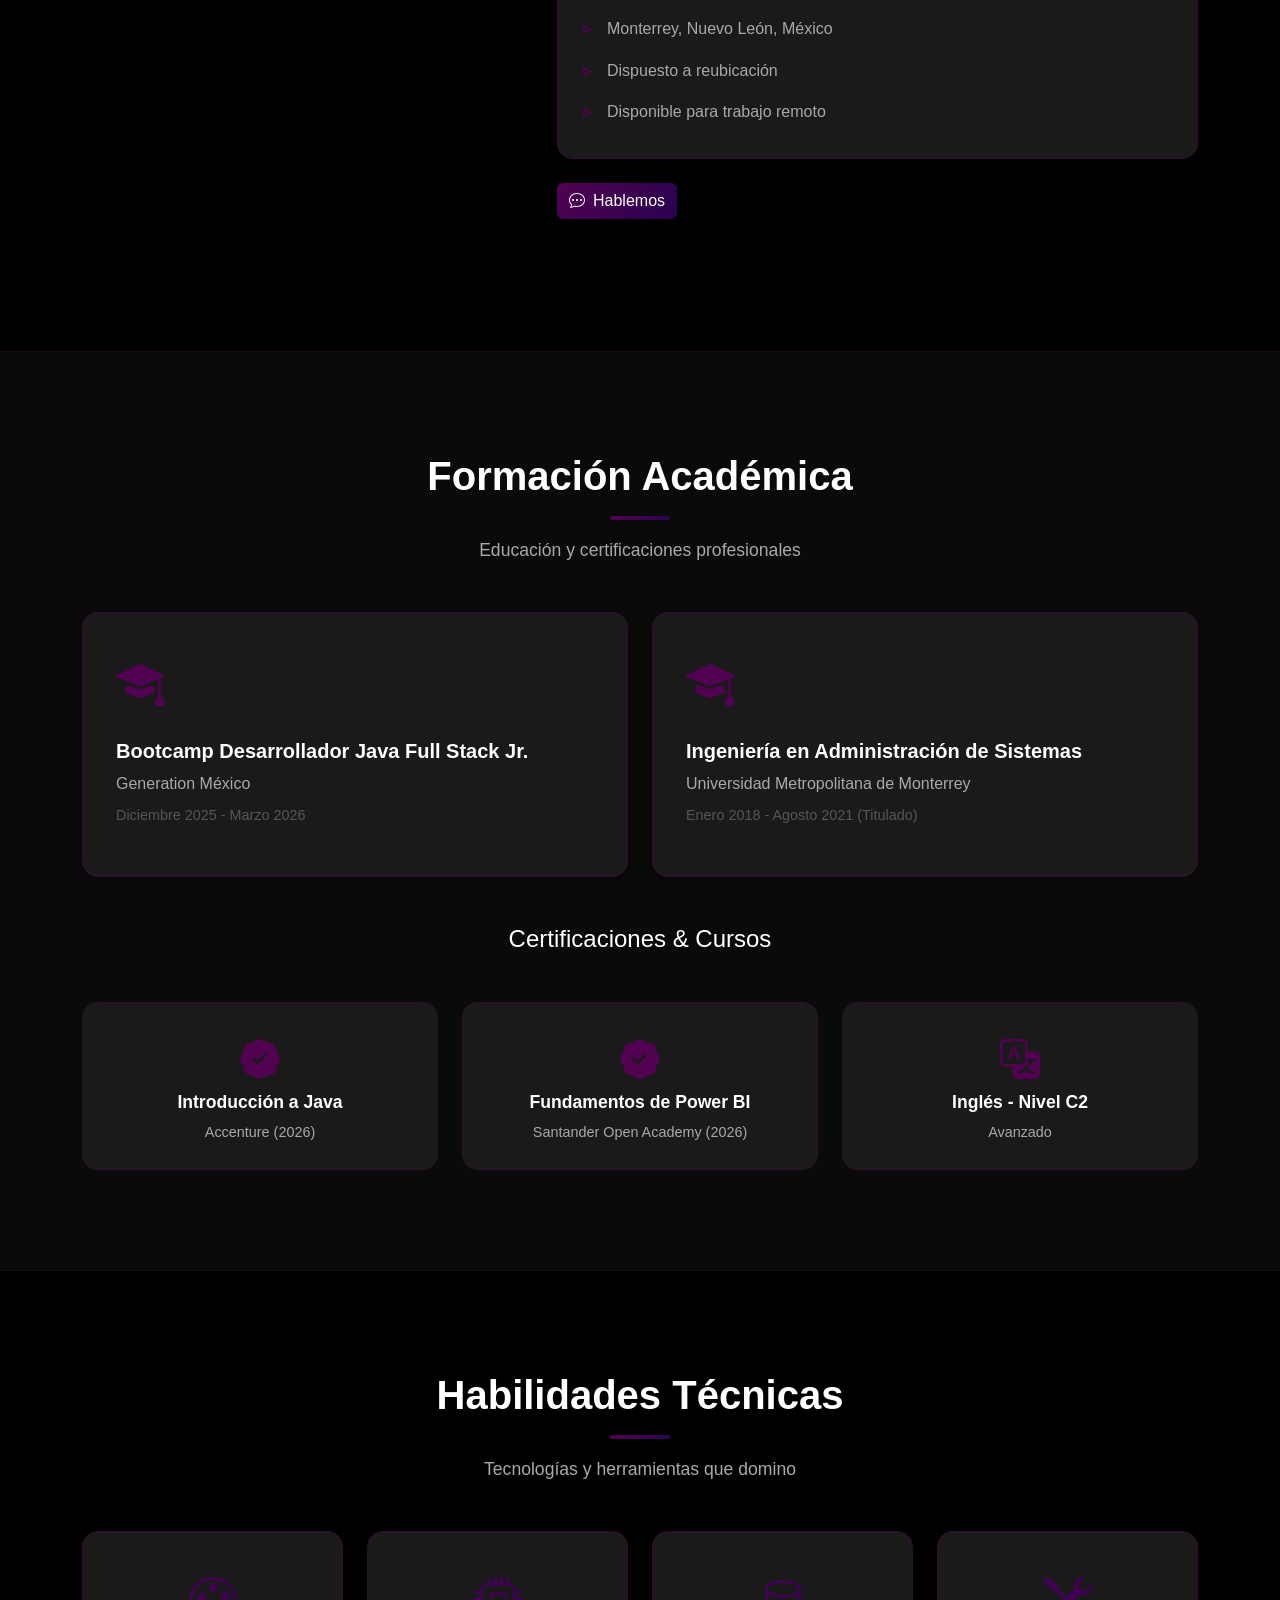
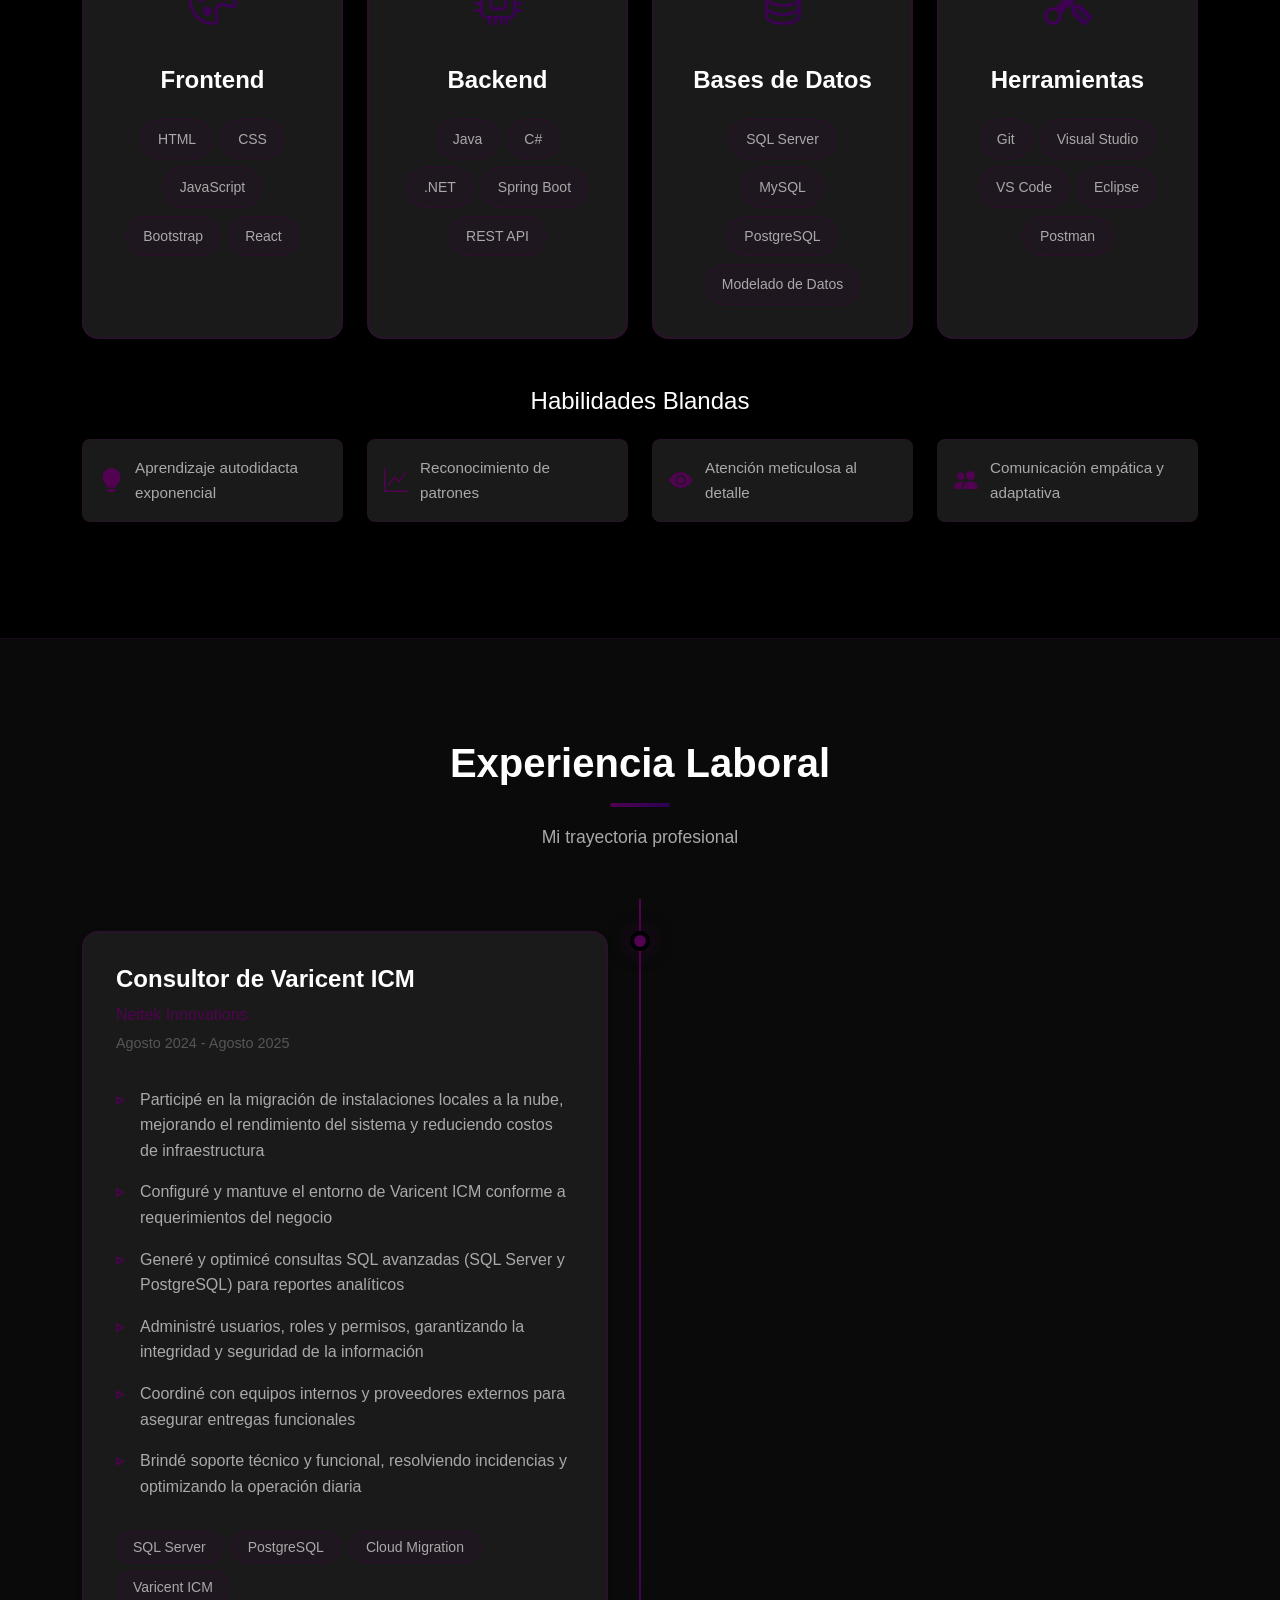
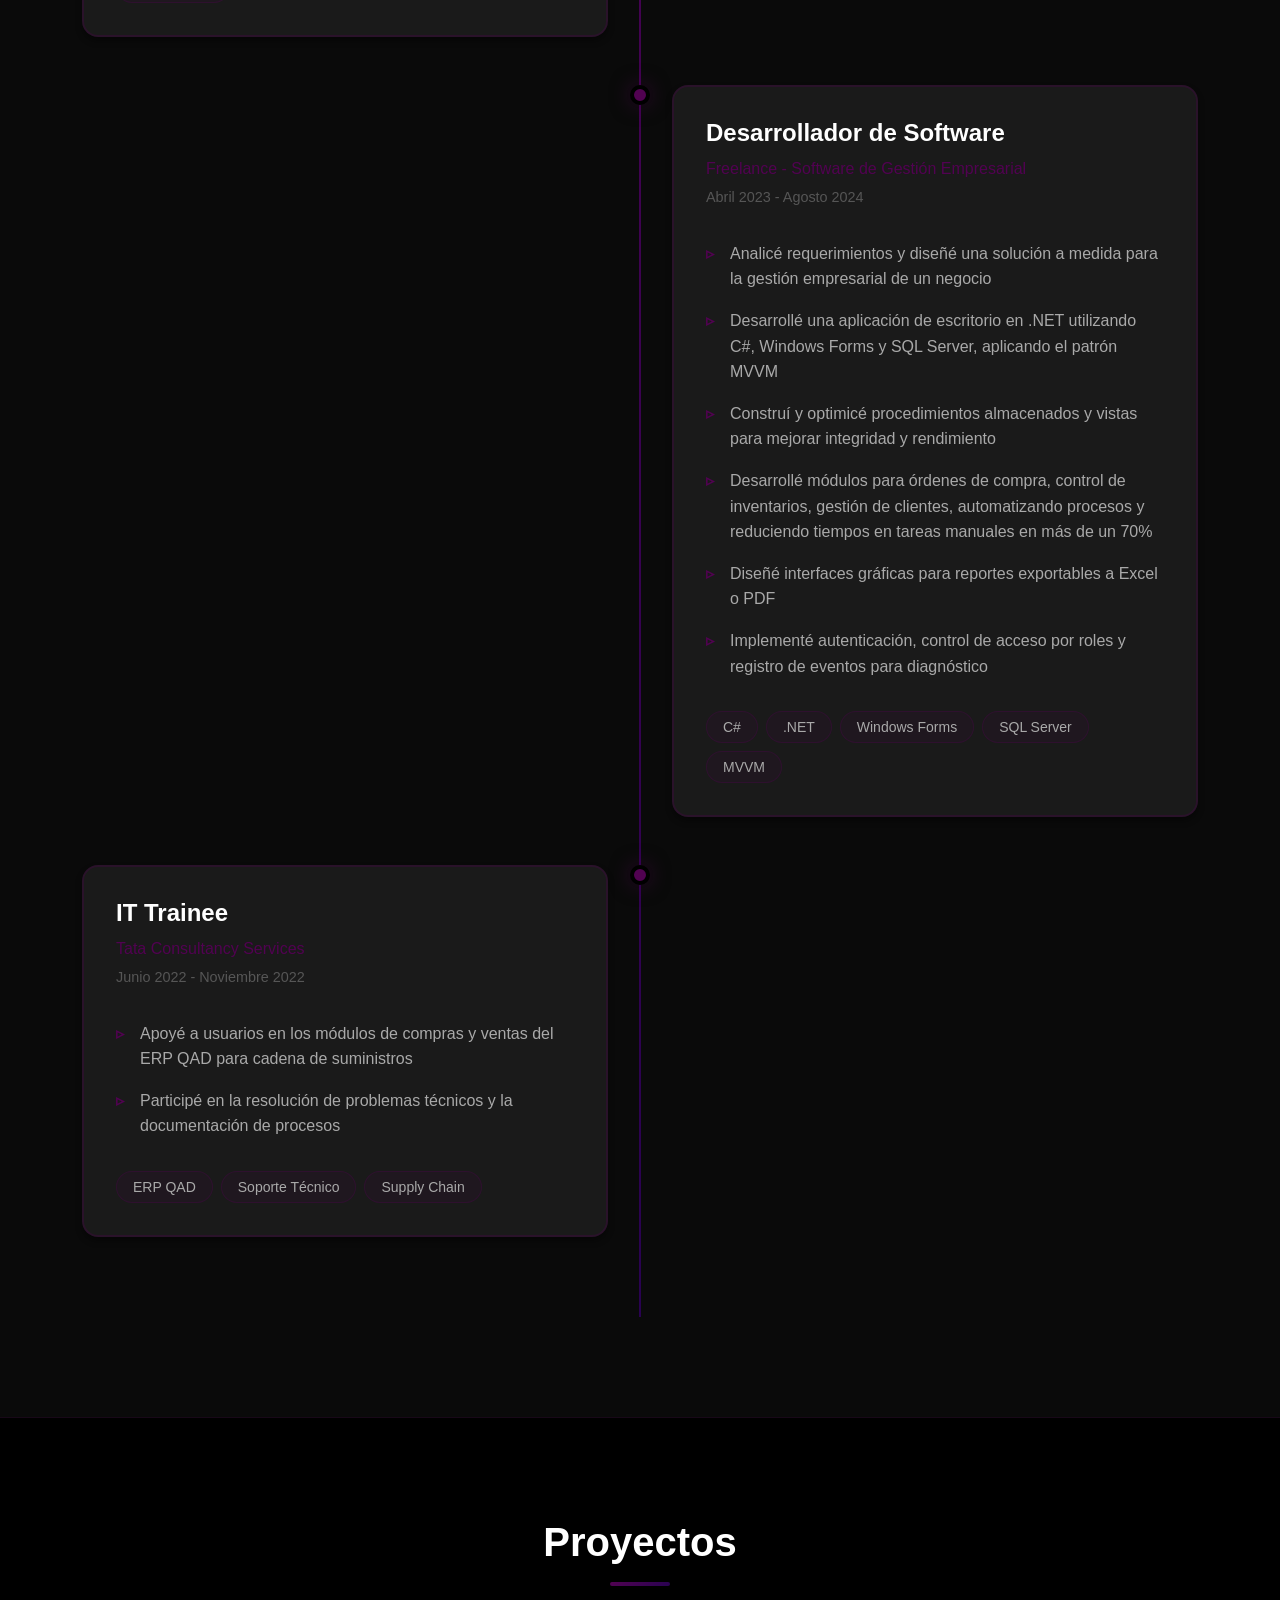
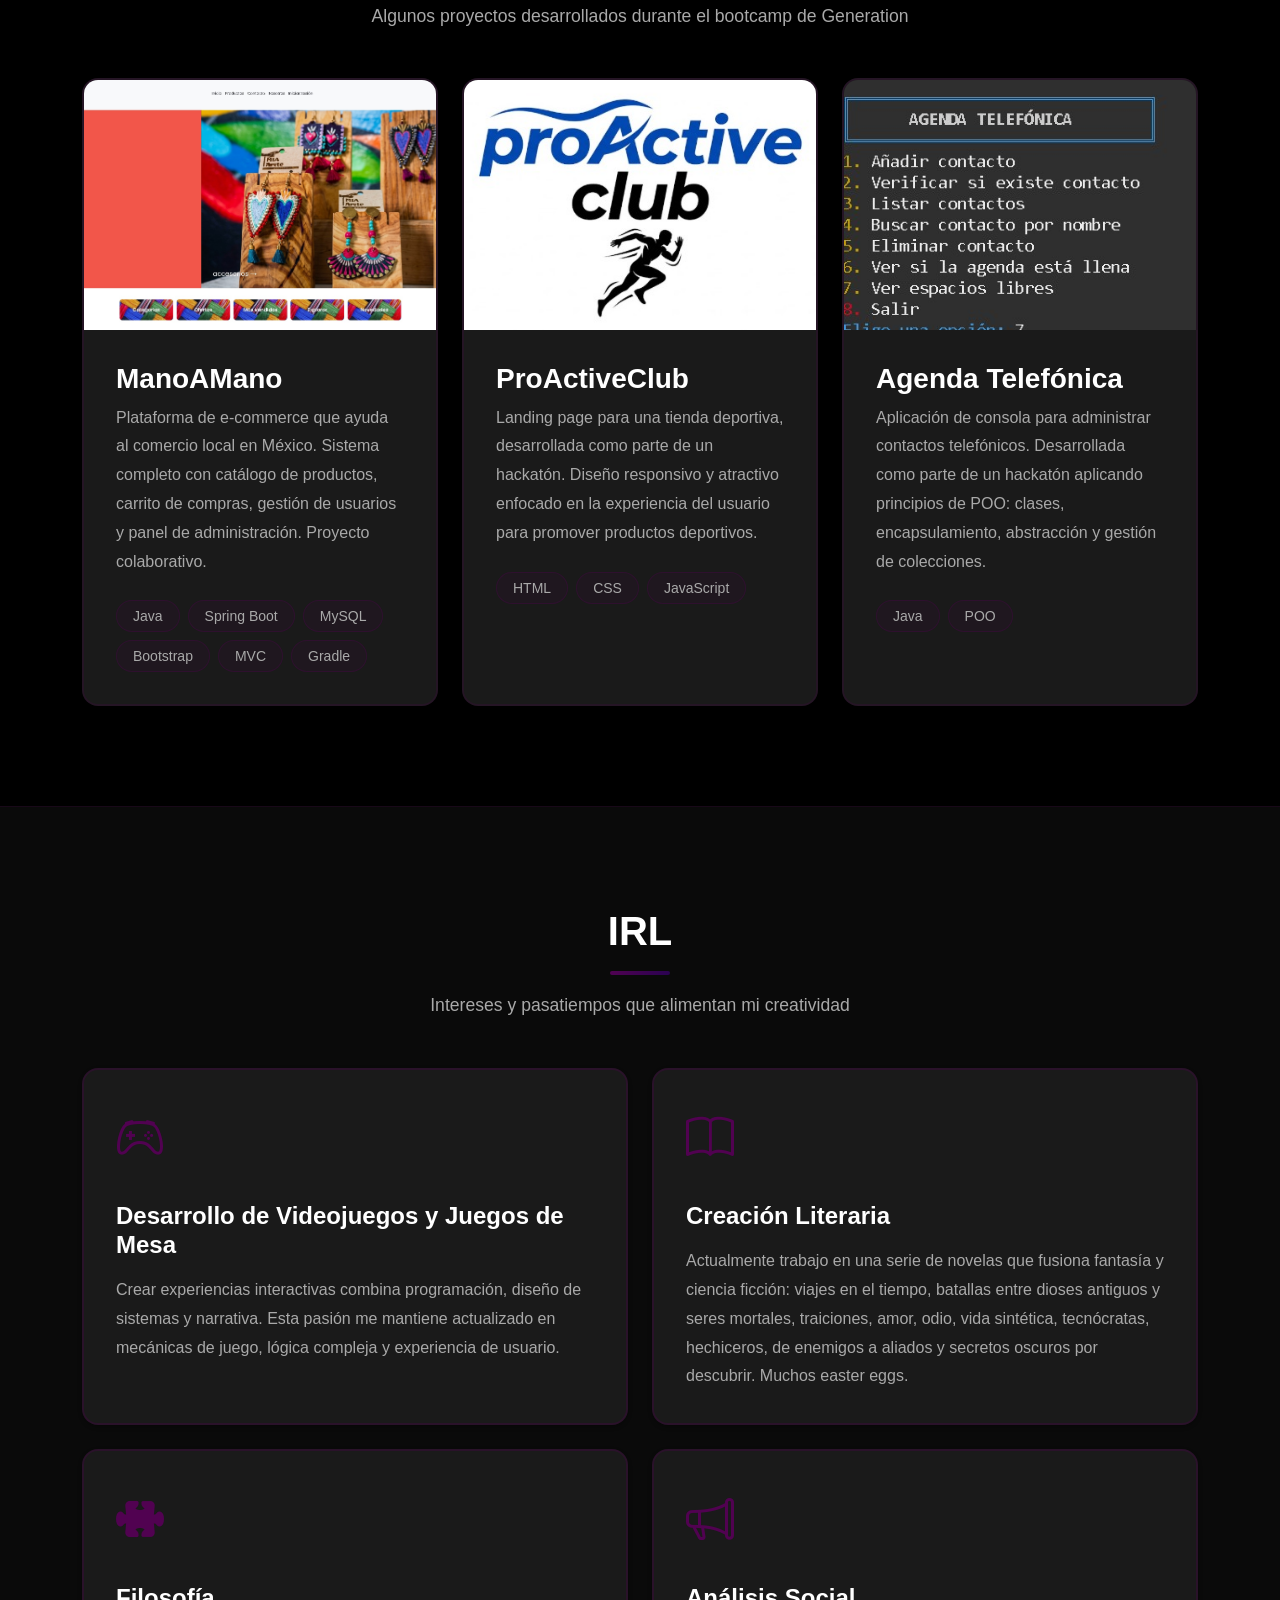
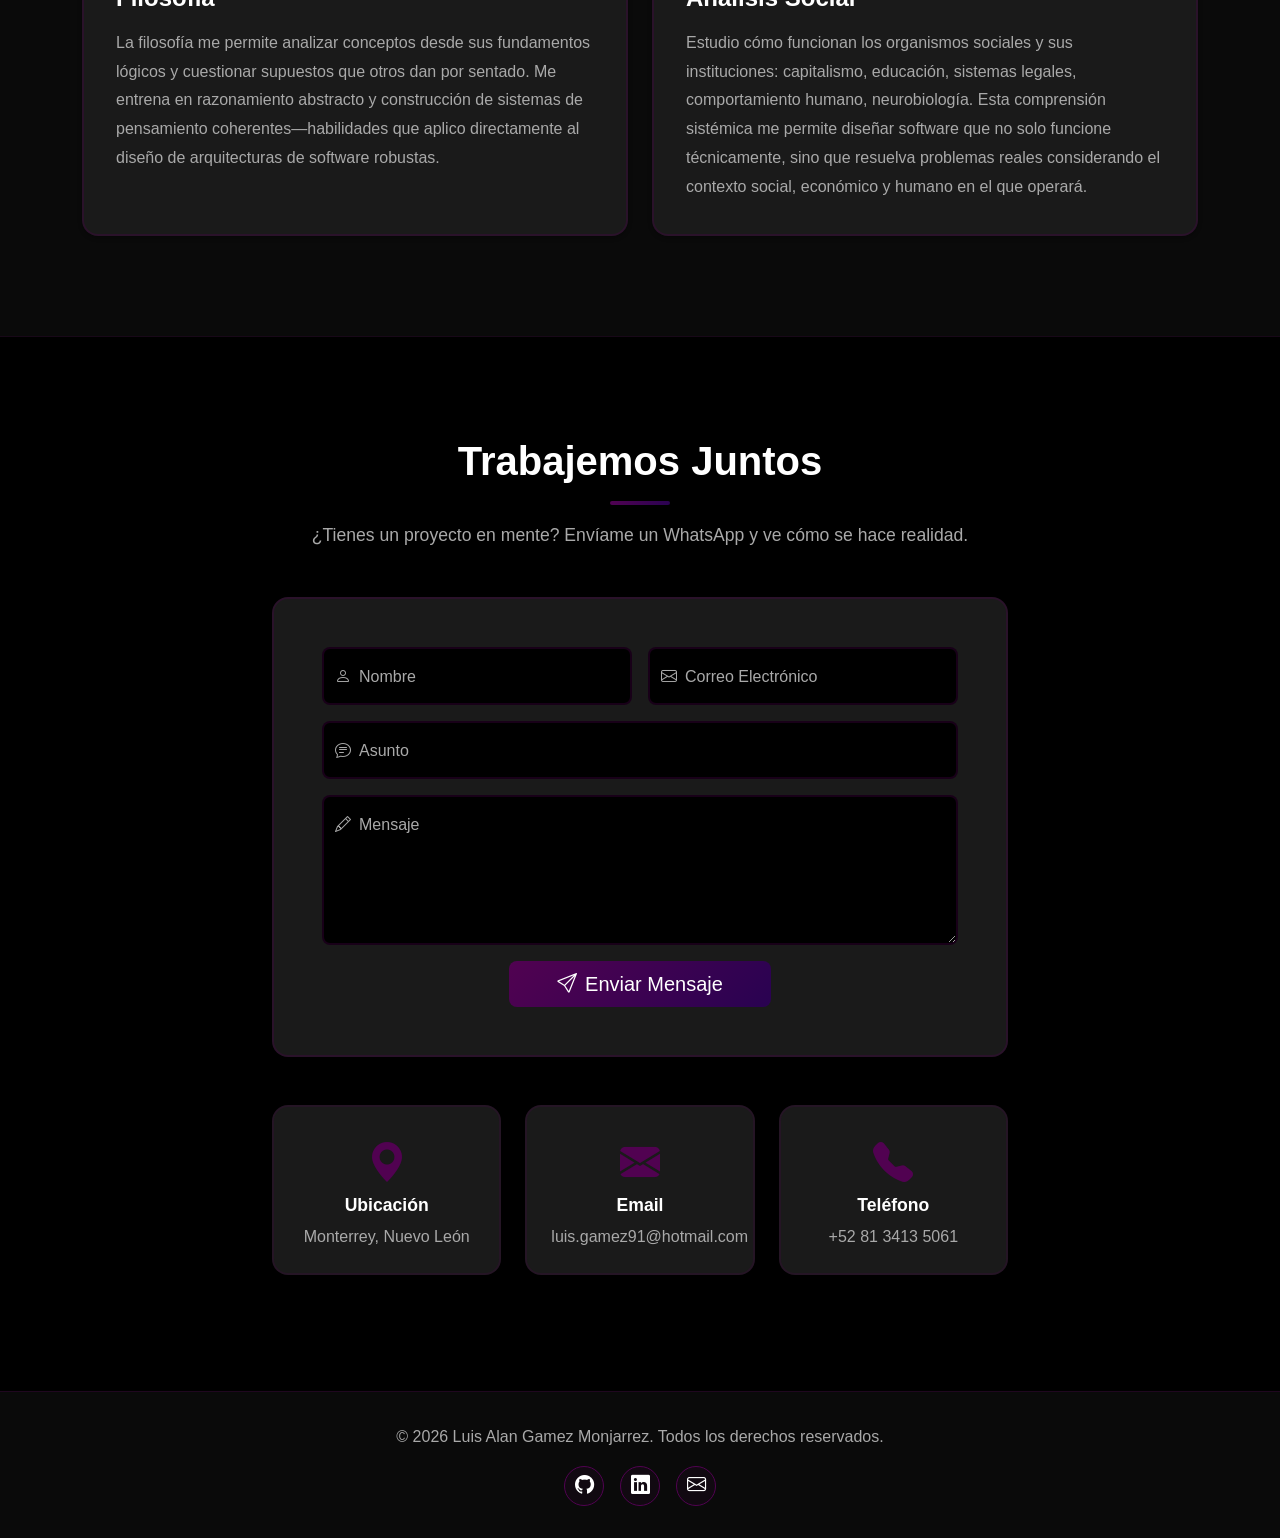
==== commit 0ae1ce3e: "Cygnus" ====
--- a/index.html
+++ b/index.html
@@ -8,14 +8,13 @@
     <!-- SEO Meta Tags WTF-->
     <meta
       name="description"
-      content="Luis Alan Gamez Monjarrez - Desarrollador Java Full Stack Jr con experiencia en análisis, diseño e implementación de soluciones empresariales."
+      content="Luis Alan Gamez Monjarrez - Desarrollador Full Stack con experiencia en análisis, diseño e implementación de soluciones empresariales."
     />
     <meta
       name="keywords"
-      content="desarrollador java, full stack, C#, SQL, .NET, programador monterrey"
+      content="desarrollador, Java, full stack, C#, SQL, .NET, programador, monterrey, JavaScript, HTML, CSS"
     />
 
-    <!-- Preconnect to external resources for faster loading -->
     <link rel="preconnect" href="https://cdn.jsdelivr.net" />
     <link rel="preconnect" href="https://images.unsplash.com" />
 
@@ -33,7 +32,7 @@
     <!-- NavBar -->
     <nav class="navbar navbar-expand-lg navbar-dark fixed-top">
       <div class="container">
-        <a class="navbar-brand fw-bold" href="#inicio">
+        <a class="navbar-brand fw-bold" href="#">
           <span class="text-gradient">LG</span>
         </a>
         <button
@@ -241,9 +240,7 @@
                 Bootcamp Desarrollador Java Full Stack Jr.
               </h4>
               <p class="education-institution">Generation México</p>
-              <p class="education-date">
-                Diciembre 2025 - Marzo 2026 (En Curso)
-              </p>
+              <p class="education-date">Diciembre 2025 - Marzo 2026</p>
             </div>
           </div>
 
--- a/styles.css
+++ b/styles.css
@@ -1,6 +1,4 @@
-/* ==================== */
 /* CSS Variables - Dark Mode (Default) */
-/* ==================== */
 :root {
   /* Purple Color Palette */
   --primary-color: #510251;
@@ -36,9 +34,7 @@
   --transition: all 0.3s cubic-bezier(0.4, 0, 0.2, 1);
 }
 
-/* ==================== */
 /* Light Mode Variables */
-/* ==================== */
 [data-theme="light"] {
   /* Light Mode Theme */
   --bg-primary: #fff;
@@ -58,23 +54,6 @@
   --glow-primary: 0 0 20px rgba(81, 2, 81, 0.3);
 }
 
-/* Language toggle display */
-[data-lang="en"] .lang-es {
-  display: none !important;
-}
-
-[data-lang="en"] .lang-en {
-  display: block !important;
-}
-
-[data-lang="es"] .lang-es {
-  display: block !important;
-}
-
-[data-lang="es"] .lang-en {
-  display: none !important;
-}
-
 /* ==================== */
 /* Global Styles */
 /* ==================== */
@@ -116,9 +95,7 @@
   padding: 100px 0;
 }
 
-/* ==================== */
 /* Lazy Loading Images */
-/* ==================== */
 .lazy-load {
   opacity: 0;
   transition: opacity 0.5s ease-in-out;
@@ -147,9 +124,7 @@
   }
 }
 
-/* ==================== */
 /* Navigation */
-/* ==================== */
 .navbar {
   background: var(--bg-primary) !important;
   backdrop-filter: blur(10px);
@@ -263,9 +238,7 @@
   transform: scale(1.05);
 }
 
-/* ==================== */
 /* Hero Section */
-/* ==================== */
 .hero-section {
   position: relative;
   min-height: 100vh;
@@ -491,9 +464,7 @@
   }
 }
 
-/* ==================== */
 /* Section Headers */
-/* ==================== */
 .section-header {
   margin-bottom: 4rem;
 }
@@ -525,9 +496,7 @@
   border-bottom: 1px solid rgba(81, 2, 81, 0.2);
 }
 
-/* ==================== */
 /* About Section */
-/* ==================== */
 .about-image-wrapper {
   position: relative;
   border-radius: 1rem;
@@ -615,9 +584,7 @@
   font-weight: bold;
 }
 
-/* ==================== */
 /* Education Section */
-/* ==================== */
 .education-card {
   background: var(--bg-tertiary);
   padding: 2rem;
@@ -689,9 +656,7 @@
   font-size: 0.9rem;
 }
 
-/* ==================== */
 /* Skills Section */
-/* ==================== */
 .skill-category {
   background: var(--bg-tertiary);
   padding: 2rem;
@@ -773,9 +738,7 @@
   font-size: 0.95rem;
 }
 
-/* ==================== */
 /* Experience Timeline */
-/* ==================== */
 .timeline {
   position: relative;
   padding: 2rem 0;
@@ -897,9 +860,7 @@
   border-radius: 20px;
 }
 
-/* ==================== */
 /* Projects Section */
-/* ==================== */
 .project-card {
   background: var(--bg-tertiary);
   border-radius: 1rem;
@@ -1049,9 +1010,7 @@
   border-radius: 20px;
 }
 
-/* ==================== */
 /* Contact Section */
-/* ==================== */
 .contact-form-wrapper {
   background: var(--bg-tertiary);
   padding: 3rem;
@@ -1128,9 +1087,18 @@
   color: var(--primary-color);
 }
 
-/* ==================== */
+/* Secret Section - Forzar texto blanco siempre */
+#secretSection,
+#secretSection *,
+#secretSection h4,
+#secretSection h5,
+#secretSection h6,
+#secretSection p,
+#secretSection .lead {
+  color: white !important;
+}
+
 /* Footer */
-/* ==================== */
 .footer {
   background: var(--bg-secondary);
   color: var(--text-secondary);
@@ -1166,9 +1134,7 @@
   box-shadow: var(--glow-primary);
 }
 
-/* ==================== */
 /* Scroll to Top Button */
-/* ==================== */
 .scroll-to-top {
   position: fixed;
   bottom: 30px;
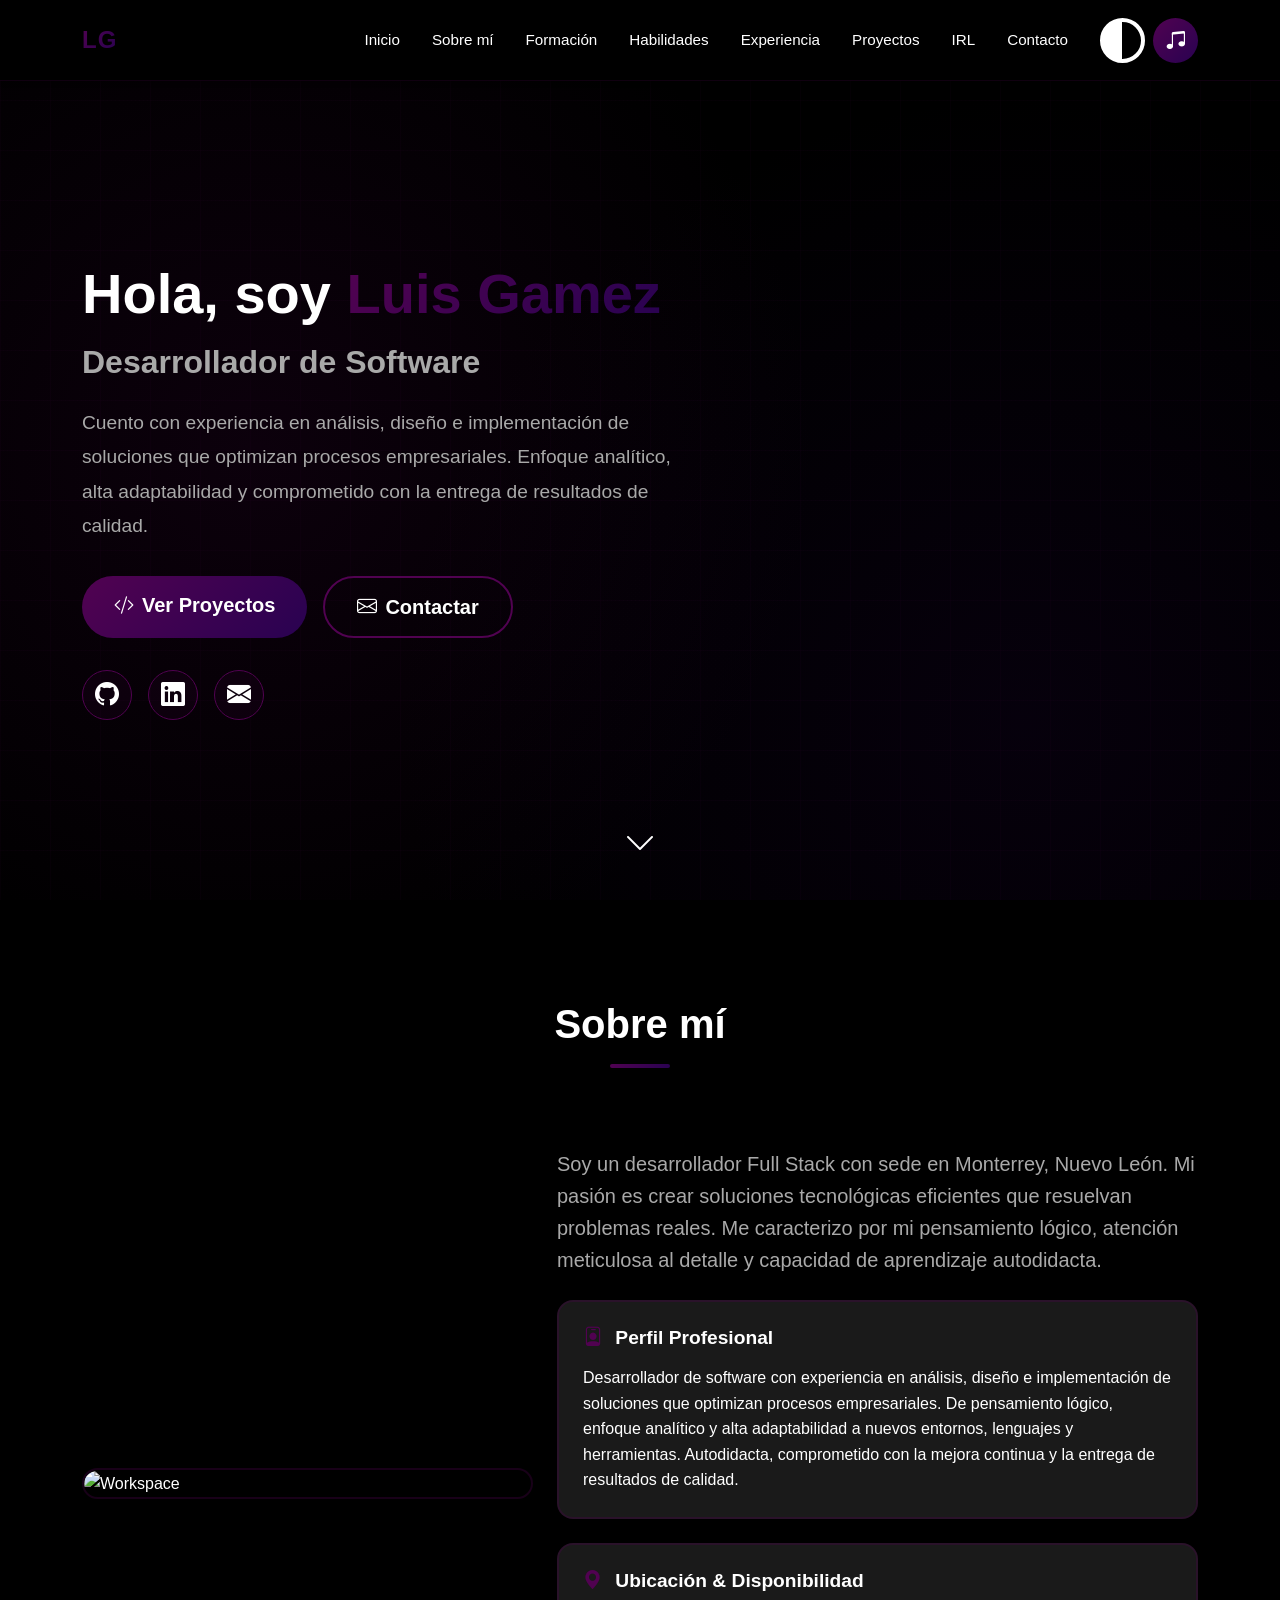
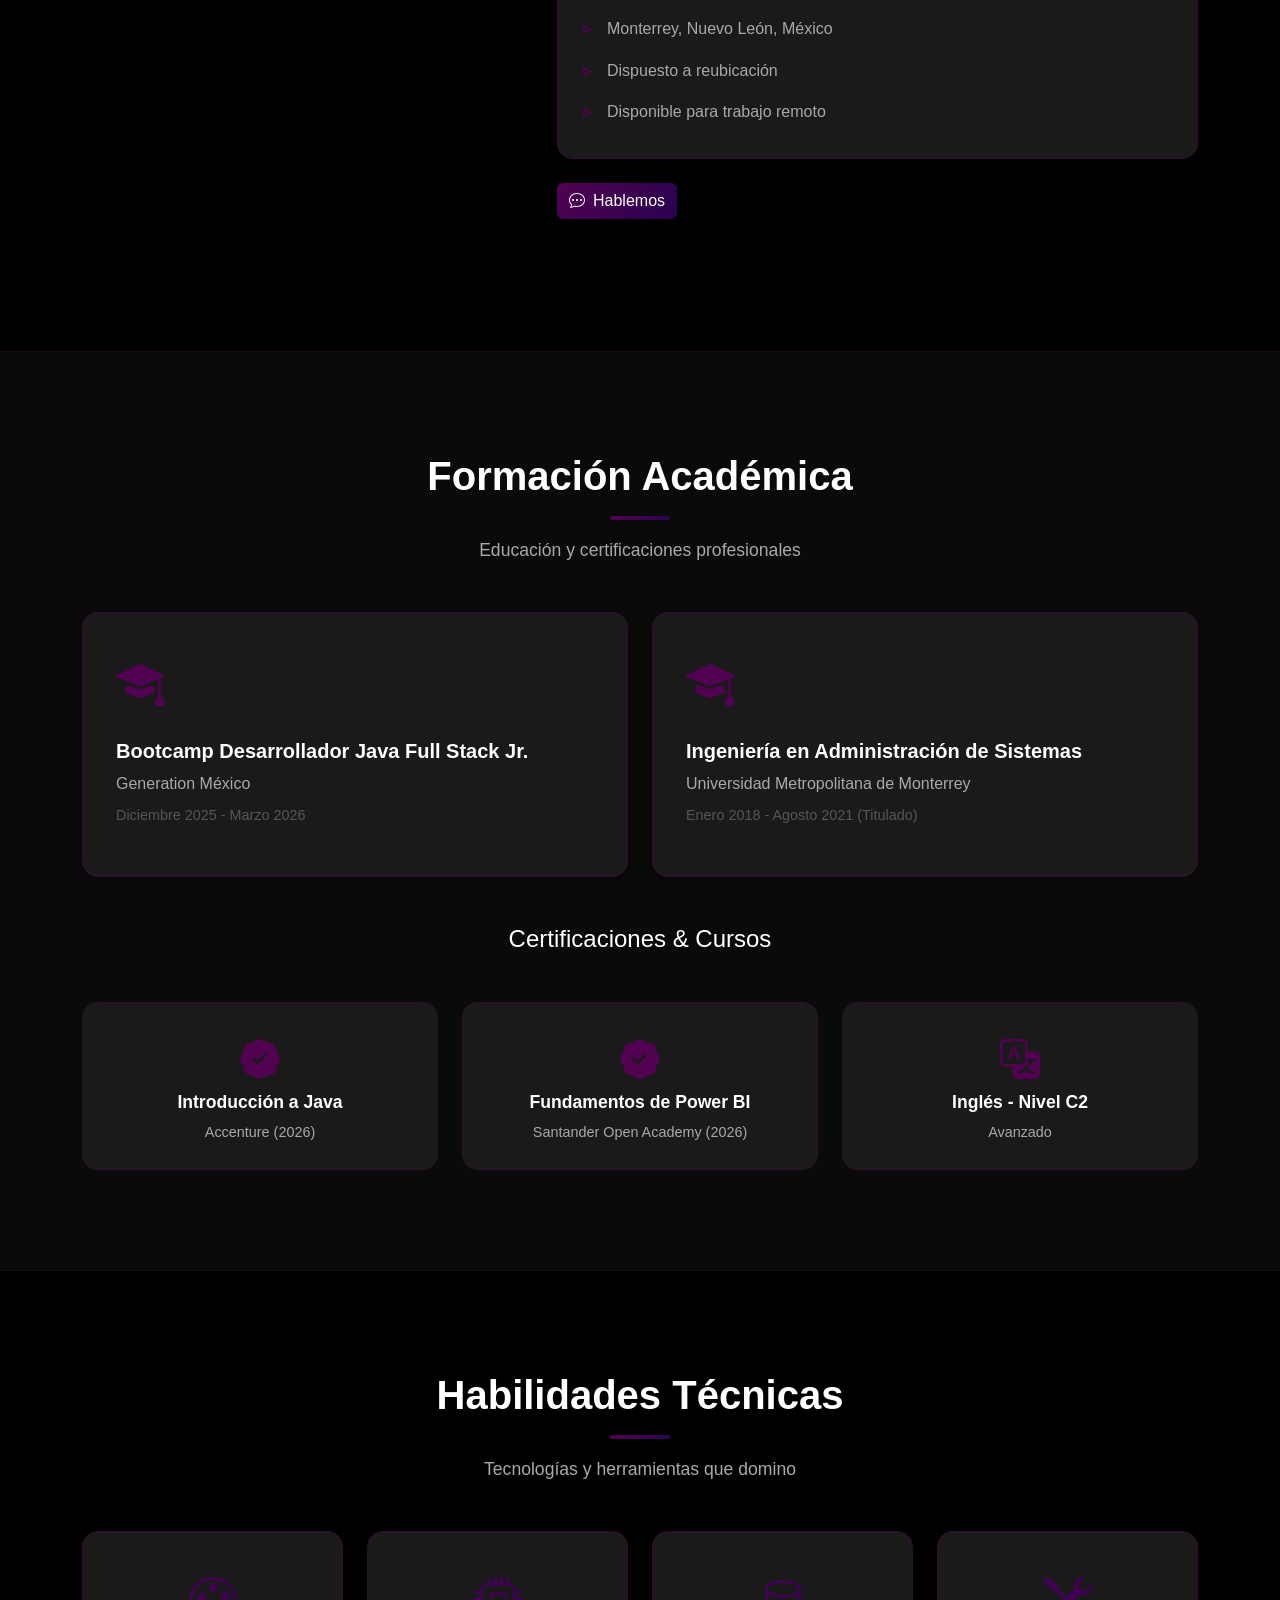
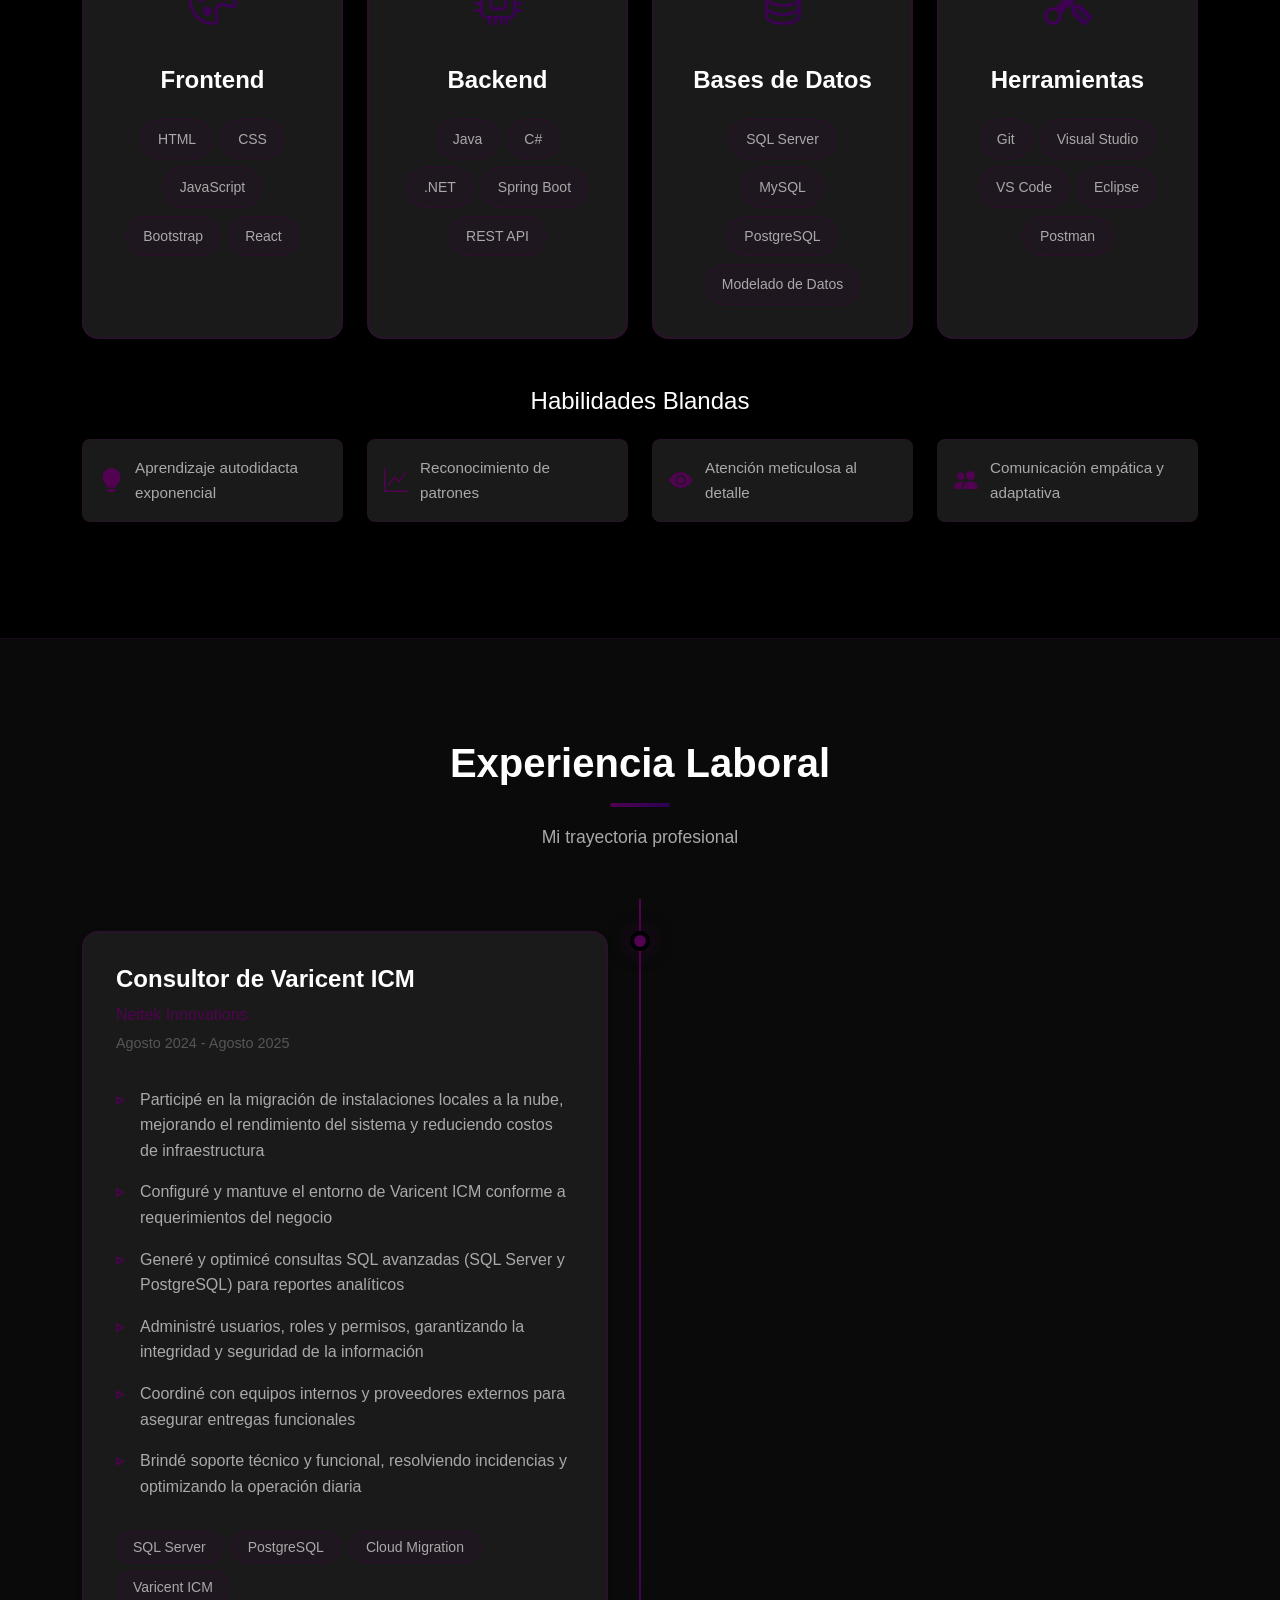
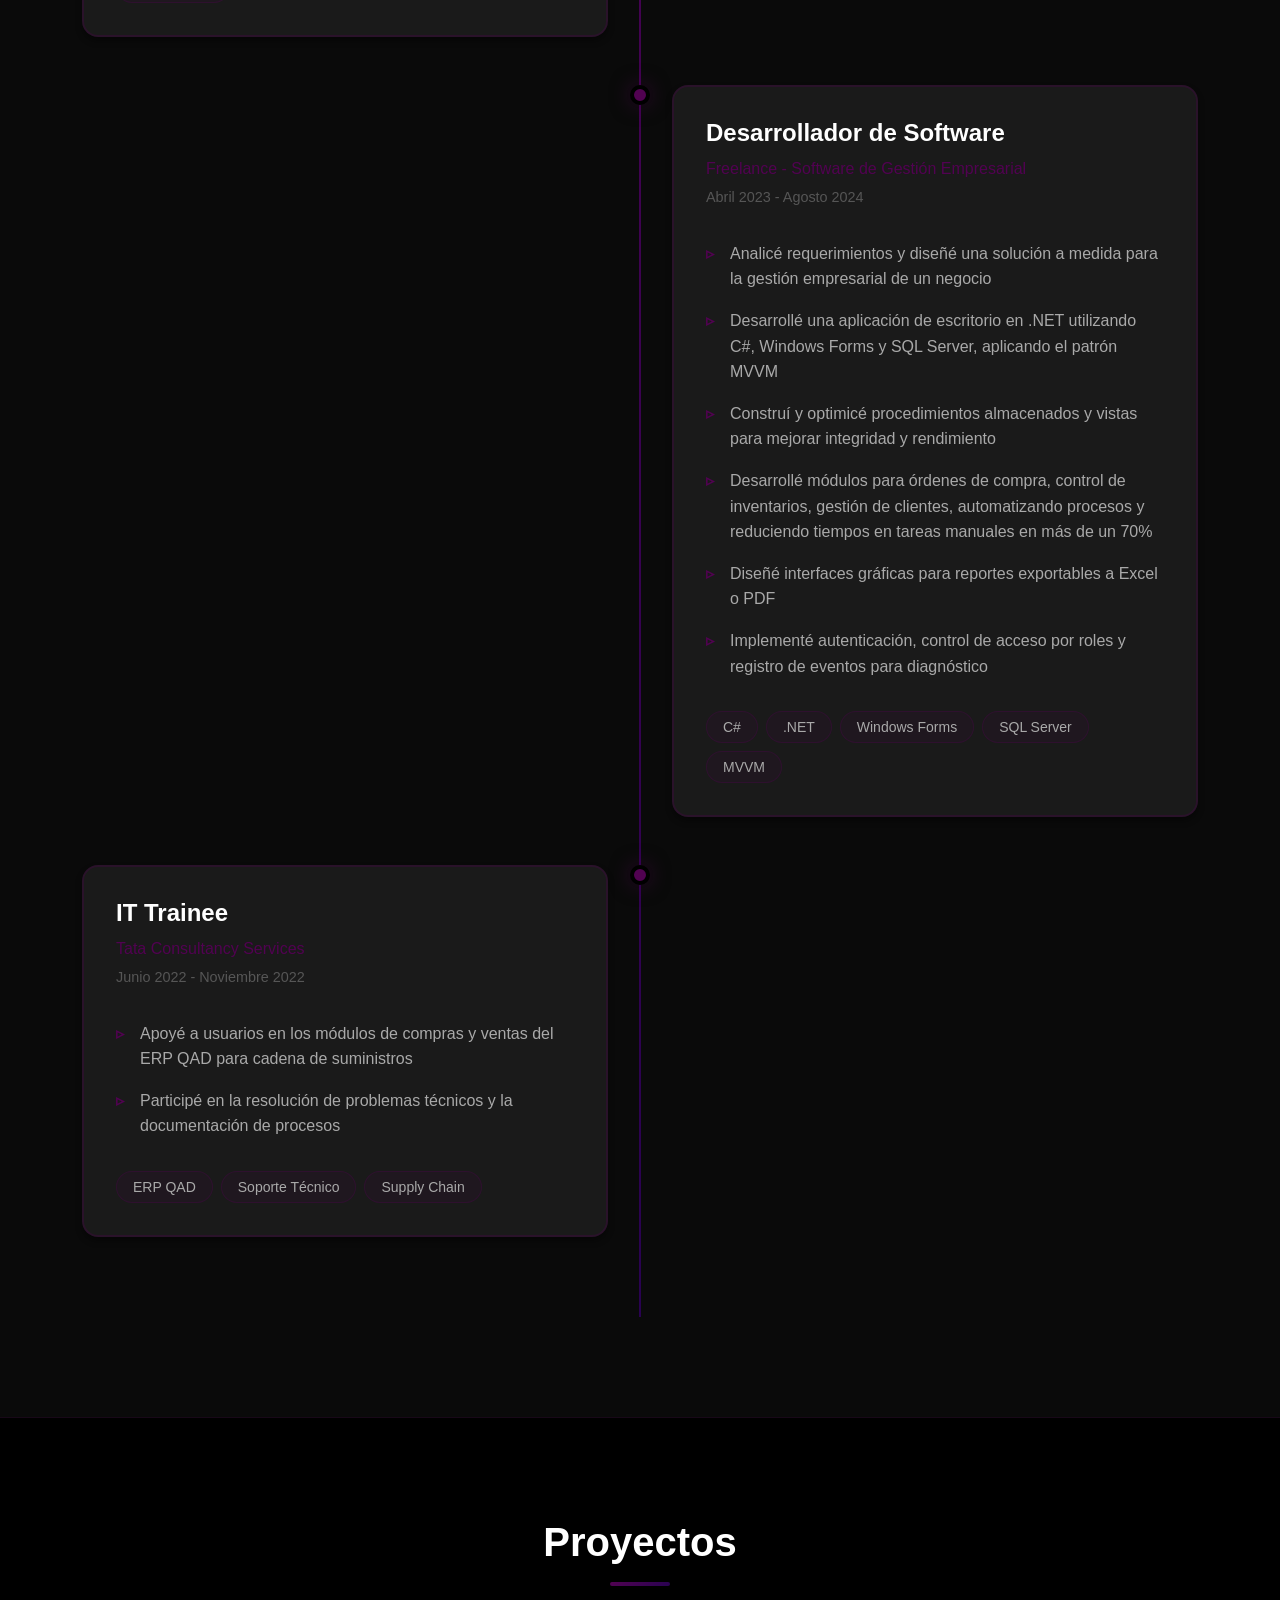
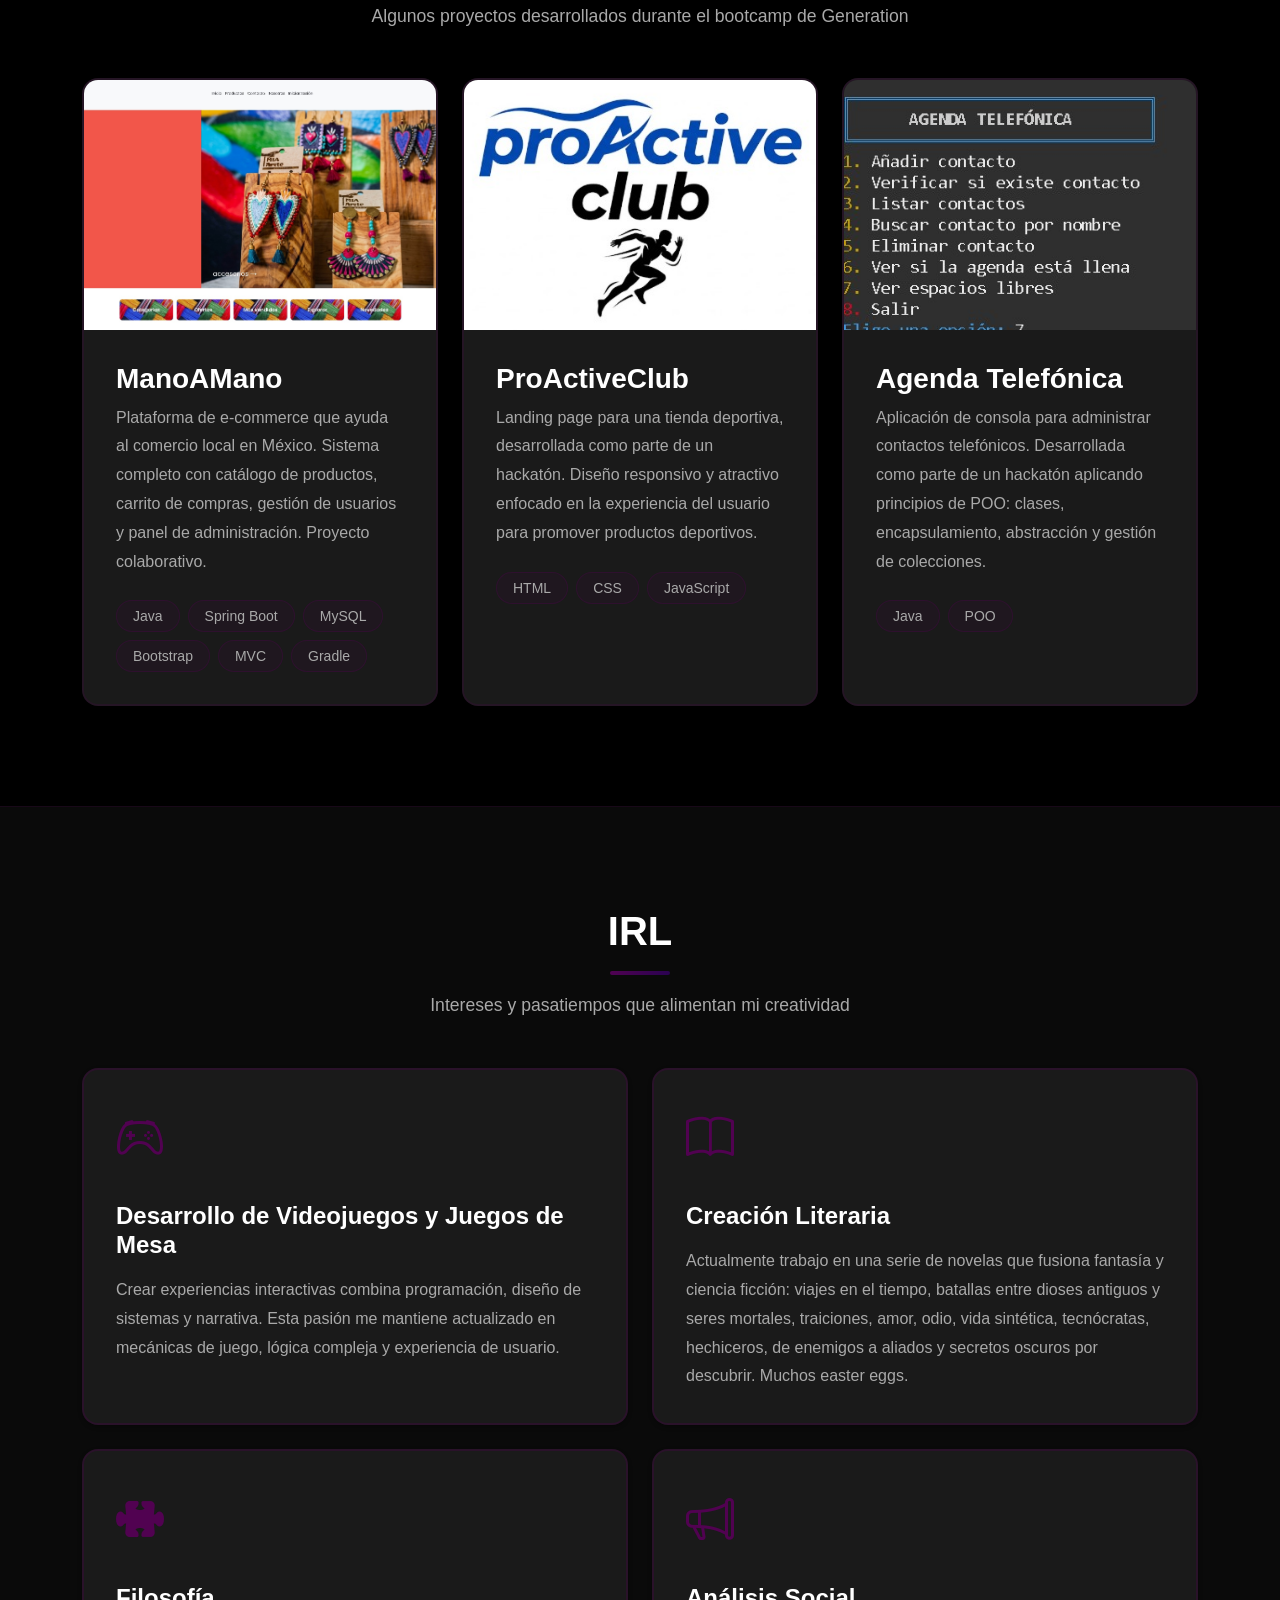
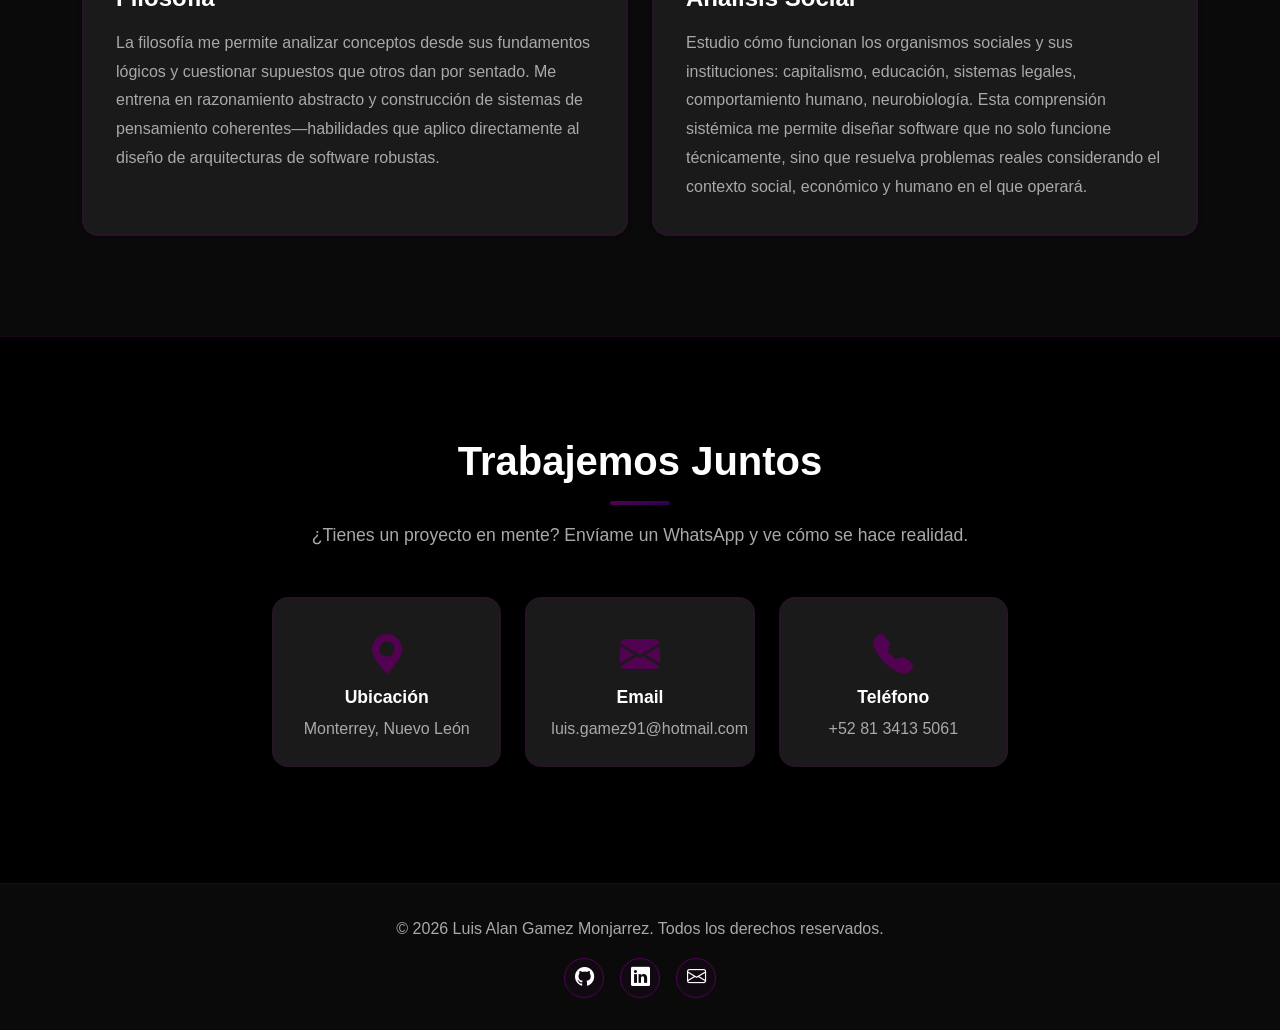
==== commit 6e3b1d41: "Fermat" ====
--- a/index.html
+++ b/index.html
@@ -756,6 +756,7 @@
               </p>
             </div>
 
+            <!--
             <div class="contact-form-wrapper">
               <form id="contactForm">
                 <div class="row g-3">
@@ -829,6 +830,8 @@
 
               <div id="formMessage" class="alert mt-4 d-none"></div>
             </div>
+
+          -->
 
             <!-- Contact Info -->
             <div class="contact-info mt-5">
@@ -943,12 +946,12 @@
               >
                 <i class="bi bi-youtube me-2"></i>Abrir en YouTube
               </a>
-            </div>
-          </div>
-
-          <p class="text-center" style="opacity: 0.8">
-            <small>"Things that remind me of the better days"</small>
-          </p>
+              <br />
+              <small>"Things that remind me of the better days"</small>
+            </div>
+          </div>
+
+          <p class="text-center" style="opacity: 0.8"></p>
         </div>
       </div>
     </section>
--- a/styles.css
+++ b/styles.css
@@ -369,7 +369,7 @@
 
 .btn-outline-light {
   border: 2px solid var(--primary-color);
-  color: #fff;
+  color: var(--text-primary);
   background: transparent;
 }
 
@@ -1094,7 +1094,9 @@
 #secretSection h5,
 #secretSection h6,
 #secretSection p,
-#secretSection .lead {
+#secretSection .lead,
+#secretSection .mb-3,
+#secretSection .mb-4 {
   color: white !important;
 }
 
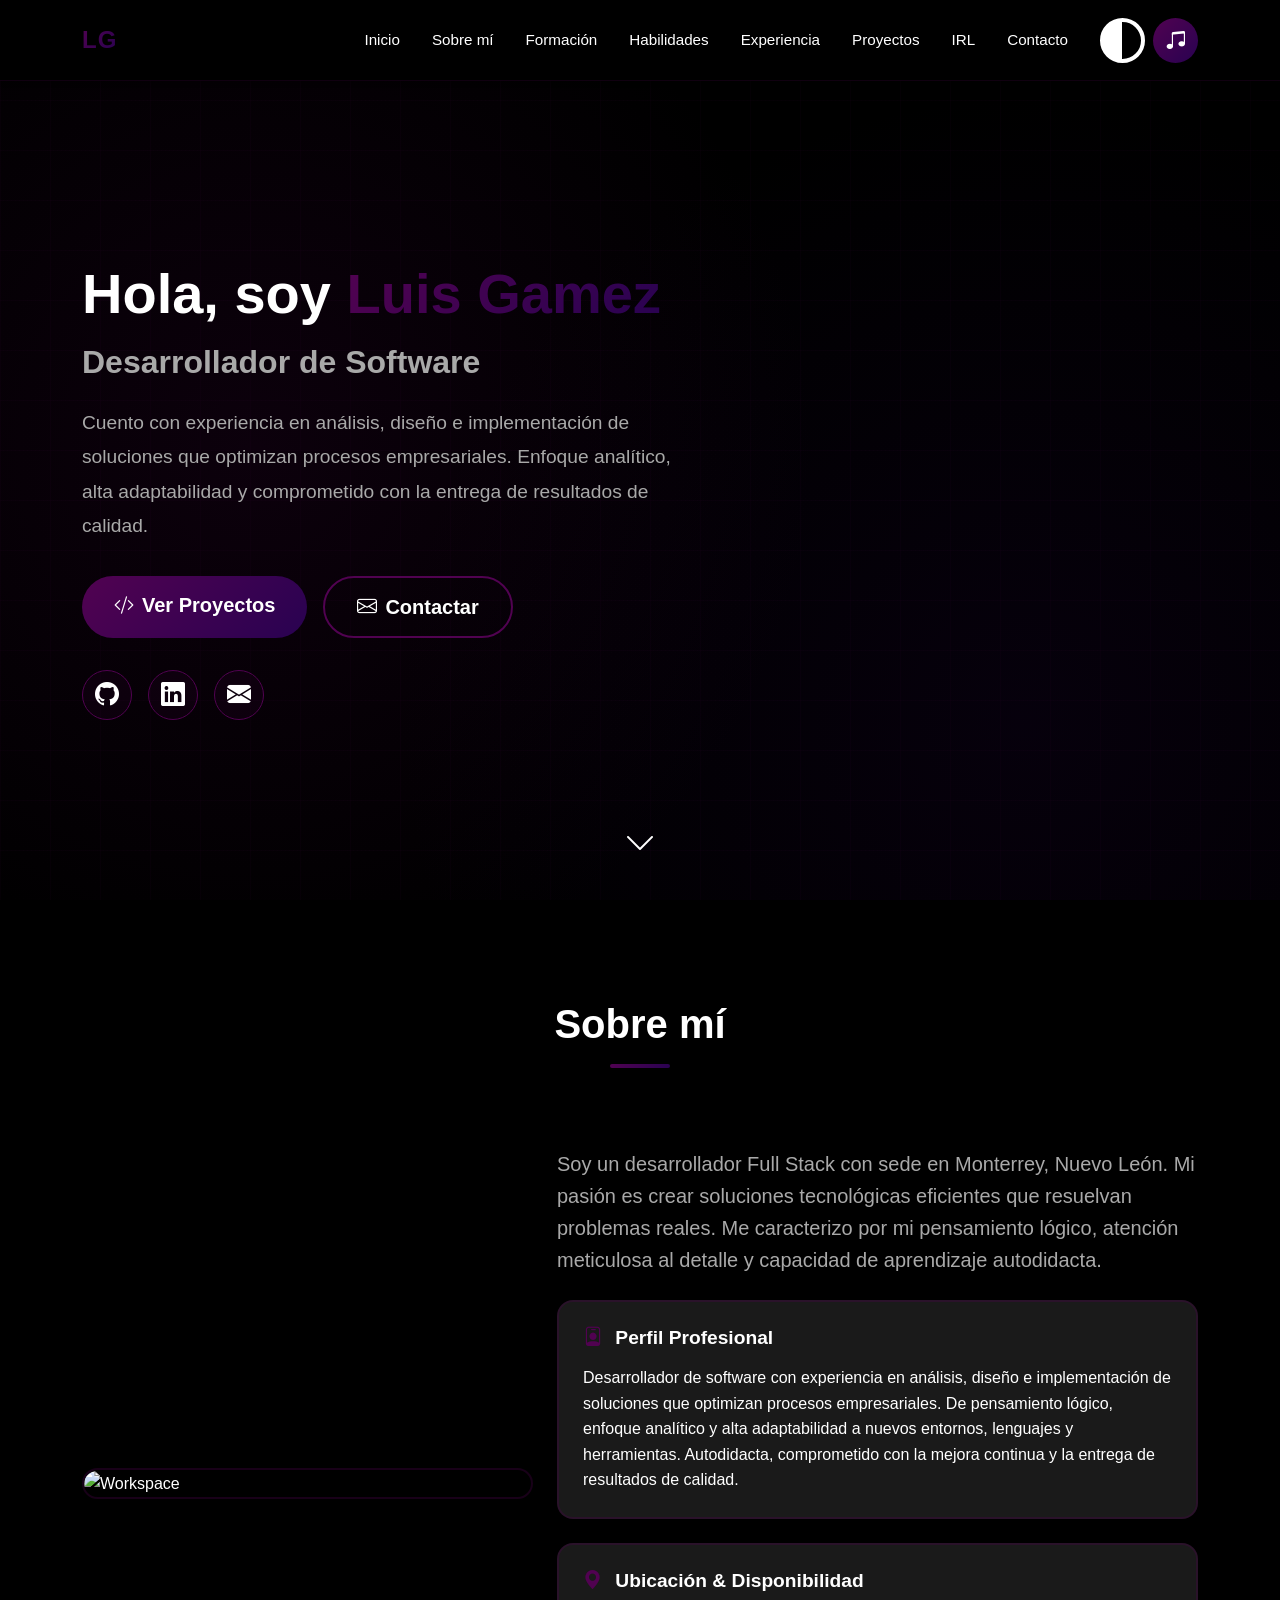
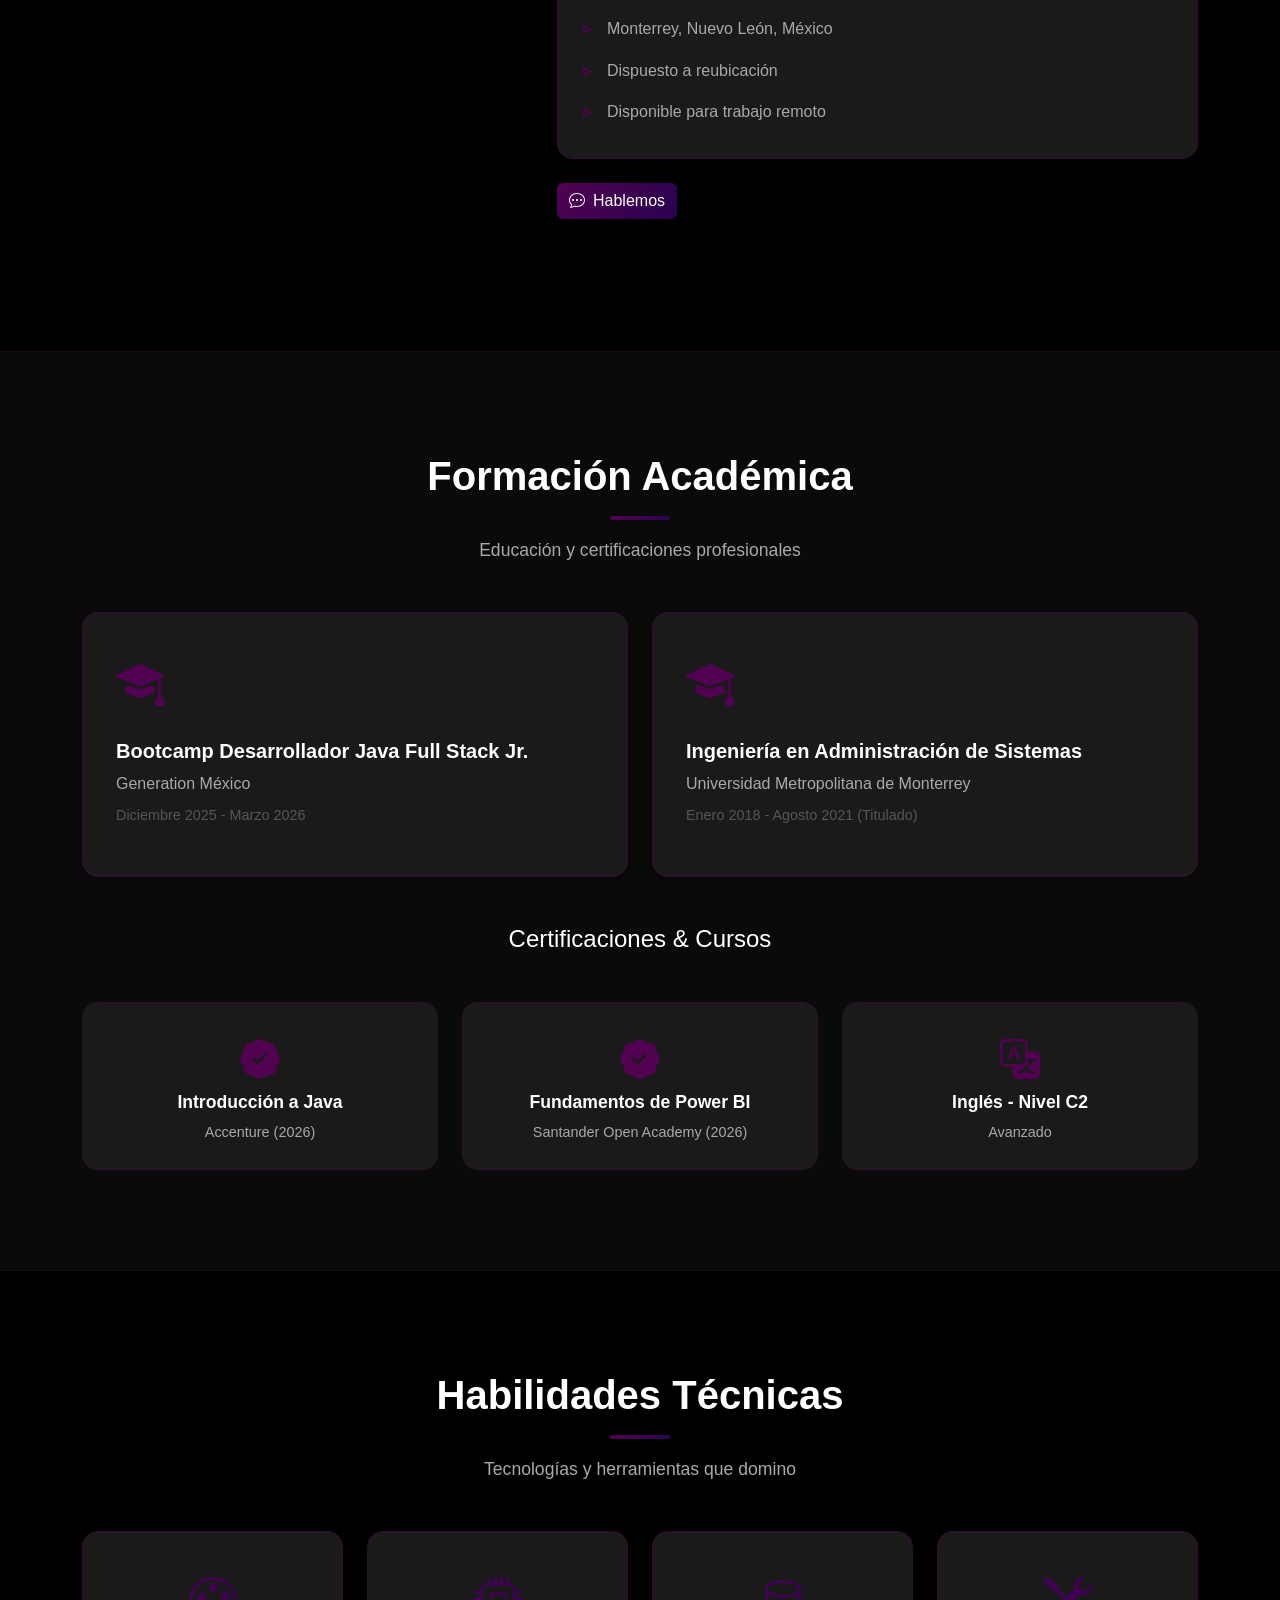
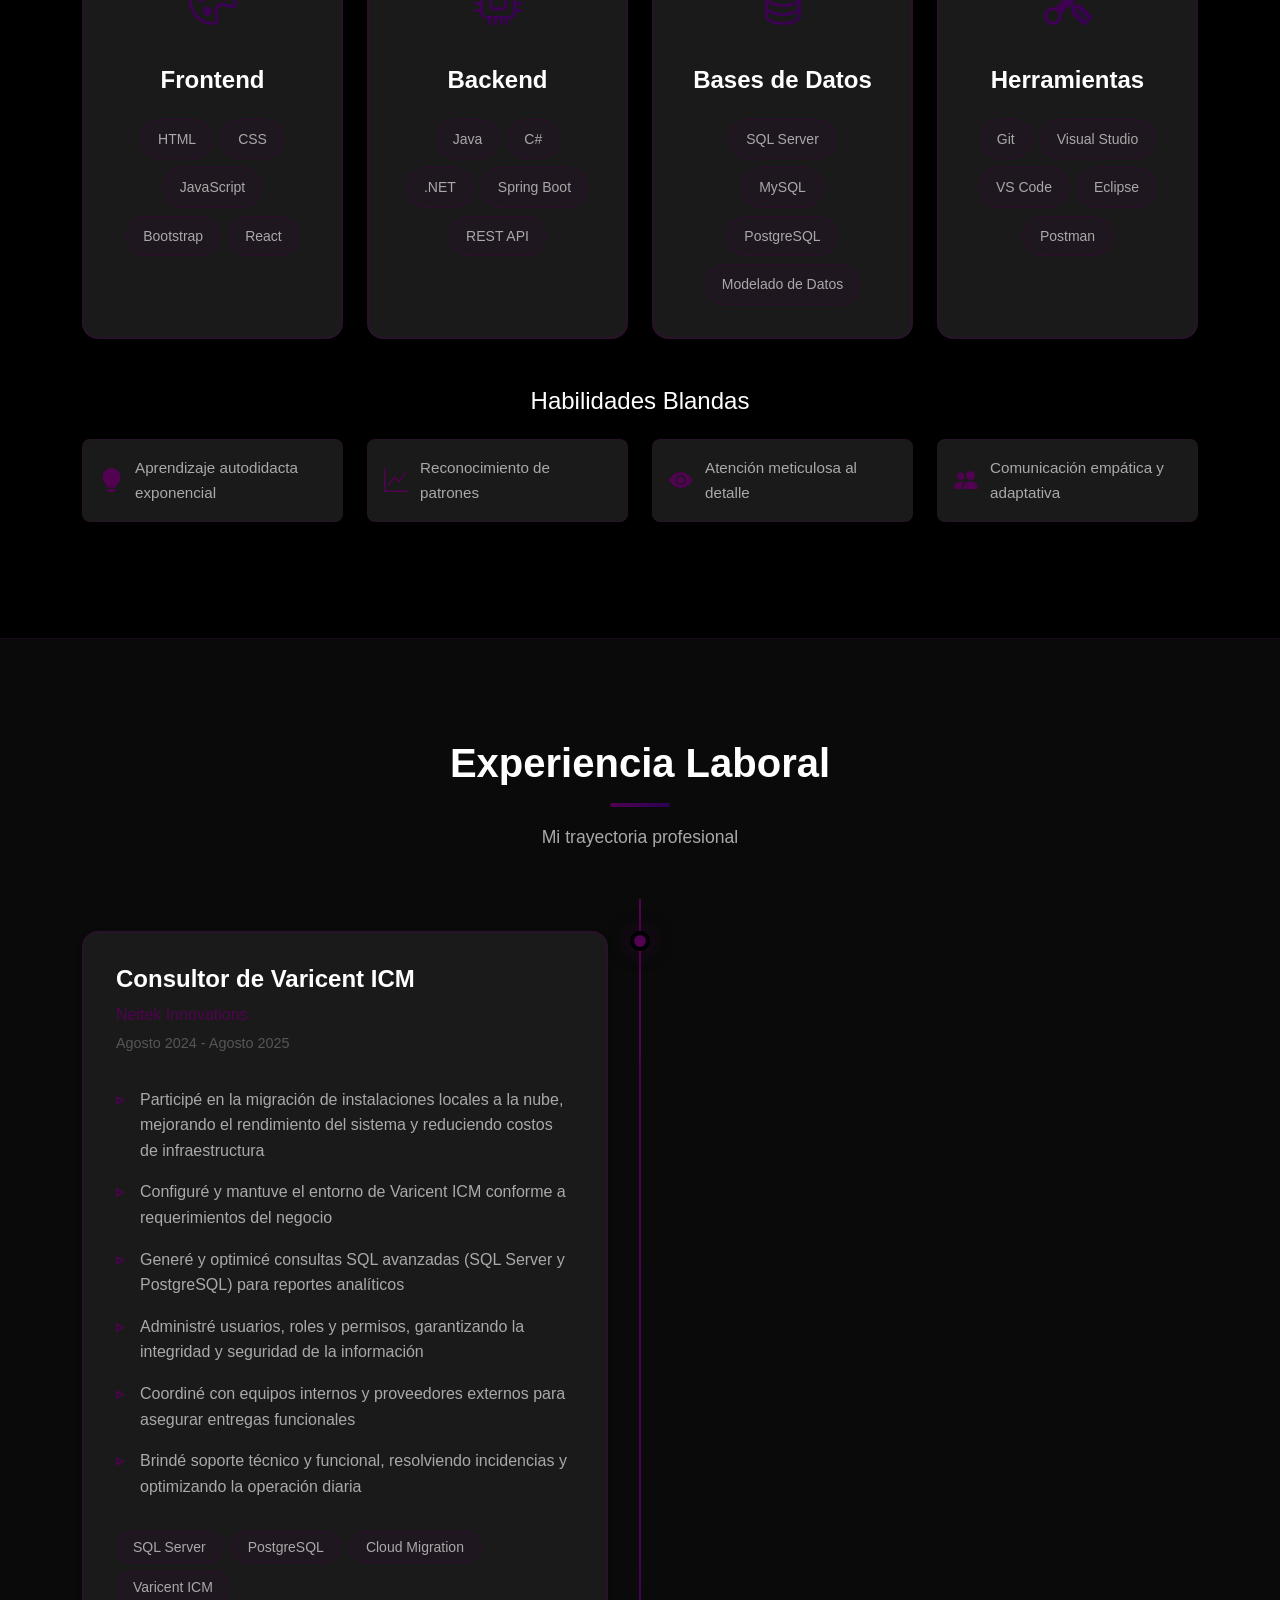
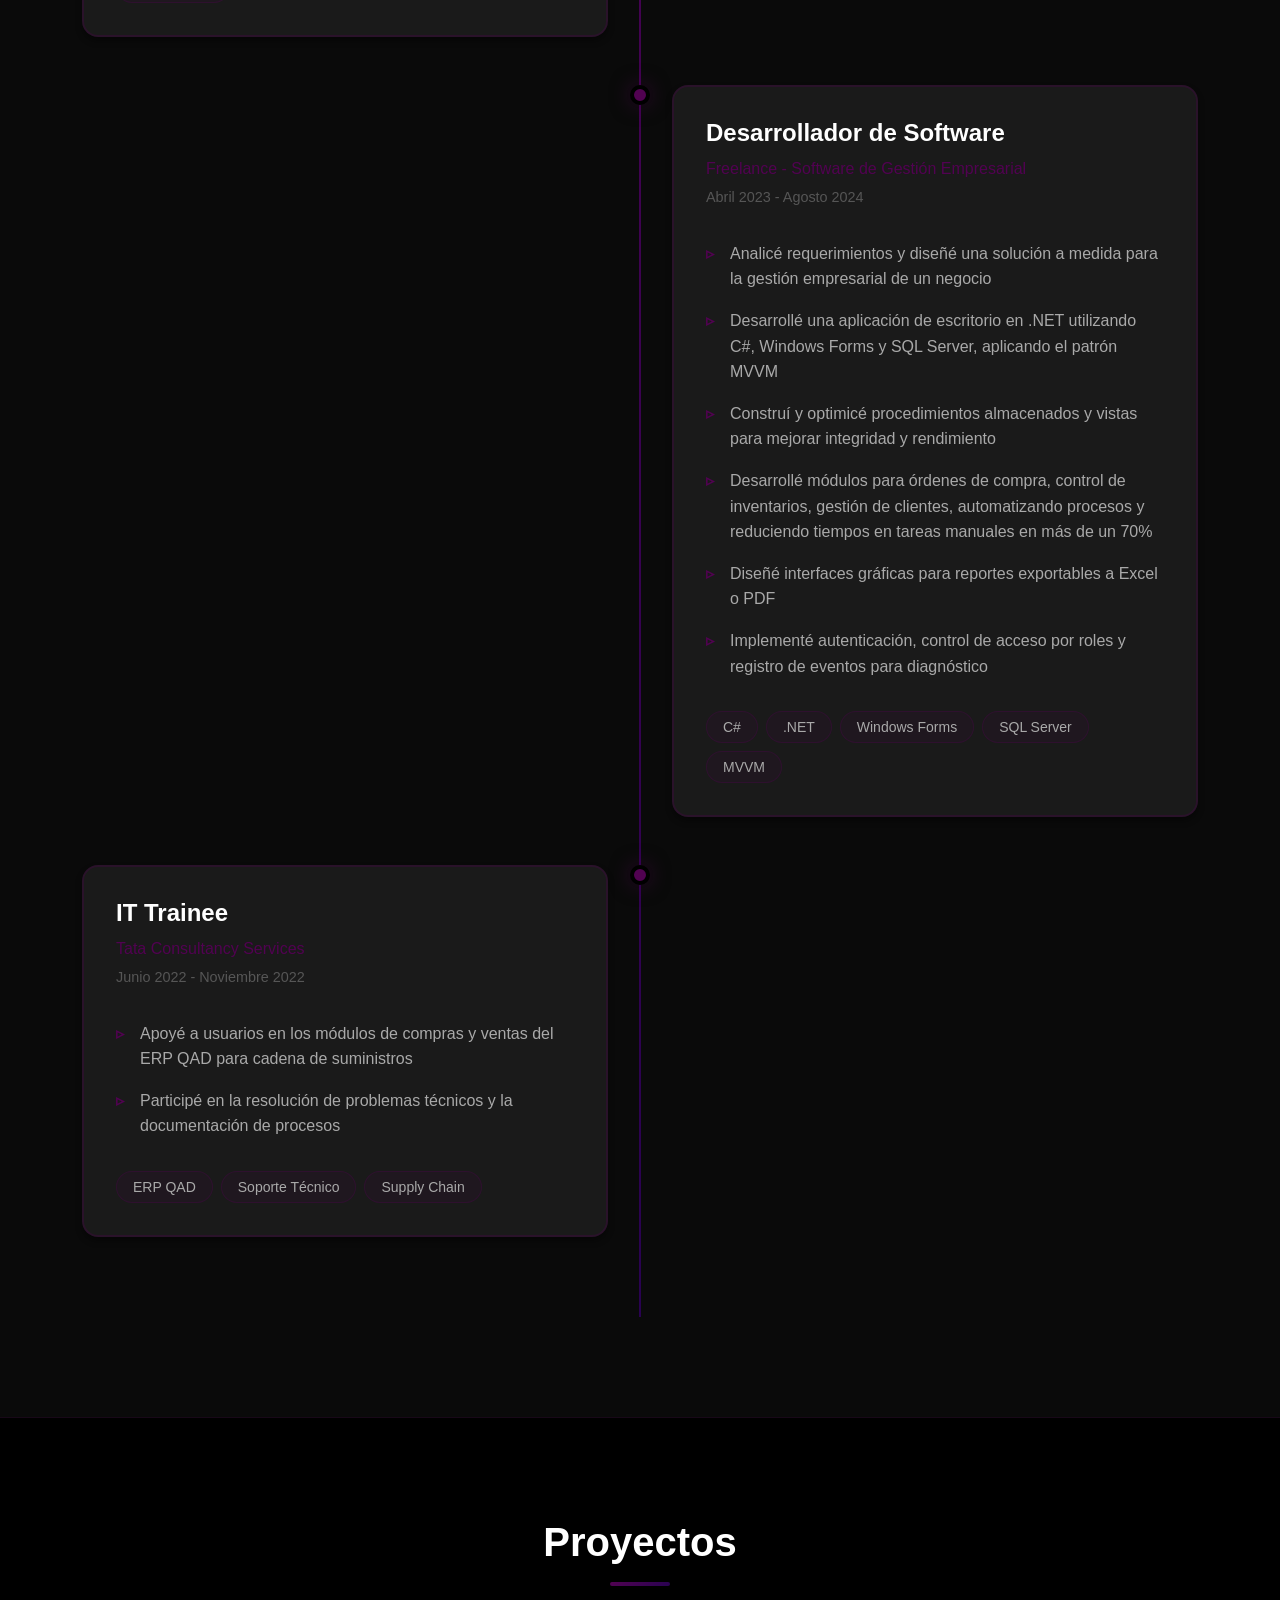
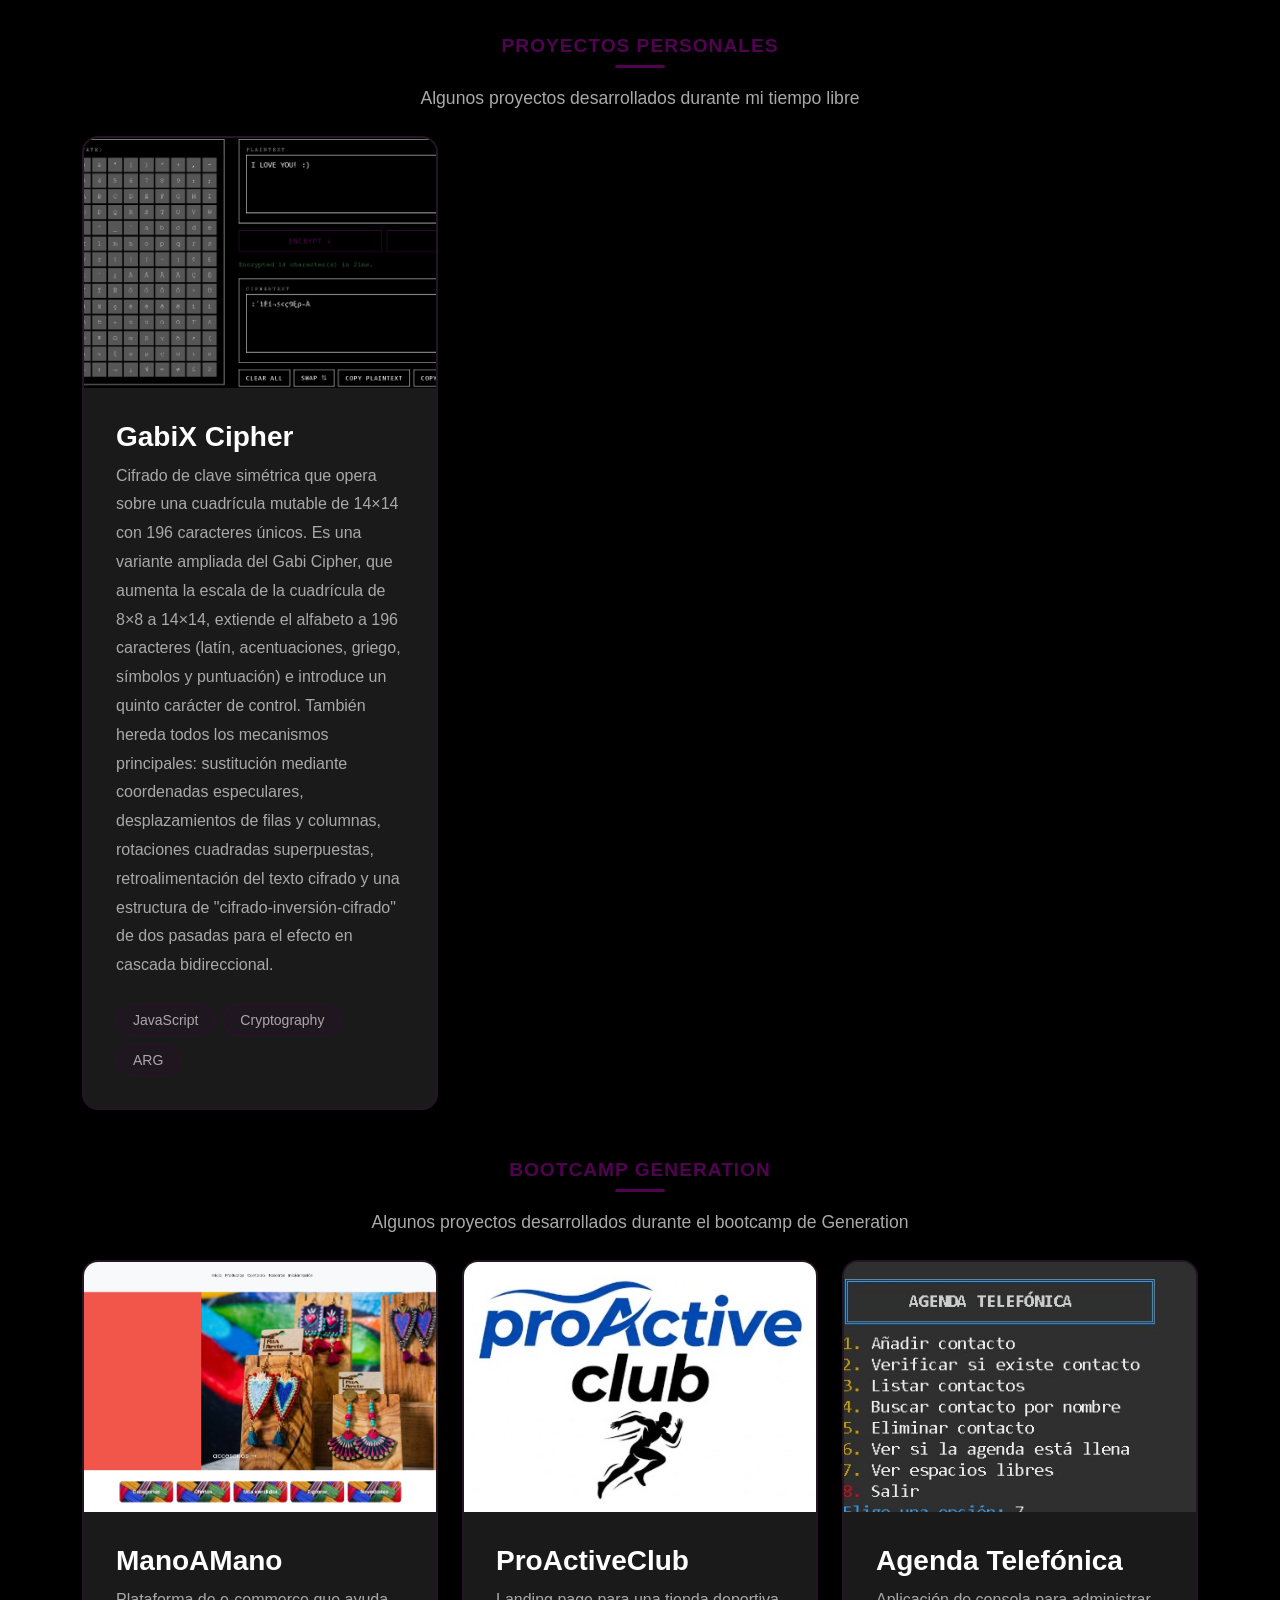
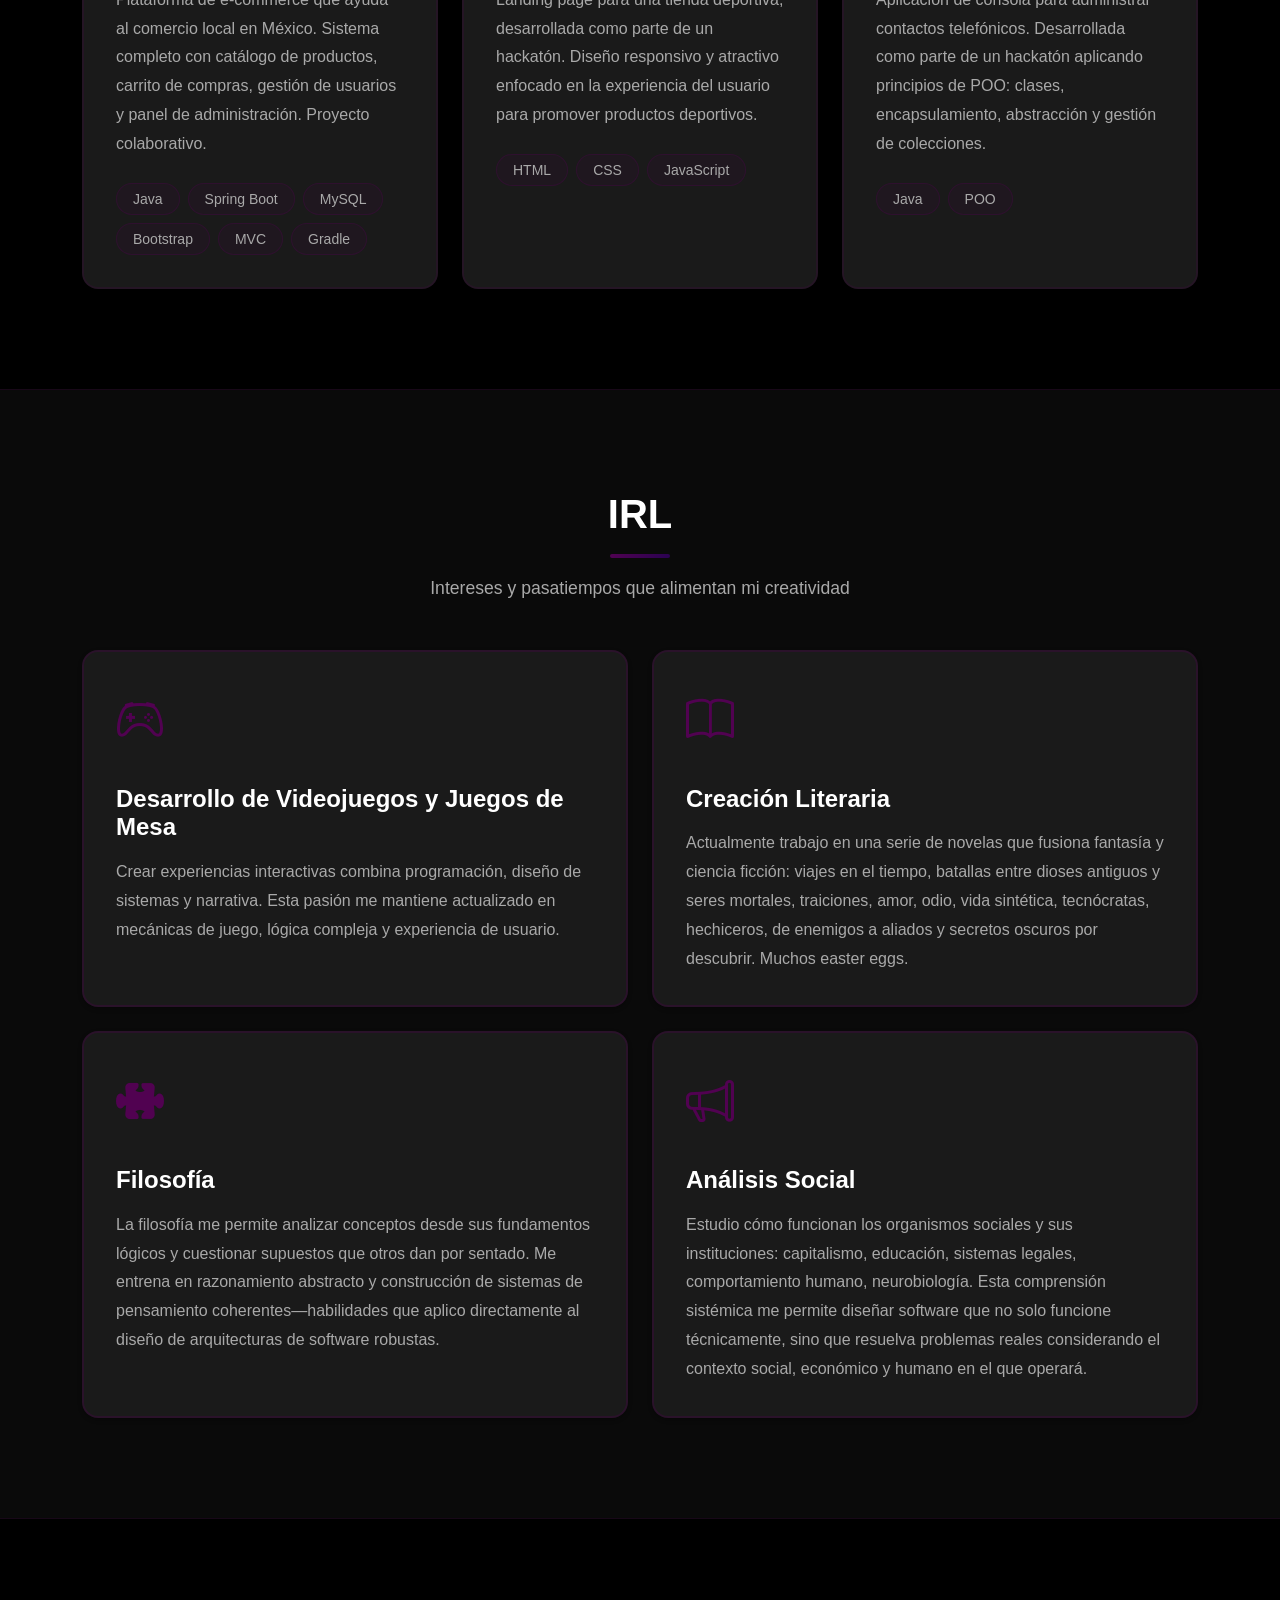
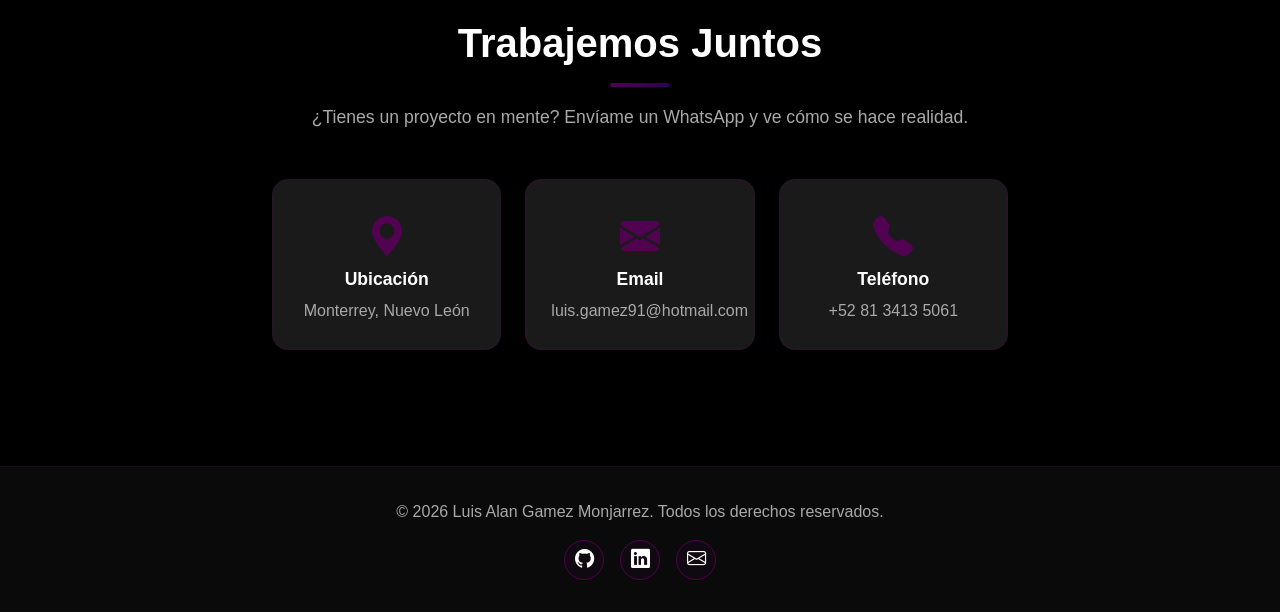
==== commit 8c0bd29e: "Genesis" ====
--- a/index.html
+++ b/index.html
@@ -539,6 +539,68 @@
         <div class="section-header text-center mb-5">
           <h2 class="section-title">Proyectos</h2>
           <div class="section-divider"></div>
+        </div>
+
+        <!-- ── Proyectos Personales ── -->
+        <div class="section-subtitle-group mb-4">
+          <h4 class="section-subtitle-label">Proyectos Personales</h4>
+          <div class="section-divider-sm"></div>
+          <p class="section-subtitle">
+            Algunos proyectos desarrollados durante mi tiempo libre
+          </p>
+        </div>
+
+        <div class="row g-4 mb-5">
+          <!-- GabiXCipher -->
+          <div class="col-lg-4 col-md-6">
+            <div class="project-card">
+              <div class="project-image">
+                <img
+                  data-src="./assets/GabiXCipher.jpg"
+                  alt="Nombre del proyecto"
+                  class="lazy-load"
+                  loading="lazy"
+                />
+                <div class="project-overlay">
+                  <a
+                    href="https://gabix-cipher.netlify.app/"
+                    target="_blank"
+                    class="project-link"
+                    rel="noopener"
+                  >
+                    <i class="bi bi-github"></i>
+                  </a>
+                </div>
+              </div>
+              <div class="project-content">
+                <h5 class="project-title">GabiX Cipher</h5>
+                <p class="project-description">
+                  Cifrado de clave simétrica que opera sobre una cuadrícula
+                  mutable de 14×14 con 196 caracteres únicos. Es una variante
+                  ampliada del Gabi Cipher, que aumenta la escala de la
+                  cuadrícula de 8×8 a 14×14, extiende el alfabeto a 196
+                  caracteres (latín, acentuaciones, griego, símbolos y
+                  puntuación) e introduce un quinto carácter de control. También
+                  hereda todos los mecanismos principales: sustitución mediante
+                  coordenadas especulares, desplazamientos de filas y columnas,
+                  rotaciones cuadradas superpuestas, retroalimentación del texto
+                  cifrado y una estructura de "cifrado-inversión-cifrado" de dos
+                  pasadas para el efecto en cascada bidireccional.
+                </p>
+                <div class="project-tags">
+                  <span class="badge">JavaScript</span>
+                  <span class="badge">Cryptography</span>
+                  <span class="badge">ARG</span>
+                </div>
+              </div>
+            </div>
+          </div>
+        </div>
+
+        <!-- ── Proyectos Generation ── -->
+        <div class="section-subtitle-group mb-4">
+          <h4 class="section-subtitle-label">Bootcamp Generation</h4>
+          <div class="section-divider-sm"></div>
           <p class="section-subtitle">
             Algunos proyectos desarrollados durante el bootcamp de Generation
           </p>
--- a/styles.css
+++ b/styles.css
@@ -484,10 +484,31 @@
   border-radius: 2px;
 }
 
+.section-divider-sm {
+  width: 50px;
+  height: 3px;
+  background-color: var(--primary-color);
+  margin: 0.5rem auto 0.75rem;
+  border-radius: 2px;
+}
+
+.section-subtitle-group {
+  text-align: center;
+}
+
 .section-subtitle {
   font-size: 1.1rem;
   color: var(--text-secondary);
   margin-top: 1rem;
+}
+
+.section-subtitle-label {
+  font-size: 1.2rem;
+  font-weight: 600;
+  color: var(--primary-color); /* o el color que uses en tus títulos */
+  margin-bottom: 0.4rem;
+  text-transform: uppercase;
+  letter-spacing: 0.05em;
 }
 
 .section-alt {
